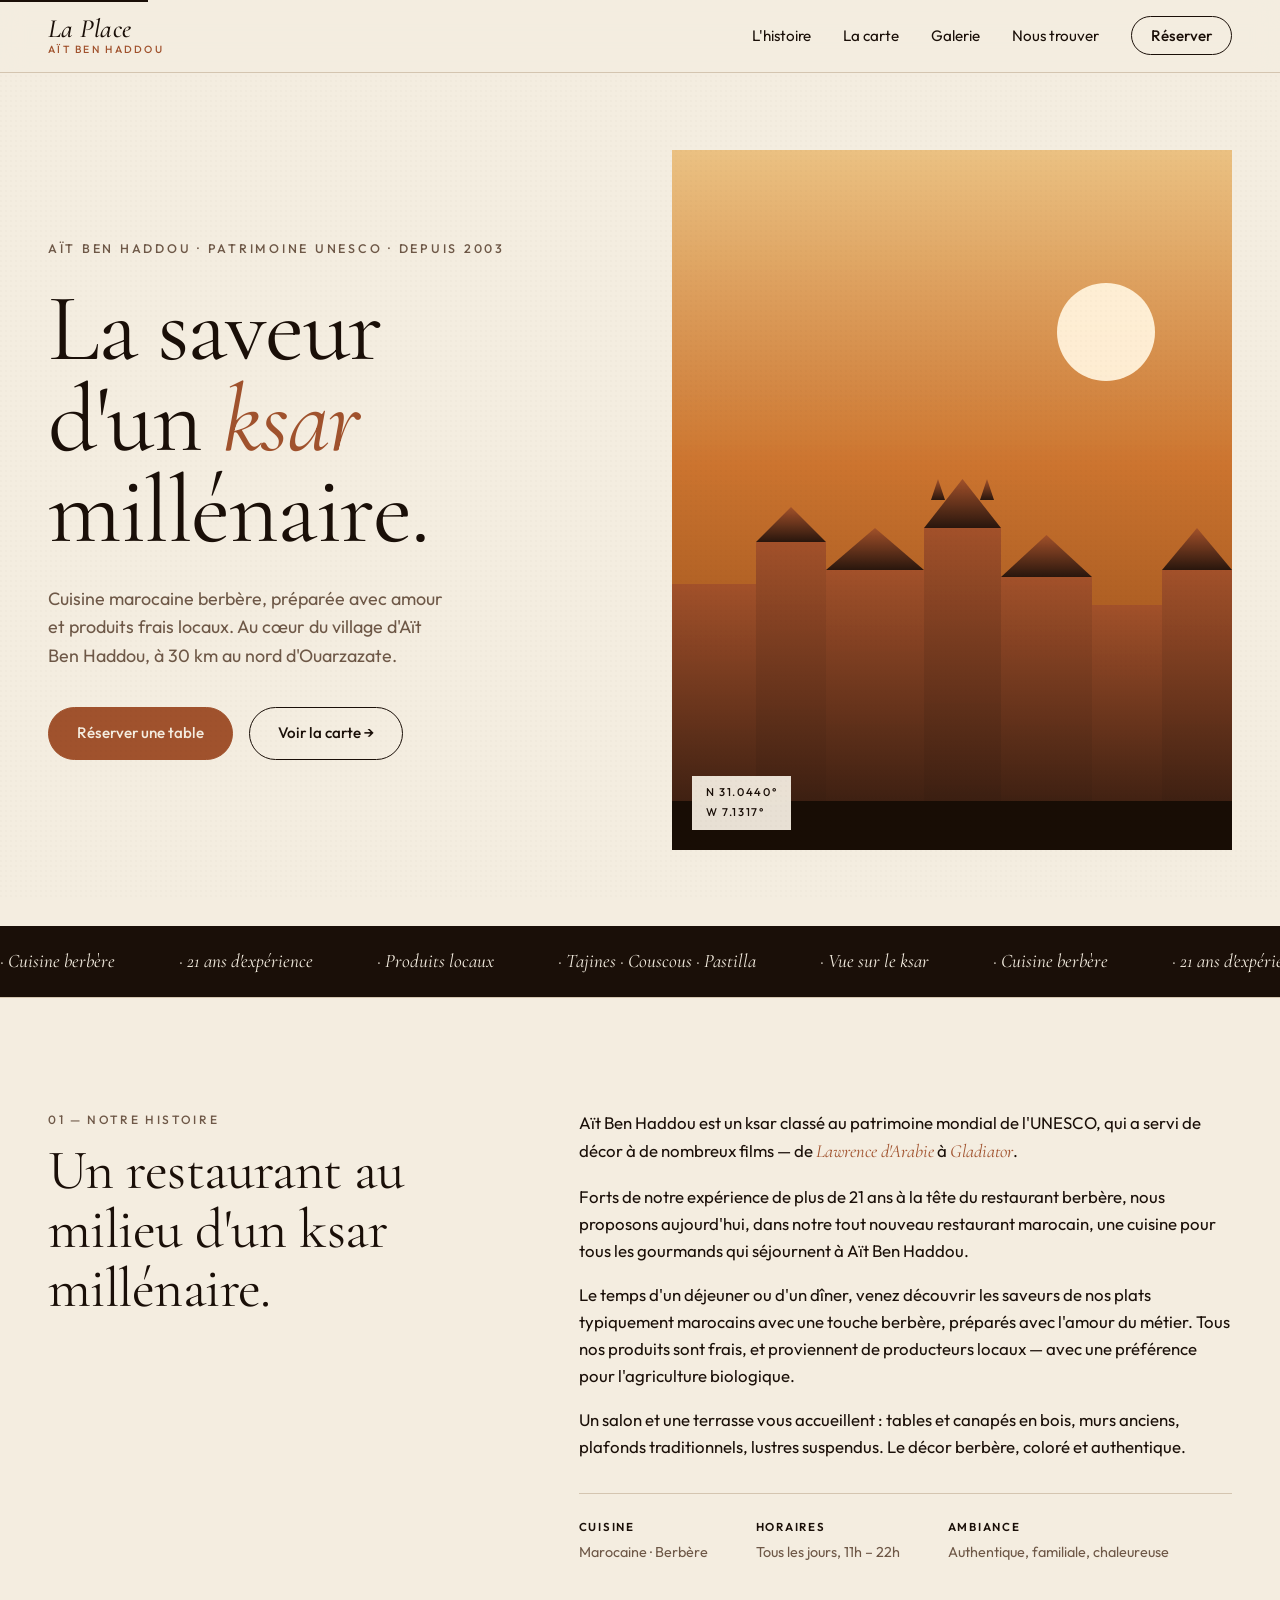
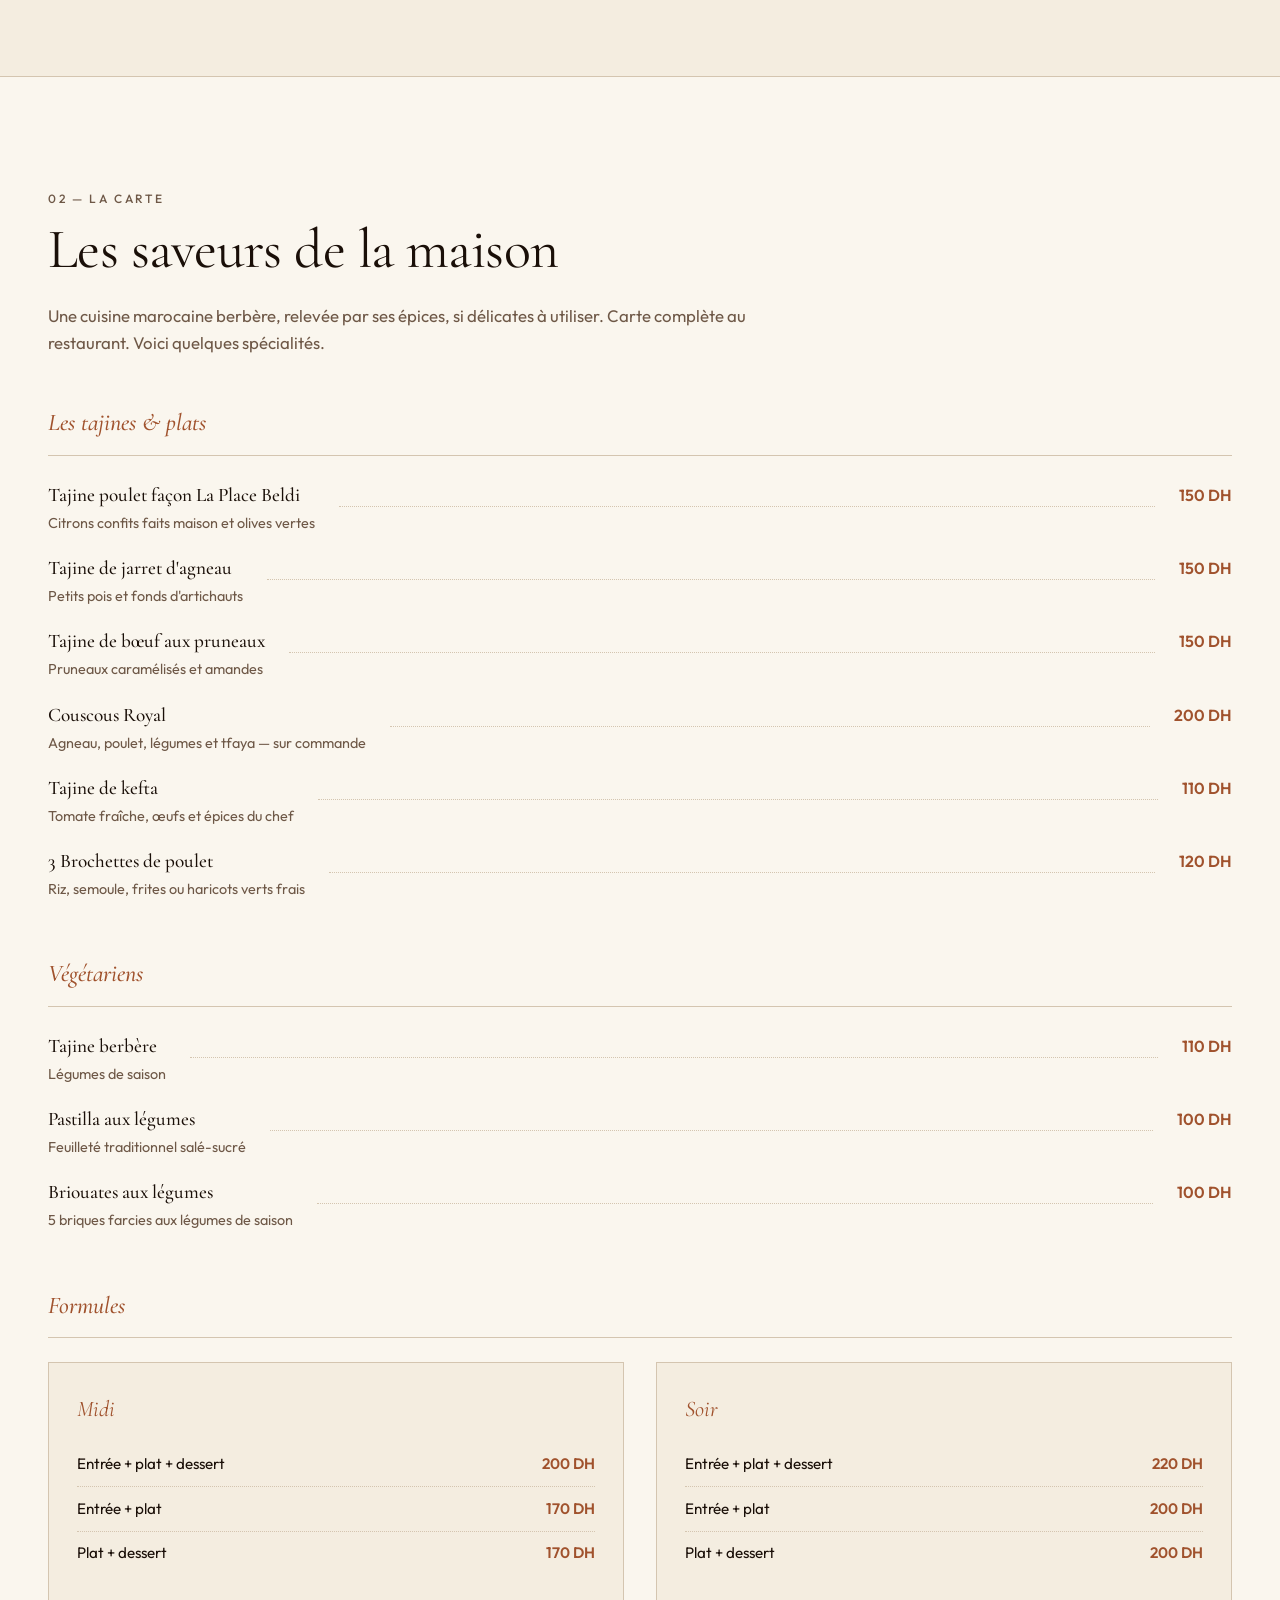
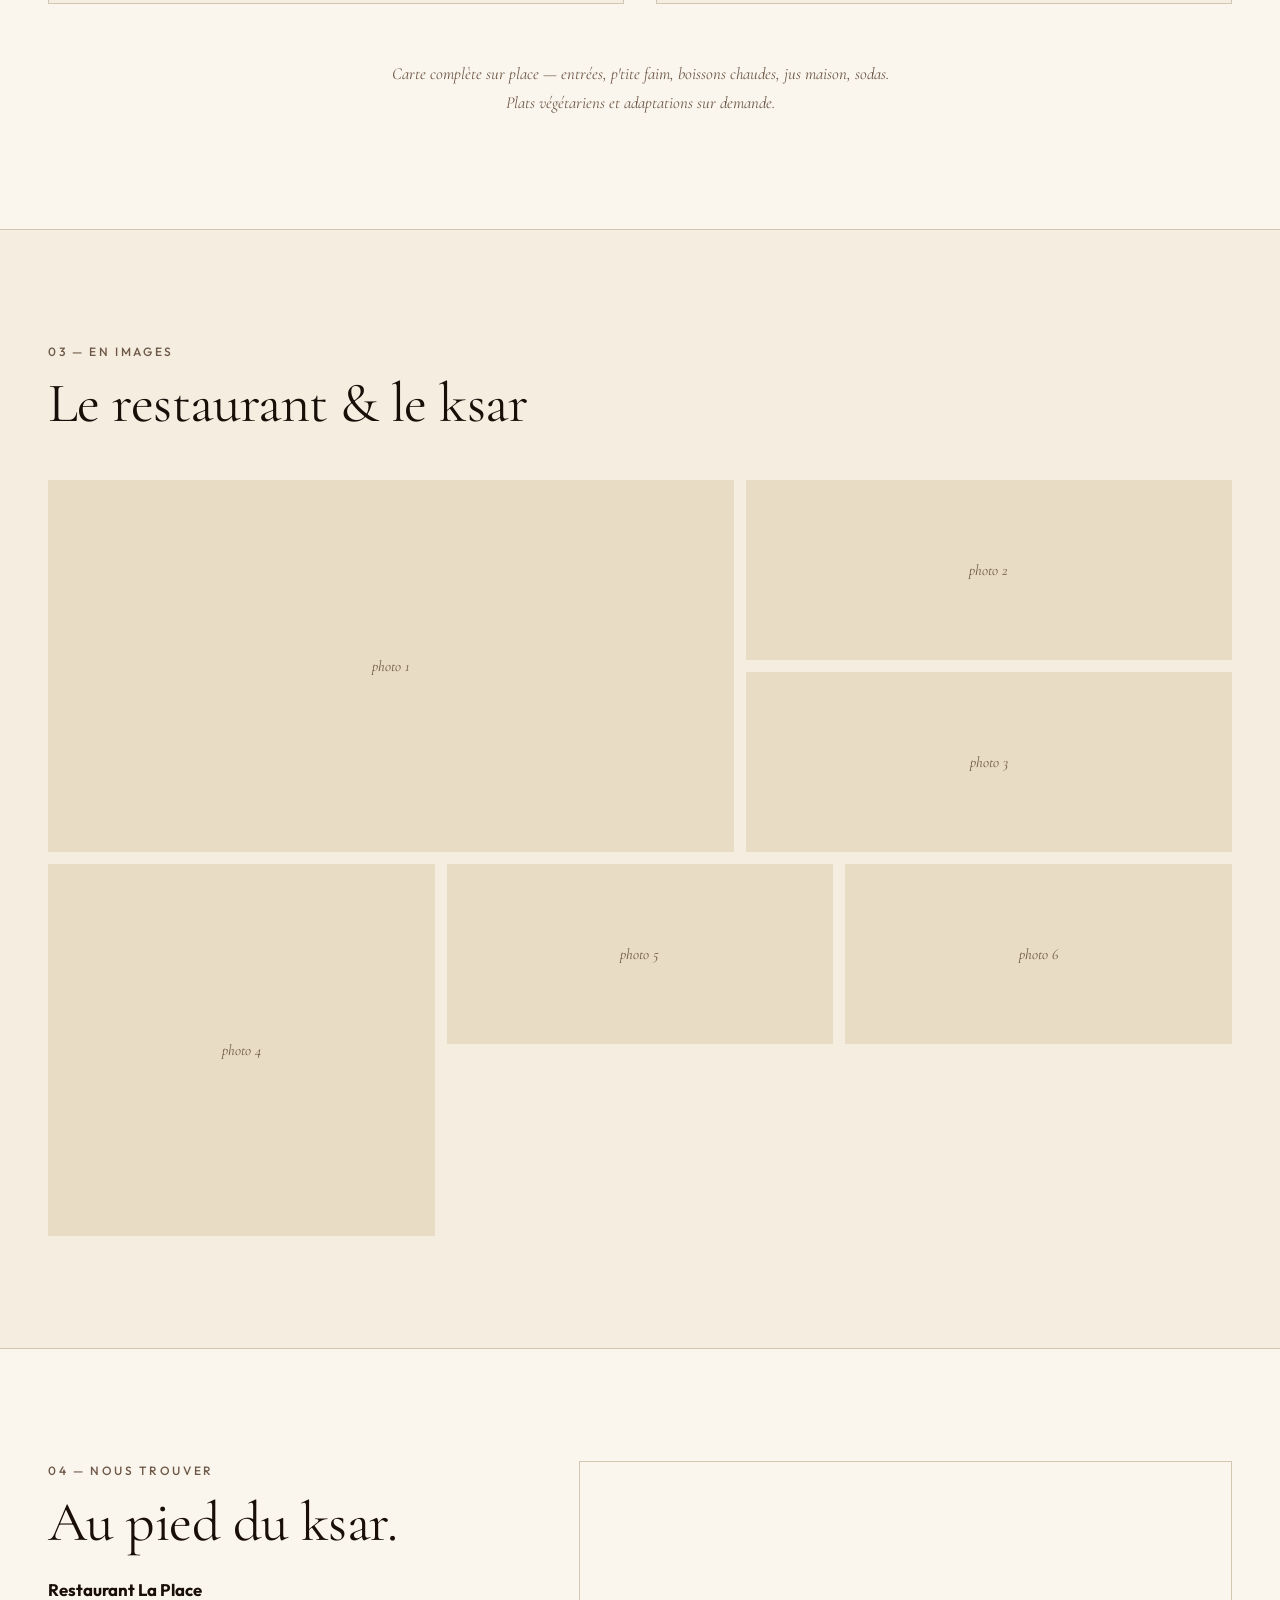
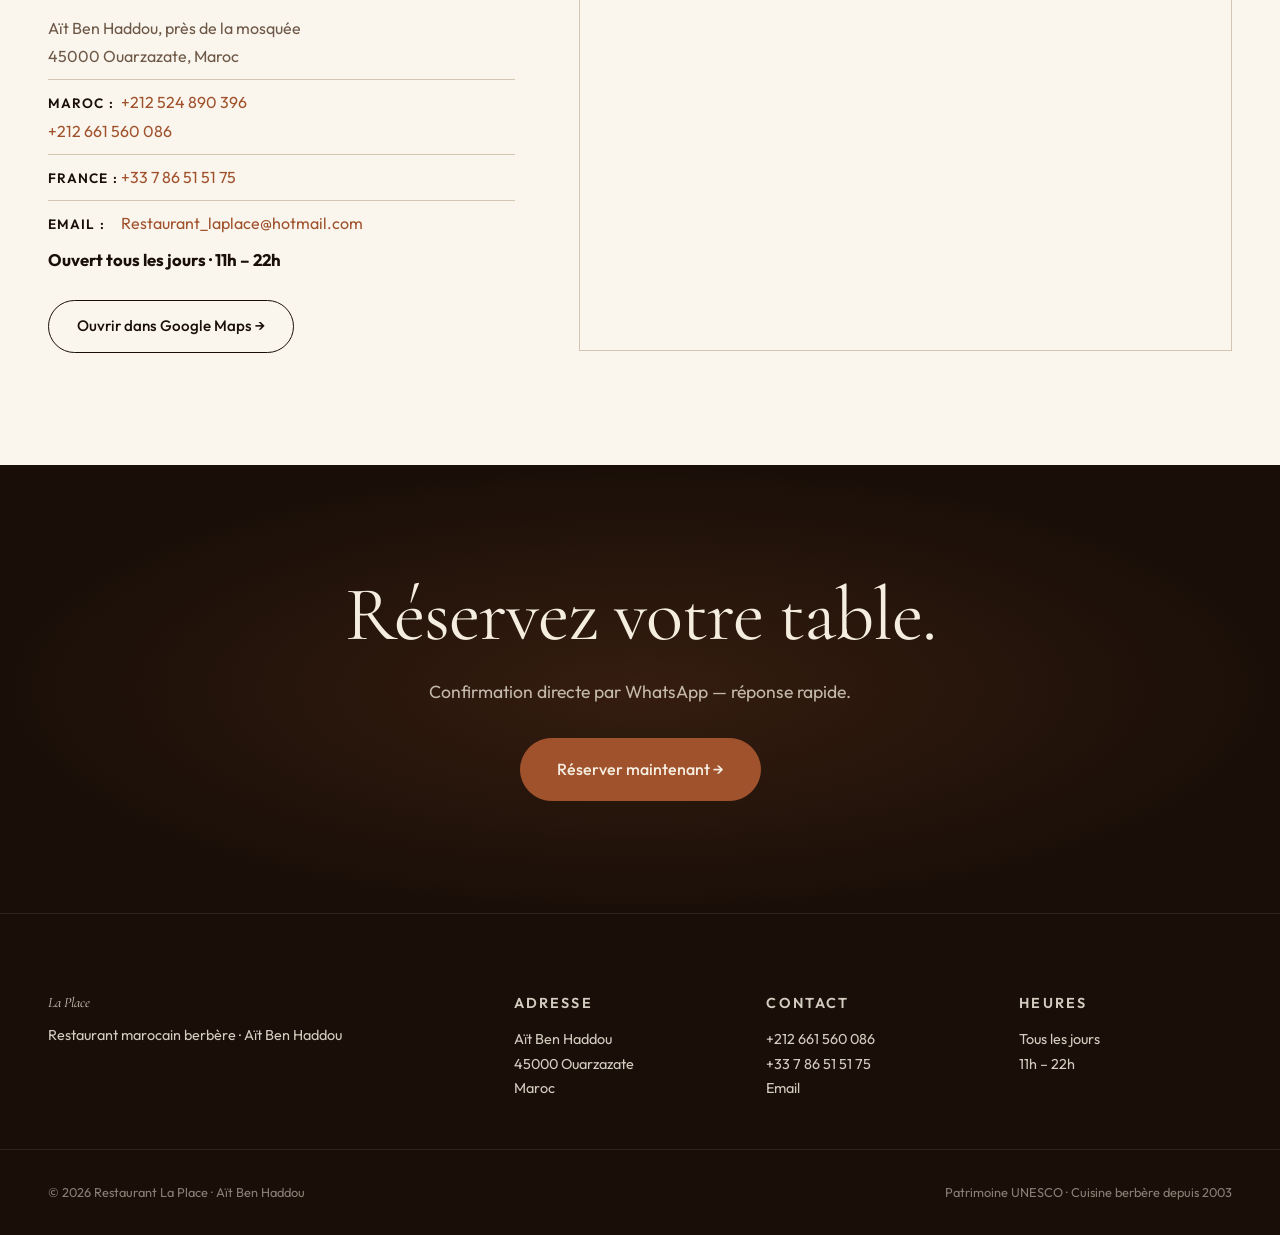
==== index.html @ 48003dcf "Add files via upload" ====
<!DOCTYPE html>
<html lang="fr">
<head>
  <meta charset="UTF-8" />
  <meta name="viewport" content="width=device-width, initial-scale=1.0" />

  <!-- SEO PRIMAIRE -->
  <title>Restaurant La Place — Cuisine Marocaine Berbère à Aït Ben Haddou, Ouarzazate</title>
  <meta name="description" content="Restaurant La Place, au cœur du ksar d'Aït Ben Haddou classé UNESCO. Cuisine marocaine berbère authentique, tajines, couscous royal, terrasse avec vue. 21 ans d'expérience. Réservation directe par WhatsApp." />
  <meta name="keywords" content="restaurant Aït Ben Haddou, restaurant Ouarzazate, cuisine berbère, tajine Maroc, restaurant ksar, où manger Aït Ben Haddou, restaurant UNESCO Maroc, La Place" />
  <meta name="author" content="Restaurant La Place" />
  <meta name="robots" content="index, follow" />
  <link rel="canonical" href="https://restaurantlaplace.github.io/LaPlace/" />

  <!-- OPEN GRAPH -->
  <meta property="og:type" content="restaurant.restaurant" />
  <meta property="og:title" content="Restaurant La Place — Aït Ben Haddou" />
  <meta property="og:description" content="Cuisine marocaine berbère au cœur du ksar d'Aït Ben Haddou, site UNESCO." />
  <meta property="og:image" content="https://restaurantlaplace.github.io/LaPlace/images/PLACE3.jpg" />
  <meta property="og:url" content="https://restaurantlaplace.github.io/LaPlace/" />
  <meta property="og:locale" content="fr_FR" />
  <meta property="og:site_name" content="Restaurant La Place" />

  <meta name="twitter:card" content="summary_large_image" />
  <meta name="twitter:title" content="Restaurant La Place — Aït Ben Haddou" />
  <meta name="twitter:description" content="Cuisine marocaine berbère au ksar UNESCO d'Aït Ben Haddou." />
  <meta name="twitter:image" content="https://restaurantlaplace.github.io/LaPlace/images/PLACE3.jpg" />

  <!-- GÉO -->
  <meta name="geo.region" content="MA-09" />
  <meta name="geo.placename" content="Aït Ben Haddou, Ouarzazate" />
  <meta name="geo.position" content="31.0439639;-7.1316642" />
  <meta name="ICBM" content="31.0439639, -7.1316642" />

  <!-- ICONES -->
  <link rel="icon" type="image/svg+xml" href="images/favicon.svg" />
  <meta name="theme-color" content="#a0522d" />
  <link rel="manifest" href="manifest.json" />

  <!-- POLICES -->
  <link rel="preconnect" href="https://fonts.googleapis.com" />
  <link rel="preconnect" href="https://fonts.gstatic.com" crossorigin />
  <link href="https://fonts.googleapis.com/css2?family=Cormorant+Garamond:ital,wght@0,300;0,400;0,500;0,600;1,400&family=Outfit:wght@300;400;500;600;700&display=swap" rel="stylesheet" />

  <link rel="stylesheet" href="styles.css" />

  <!-- DONNÉES STRUCTURÉES -->
  <script type="application/ld+json">
  {
    "@context": "https://schema.org",
    "@type": "Restaurant",
    "name": "Restaurant La Place",
    "alternateName": "Café restaurant laplace",
    "image": [
      "https://restaurantlaplace.github.io/LaPlace/images/PLACE3.jpg",
      "https://restaurantlaplace.github.io/LaPlace/images/PLACE2.jpg"
    ],
    "@id": "https://restaurantlaplace.github.io/LaPlace/",
    "url": "https://restaurantlaplace.github.io/LaPlace/",
    "telephone": "+212661560086",
    "email": "Restaurant_laplace@hotmail.com",
    "priceRange": "$$",
    "servesCuisine": ["Moroccan", "Berber", "Mediterranean"],
    "description": "Restaurant marocain berbère situé dans le ksar d'Aït Ben Haddou, classé au patrimoine mondial de l'UNESCO. 21 ans d'expérience.",
    "address": {
      "@type": "PostalAddress",
      "streetAddress": "Près de la mosquée, Aït Ben Haddou",
      "addressLocality": "Ouarzazate",
      "postalCode": "45000",
      "addressCountry": "MA"
    },
    "geo": {
      "@type": "GeoCoordinates",
      "latitude": 31.0439639,
      "longitude": -7.1316642
    },
    "openingHoursSpecification": [{
      "@type": "OpeningHoursSpecification",
      "dayOfWeek": ["Monday","Tuesday","Wednesday","Thursday","Friday","Saturday","Sunday"],
      "opens": "11:00",
      "closes": "22:00"
    }],
    "acceptsReservations": "True",
    "menu": "https://restaurantlaplace.github.io/LaPlace/#menu"
  }
  </script>
</head>

<body>
  <a class="skip-link" href="#main">Aller au contenu</a>

  <!-- NAVIGATION -->
  <header class="site-header">
    <nav class="nav" aria-label="Navigation principale">
      <a href="/" class="brand" aria-label="Accueil">
        <span class="brand-name">La Place</span>
        <span class="brand-sub">Aït Ben Haddou</span>
      </a>
      <ul class="nav-links" id="navLinks">
        <li><a href="#about">L'histoire</a></li>
        <li><a href="#menu">La carte</a></li>
        <li><a href="#gallery">Galerie</a></li>
        <li><a href="#visit">Nous trouver</a></li>
        <li><a href="reservation.html" class="nav-cta">Réserver</a></li>
      </ul>
      <button class="nav-toggle" aria-label="Menu" aria-expanded="false" aria-controls="navLinks">
        <span></span><span></span><span></span>
      </button>
    </nav>
  </header>

  <main id="main">

    <!-- HERO -->
    <section class="hero">
      <div class="hero-grid">
        <div class="hero-text">
          <p class="eyebrow">Aït Ben Haddou · Patrimoine UNESCO · Depuis 2003</p>
          <h1 class="display">
            La saveur<br />
            d'un <em>ksar</em><br />
            millénaire.
          </h1>
          <p class="lede">
            Cuisine marocaine berbère, préparée avec amour et produits frais locaux.
            Au cœur du village d'Aït Ben Haddou, à 30 km au nord d'Ouarzazate.
          </p>
          <div class="hero-cta">
            <a href="reservation.html" class="btn btn-primary">Réserver une table</a>
            <a href="#menu" class="btn btn-ghost">Voir la carte →</a>
          </div>
        </div>
        <div class="hero-image">
          <img id="heroImg" src="images/PLACE3.jpg" alt="Le ksar d'Aït Ben Haddou, site classé UNESCO, vu depuis le restaurant La Place" loading="eager" onerror="this.src='images/hero-placeholder.svg'" />
          <div class="hero-image-tag">
            <span>N 31.0440°</span>
            <span>W 7.1317°</span>
          </div>
        </div>
      </div>
      <div class="hero-marquee" aria-hidden="true">
        <div class="marquee-track">
          <span>· Cuisine berbère</span><span>· 21 ans d'expérience</span><span>· Produits locaux</span><span>· Tajines · Couscous · Pastilla</span><span>· Vue sur le ksar</span>
          <span>· Cuisine berbère</span><span>· 21 ans d'expérience</span><span>· Produits locaux</span><span>· Tajines · Couscous · Pastilla</span><span>· Vue sur le ksar</span>
        </div>
      </div>
    </section>

    <!-- À PROPOS -->
    <section id="about" class="about">
      <div class="container two-col">
        <div>
          <p class="section-label">01 — Notre histoire</p>
          <h2 class="h2">Un restaurant au milieu d'un ksar millénaire.</h2>
        </div>
        <div class="about-body">
          <p>
            Aït Ben Haddou est un ksar classé au patrimoine mondial de l'UNESCO,
            qui a servi de décor à de nombreux films — de <em>Lawrence d'Arabie</em> à <em>Gladiator</em>.
          </p>
          <p>
            Forts de notre expérience de plus de 21 ans à la tête du restaurant berbère,
            nous proposons aujourd'hui, dans notre tout nouveau restaurant marocain,
            une cuisine pour tous les gourmands qui séjournent à Aït Ben Haddou.
          </p>
          <p>
            Le temps d'un déjeuner ou d'un dîner, venez découvrir les saveurs de nos plats
            typiquement marocains avec une touche berbère, préparés avec l'amour du métier.
            Tous nos produits sont frais, et proviennent de producteurs locaux —
            avec une préférence pour l'agriculture biologique.
          </p>
          <p>
            Un salon et une terrasse vous accueillent&nbsp;: tables et canapés en bois,
            murs anciens, plafonds traditionnels, lustres suspendus.
            Le décor berbère, coloré et authentique.
          </p>
          <ul class="meta-list">
            <li><strong>Cuisine</strong> Marocaine · Berbère</li>
            <li><strong>Horaires</strong> Tous les jours, 11h – 22h</li>
            <li><strong>Ambiance</strong> Authentique, familiale, chaleureuse</li>
          </ul>
        </div>
      </div>
    </section>

    <!-- MENU -->
    <section id="menu" class="menu">
      <div class="container">
        <div class="section-head">
          <p class="section-label">02 — La carte</p>
          <h2 class="h2">Les saveurs de la maison</h2>
          <p class="section-sub">
            Une cuisine marocaine berbère, relevée par ses épices, si délicates à utiliser.
            Carte complète au restaurant. Voici quelques spécialités.
          </p>
        </div>

        <div class="menu-section">
          <h3 class="menu-section-title">Les tajines & plats</h3>
          <div class="menu-list">
            <div class="menu-row">
              <div class="menu-row-left">
                <span class="dish">Tajine poulet façon La Place Beldi</span>
                <span class="desc">Citrons confits faits maison et olives vertes</span>
              </div>
              <span class="dots" aria-hidden="true"></span>
              <span class="price">150 DH</span>
            </div>
            <div class="menu-row">
              <div class="menu-row-left">
                <span class="dish">Tajine de jarret d'agneau</span>
                <span class="desc">Petits pois et fonds d'artichauts</span>
              </div>
              <span class="dots" aria-hidden="true"></span>
              <span class="price">150 DH</span>
            </div>
            <div class="menu-row">
              <div class="menu-row-left">
                <span class="dish">Tajine de bœuf aux pruneaux</span>
                <span class="desc">Pruneaux caramélisés et amandes</span>
              </div>
              <span class="dots" aria-hidden="true"></span>
              <span class="price">150 DH</span>
            </div>
            <div class="menu-row">
              <div class="menu-row-left">
                <span class="dish">Couscous Royal</span>
                <span class="desc">Agneau, poulet, légumes et tfaya — sur commande</span>
              </div>
              <span class="dots" aria-hidden="true"></span>
              <span class="price">200 DH</span>
            </div>
            <div class="menu-row">
              <div class="menu-row-left">
                <span class="dish">Tajine de kefta</span>
                <span class="desc">Tomate fraîche, œufs et épices du chef</span>
              </div>
              <span class="dots" aria-hidden="true"></span>
              <span class="price">110 DH</span>
            </div>
            <div class="menu-row">
              <div class="menu-row-left">
                <span class="dish">3 Brochettes de poulet</span>
                <span class="desc">Riz, semoule, frites ou haricots verts frais</span>
              </div>
              <span class="dots" aria-hidden="true"></span>
              <span class="price">120 DH</span>
            </div>
          </div>
        </div>

        <div class="menu-section">
          <h3 class="menu-section-title">Végétariens</h3>
          <div class="menu-list">
            <div class="menu-row">
              <div class="menu-row-left">
                <span class="dish">Tajine berbère</span>
                <span class="desc">Légumes de saison</span>
              </div>
              <span class="dots" aria-hidden="true"></span>
              <span class="price">110 DH</span>
            </div>
            <div class="menu-row">
              <div class="menu-row-left">
                <span class="dish">Pastilla aux légumes</span>
                <span class="desc">Feuilleté traditionnel salé-sucré</span>
              </div>
              <span class="dots" aria-hidden="true"></span>
              <span class="price">100 DH</span>
            </div>
            <div class="menu-row">
              <div class="menu-row-left">
                <span class="dish">Briouates aux légumes</span>
                <span class="desc">5 briques farcies aux légumes de saison</span>
              </div>
              <span class="dots" aria-hidden="true"></span>
              <span class="price">100 DH</span>
            </div>
          </div>
        </div>

        <div class="menu-section">
          <h3 class="menu-section-title">Formules</h3>
          <div class="formulas">
            <div class="formula">
              <p class="formula-label">Midi</p>
              <ul>
                <li><span>Entrée + plat + dessert</span> <span>200 DH</span></li>
                <li><span>Entrée + plat</span> <span>170 DH</span></li>
                <li><span>Plat + dessert</span> <span>170 DH</span></li>
              </ul>
            </div>
            <div class="formula">
              <p class="formula-label">Soir</p>
              <ul>
                <li><span>Entrée + plat + dessert</span> <span>220 DH</span></li>
                <li><span>Entrée + plat</span> <span>200 DH</span></li>
                <li><span>Plat + dessert</span> <span>200 DH</span></li>
              </ul>
            </div>
          </div>
        </div>

        <p class="menu-foot">
          Carte complète sur place — entrées, p'tite faim, boissons chaudes, jus maison, sodas.
          <br />Plats végétariens et adaptations sur demande.
        </p>
      </div>
    </section>

    <!-- GALERIE -->
    <section id="gallery" class="gallery">
      <div class="container">
        <div class="section-head">
          <p class="section-label">03 — En images</p>
          <h2 class="h2">Le restaurant & le ksar</h2>
        </div>
        <div class="gallery-grid" id="galleryGrid">
          <!-- Rempli par script.js -->
        </div>
      </div>
    </section>

    <!-- VISITER -->
    <section id="visit" class="visit">
      <div class="container two-col">
        <div>
          <p class="section-label">04 — Nous trouver</p>
          <h2 class="h2">Au pied du ksar.</h2>
          <address class="visit-address">
            <p><strong>Restaurant La Place</strong></p>
            <p>Aït Ben Haddou, près de la mosquée<br />
              45000 Ouarzazate, Maroc</p>
            <p class="contact-block">
              <span>Maroc&nbsp;:</span>
              <a href="tel:+212524890396">+212 524 890 396</a><br />
              <a href="tel:+212661560086">+212 661 560 086</a>
            </p>
            <p class="contact-block">
              <span>France&nbsp;:</span>
              <a href="tel:+33786515175">+33 7 86 51 51 75</a>
            </p>
            <p class="contact-block">
              <span>Email&nbsp;:</span>
              <a href="mailto:Restaurant_laplace@hotmail.com">Restaurant_laplace@hotmail.com</a>
            </p>
            <p><strong>Ouvert tous les jours · 11h – 22h</strong></p>
          </address>
          <a href="https://maps.app.goo.gl/17X4184PW7uEgDff9" target="_blank" rel="noopener" class="btn btn-ghost">Ouvrir dans Google Maps →</a>
        </div>
        <div class="map-wrap">
          <iframe
            title="Carte de localisation du restaurant La Place à Aït Ben Haddou"
            src="https://maps.google.com/maps?q=31.0439639,-7.1316642&hl=fr&z=17&output=embed"
            loading="lazy"
            referrerpolicy="no-referrer-when-downgrade"
          ></iframe>
        </div>
      </div>
    </section>

    <!-- CTA RÉSERVATION -->
    <section class="booking-cta">
      <div class="container">
        <h2 class="h2-large">Réservez votre table.</h2>
        <p>Confirmation directe par WhatsApp — réponse rapide.</p>
        <a href="reservation.html" class="btn btn-primary btn-large">Réserver maintenant →</a>
      </div>
    </section>
  </main>

  <!-- FOOTER -->
  <footer class="site-footer">
    <div class="container footer-grid">
      <div>
        <p class="brand-foot">La Place</p>
        <p class="foot-small">Restaurant marocain berbère · Aït Ben Haddou</p>
      </div>
      <div>
        <p class="foot-label">Adresse</p>
        <p>Aït Ben Haddou<br />45000 Ouarzazate<br />Maroc</p>
      </div>
      <div>
        <p class="foot-label">Contact</p>
        <p><a href="tel:+212661560086">+212 661 560 086</a></p>
        <p><a href="tel:+33786515175">+33 7 86 51 51 75</a></p>
        <p><a href="mailto:Restaurant_laplace@hotmail.com">Email</a></p>
      </div>
      <div>
        <p class="foot-label">Heures</p>
        <p>Tous les jours<br />11h – 22h</p>
      </div>
    </div>
    <div class="container foot-bottom">
      <p>© <span id="year"></span> Restaurant La Place · Aït Ben Haddou</p>
      <p>Patrimoine UNESCO · Cuisine berbère depuis 2003</p>
    </div>
  </footer>

  <script src="script.js"></script>
</body>
</html>
---- styles.css ----
/* =========================================================
   RESTAURANT LA PLACE — Feuille de style
   Palette : argile / ocre kasbah / espresso / safran
   Fontes : Cormorant Garamond (titres) + Outfit (corps)
   ========================================================= */

:root {
  --clay:         #f4ede0;
  --clay-soft:    #faf6ee;
  --bone:         #e8dcc4;
  --ochre:        #a0522d;      /* ocre kasbah */
  --ochre-d:      #84411f;
  --saffron:      #c87533;
  --espresso:     #2a1810;
  --ink:          #1a0f08;
  --muted:        #6e5847;
  --olive:        #6b6839;
  --line:         #d4c5b0;

  --max-w: 1280px;
  --gutter: clamp(1.25rem, 4vw, 3rem);

  --font-display: 'Cormorant Garamond', Georgia, serif;
  --font-body:    'Outfit', system-ui, -apple-system, sans-serif;
}

* { margin: 0; padding: 0; box-sizing: border-box; }
html { scroll-behavior: smooth; -webkit-text-size-adjust: 100%; }
body {
  font-family: var(--font-body);
  font-size: 16px;
  line-height: 1.6;
  color: var(--ink);
  background: var(--clay);
  -webkit-font-smoothing: antialiased;
  text-rendering: optimizeLegibility;
}

/* Texture argileuse subtile */
body::before {
  content: '';
  position: fixed; inset: 0;
  pointer-events: none;
  background-image:
    radial-gradient(circle at 1px 1px, rgba(42,24,16,0.025) 1px, transparent 0);
  background-size: 5px 5px;
  z-index: 1;
  opacity: 0.7;
}

img { max-width: 100%; display: block; height: auto; }
a { color: inherit; text-decoration: none; transition: opacity .2s, color .2s; }
button { font-family: inherit; cursor: pointer; }
input, select, textarea { font-family: inherit; font-size: inherit; }

.container {
  width: 100%;
  max-width: var(--max-w);
  margin: 0 auto;
  padding-left: var(--gutter);
  padding-right: var(--gutter);
}

.skip-link {
  position: absolute; top: -40px; left: 0;
  background: var(--ink); color: var(--clay);
  padding: 0.5rem 1rem; z-index: 100;
}
.skip-link:focus { top: 0; }

/* ============== HEADER ============== */
.site-header {
  position: sticky; top: 0;
  z-index: 50;
  background: rgba(244, 237, 224, 0.92);
  backdrop-filter: blur(12px);
  -webkit-backdrop-filter: blur(12px);
  border-bottom: 1px solid var(--line);
}
.nav {
  max-width: var(--max-w);
  margin: 0 auto;
  padding: 1rem var(--gutter);
  display: flex;
  align-items: center;
  justify-content: space-between;
}
.brand {
  display: flex;
  flex-direction: column;
  line-height: 1;
}
.brand-name {
  font-family: var(--font-display);
  font-weight: 500;
  font-size: 1.65rem;
  letter-spacing: 0.01em;
  color: var(--ink);
  font-style: italic;
}
.brand-sub {
  font-size: 0.65rem;
  text-transform: uppercase;
  letter-spacing: 0.22em;
  color: var(--ochre);
  margin-top: 3px;
  font-weight: 500;
}

.nav-links {
  list-style: none;
  display: flex;
  align-items: center;
  gap: 2rem;
  font-size: 0.95rem;
  font-weight: 400;
}
.nav-links a { color: var(--ink); }
.nav-links a:hover { color: var(--ochre); }
.nav-cta {
  padding: 0.55rem 1.2rem;
  border: 1px solid var(--ink);
  border-radius: 999px;
  transition: all .2s;
  font-weight: 500;
}
.nav-cta:hover {
  background: var(--ink);
  color: var(--clay) !important;
}
.nav-cta-active {
  background: var(--ink);
  color: var(--clay);
}

.nav-toggle {
  display: none;
  background: transparent;
  border: none;
  width: 32px; height: 32px;
  flex-direction: column;
  justify-content: center;
  gap: 5px;
  padding: 0;
}
.nav-toggle span {
  display: block;
  width: 24px; height: 2px;
  background: var(--ink);
  transition: transform .3s;
}

@media (max-width: 850px) {
  .nav-links {
    position: fixed;
    top: 72px; left: 0; right: 0;
    background: var(--clay);
    flex-direction: column;
    gap: 0;
    padding: 1rem var(--gutter);
    border-bottom: 1px solid var(--line);
    transform: translateY(-110%);
    transition: transform .3s ease;
  }
  .nav-links.open { transform: translateY(0); }
  .nav-links li { width: 100%; }
  .nav-links a { display: block; padding: 1rem 0; border-bottom: 1px solid var(--line); }
  .nav-links li:last-child a { border-bottom: none; }
  .nav-cta { display: inline-block; margin-top: 0.5rem; }
  .nav-toggle { display: flex; }
}

/* ============== HERO ============== */
.hero {
  position: relative;
  padding-top: clamp(2rem, 6vw, 5rem);
  padding-bottom: 0;
  overflow: hidden;
}
.hero-grid {
  max-width: var(--max-w);
  margin: 0 auto;
  padding: 0 var(--gutter);
  display: grid;
  grid-template-columns: 1fr 1fr;
  gap: clamp(2rem, 5vw, 4rem);
  align-items: center;
  min-height: clamp(500px, 70vh, 720px);
}
.hero-text { animation: fadeUp 1s ease-out both; }
.eyebrow {
  font-size: 0.78rem;
  text-transform: uppercase;
  letter-spacing: 0.22em;
  color: var(--muted);
  margin-bottom: 1.5rem;
  font-weight: 500;
}
.display {
  font-family: var(--font-display);
  font-weight: 400;
  font-size: clamp(3rem, 7.5vw, 6rem);
  line-height: 0.95;
  letter-spacing: -0.015em;
  color: var(--ink);
  margin-bottom: 1.75rem;
}
.display em {
  font-style: italic;
  color: var(--ochre);
  font-weight: 400;
}
.display-sm {
  font-family: var(--font-display);
  font-weight: 400;
  font-size: clamp(2.5rem, 5.5vw, 4.5rem);
  line-height: 1;
  letter-spacing: -0.015em;
  color: var(--ink);
  margin-bottom: 1.5rem;
}
.display-sm em { font-style: italic; color: var(--ochre); }

.lede {
  font-size: clamp(1.05rem, 1.4vw, 1.2rem);
  color: var(--muted);
  max-width: 34ch;
  margin-bottom: 2.25rem;
  line-height: 1.6;
}
.hero-cta {
  display: flex;
  gap: 1rem;
  flex-wrap: wrap;
  align-items: center;
}

.hero-image {
  position: relative;
  aspect-ratio: 4/5;
  overflow: hidden;
  animation: fadeIn 1.2s ease-out 0.2s both;
  background: var(--bone);
}
.hero-image img {
  width: 100%; height: 100%;
  object-fit: cover;
  filter: saturate(1.03) contrast(1.02);
}
.hero-image-tag {
  position: absolute;
  bottom: 1.25rem; left: 1.25rem;
  background: rgba(244, 237, 224, 0.95);
  backdrop-filter: blur(8px);
  padding: 0.5rem 0.85rem;
  font-size: 0.7rem;
  letter-spacing: 0.15em;
  text-transform: uppercase;
  font-weight: 500;
  display: flex;
  flex-direction: column;
  gap: 2px;
  color: var(--ink);
}

@media (max-width: 850px) {
  .hero-grid { grid-template-columns: 1fr; gap: 2rem; min-height: auto; }
  .hero-image { aspect-ratio: 4/3; max-height: 60vh; }
}

/* Bandeau marquee */
.hero-marquee {
  margin-top: clamp(3rem, 6vw, 5rem);
  background: var(--ink);
  color: var(--clay);
  padding: 1.25rem 0;
  overflow: hidden;
  font-family: var(--font-display);
  font-style: italic;
  font-weight: 400;
}
.marquee-track {
  display: inline-flex;
  gap: 3rem;
  white-space: nowrap;
  animation: marquee 35s linear infinite;
  font-size: clamp(1.1rem, 1.5vw, 1.35rem);
}
.marquee-track span { padding-right: 1rem; }
@keyframes marquee {
  from { transform: translateX(0); }
  to   { transform: translateX(-50%); }
}

/* ============== BUTTONS ============== */
.btn {
  display: inline-flex;
  align-items: center;
  justify-content: center;
  gap: 0.5rem;
  padding: 0.85rem 1.75rem;
  border-radius: 999px;
  font-weight: 500;
  font-size: 0.95rem;
  border: 1px solid transparent;
  transition: all .25s ease;
  white-space: nowrap;
  cursor: pointer;
  font-family: inherit;
}
.btn-primary {
  background: var(--ochre);
  color: var(--clay);
  border-color: var(--ochre);
}
.btn-primary:hover {
  background: var(--ochre-d);
  border-color: var(--ochre-d);
  transform: translateY(-1px);
}
.btn-ghost {
  background: transparent;
  color: var(--ink);
  border-color: var(--ink);
}
.btn-ghost:hover {
  background: var(--ink);
  color: var(--clay);
}
.btn-large { padding: 1.1rem 2.25rem; font-size: 1rem; }
.btn-block { width: 100%; }
.btn-icon { display: inline-flex; }

/* ============== SECTIONS ============== */
section {
  padding: clamp(4rem, 9vw, 7rem) 0;
}
.section-label {
  font-size: 0.75rem;
  text-transform: uppercase;
  letter-spacing: 0.22em;
  color: var(--muted);
  font-weight: 500;
  margin-bottom: 0.75rem;
}
.h2 {
  font-family: var(--font-display);
  font-weight: 400;
  font-size: clamp(2.25rem, 4.5vw, 3.5rem);
  line-height: 1.05;
  letter-spacing: -0.01em;
  color: var(--ink);
  margin-bottom: 1.5rem;
}
.h2-large {
  font-family: var(--font-display);
  font-weight: 400;
  font-size: clamp(2.75rem, 6vw, 5rem);
  line-height: 1;
  letter-spacing: -0.015em;
  margin-bottom: 1.5rem;
}
.section-head { margin-bottom: 3rem; max-width: 720px; }
.section-sub {
  color: var(--muted);
  font-size: 1.05rem;
  margin-top: 0.5rem;
  line-height: 1.6;
}

.two-col {
  display: grid;
  grid-template-columns: 1fr 1.4fr;
  gap: clamp(2rem, 5vw, 5rem);
  align-items: start;
}
@media (max-width: 850px) {
  .two-col { grid-template-columns: 1fr; gap: 1.5rem; }
}

/* ============== ABOUT ============== */
.about { border-top: 1px solid var(--line); }
.about-body p { margin-bottom: 1.1rem; color: var(--ink); font-size: 1.05rem; }
.about-body em {
  font-family: var(--font-display);
  font-style: italic;
  color: var(--ochre);
  font-size: 1.1em;
}
.meta-list {
  list-style: none;
  margin-top: 2rem;
  padding-top: 1.5rem;
  border-top: 1px solid var(--line);
  display: flex;
  flex-wrap: wrap;
  gap: 1.5rem 3rem;
  font-size: 0.9rem;
}
.meta-list li { color: var(--muted); }
.meta-list strong {
  display: block;
  color: var(--ink);
  text-transform: uppercase;
  font-size: 0.72rem;
  letter-spacing: 0.15em;
  font-weight: 600;
  margin-bottom: 0.25rem;
}

/* ============== MENU ============== */
.menu { background: var(--clay-soft); border-top: 1px solid var(--line); }

.menu-section { margin-bottom: 3.5rem; }
.menu-section-title {
  font-family: var(--font-display);
  font-weight: 500;
  font-size: 1.5rem;
  font-style: italic;
  color: var(--ochre);
  margin-bottom: 1.5rem;
  padding-bottom: 0.75rem;
  border-bottom: 1px solid var(--line);
}
.menu-list { display: flex; flex-direction: column; gap: 1.25rem; }
.menu-row {
  display: flex;
  align-items: baseline;
  gap: 1rem;
}
.menu-row-left {
  display: flex;
  flex-direction: column;
  gap: 0.15rem;
}
.dish {
  font-family: var(--font-display);
  font-weight: 500;
  font-size: 1.2rem;
  color: var(--ink);
}
.desc {
  color: var(--muted);
  font-size: 0.9rem;
  line-height: 1.4;
}
.dots {
  flex: 1;
  border-bottom: 1px dotted var(--line);
  height: 1px;
  align-self: center;
  margin: 0 0.5rem;
  min-width: 30px;
}
.price {
  font-weight: 600;
  color: var(--ochre);
  font-size: 1rem;
  white-space: nowrap;
}

.formulas {
  display: grid;
  grid-template-columns: 1fr 1fr;
  gap: 2rem;
}
@media (max-width: 600px) {
  .formulas { grid-template-columns: 1fr; }
}
.formula {
  background: var(--clay);
  border: 1px solid var(--line);
  padding: 1.75rem;
}
.formula-label {
  font-family: var(--font-display);
  font-style: italic;
  font-size: 1.4rem;
  color: var(--ochre);
  margin-bottom: 1rem;
}
.formula ul { list-style: none; }
.formula li {
  display: flex;
  justify-content: space-between;
  align-items: baseline;
  padding: 0.6rem 0;
  border-bottom: 1px dotted var(--line);
  font-size: 0.95rem;
}
.formula li:last-child { border-bottom: none; }
.formula li span:last-child {
  color: var(--ochre);
  font-weight: 600;
}

.menu-foot {
  margin-top: 2.5rem;
  font-size: 0.95rem;
  color: var(--muted);
  text-align: center;
  font-family: var(--font-display);
  font-style: italic;
  font-size: 1.05rem;
  line-height: 1.7;
}

/* ============== GALLERY ============== */
.gallery { border-top: 1px solid var(--line); }
.gallery-grid {
  display: grid;
  grid-template-columns: repeat(12, 1fr);
  gap: 0.75rem;
  grid-auto-rows: 180px;
}
.gallery-item {
  overflow: hidden;
  position: relative;
  background: var(--bone);
}
.gallery-item img {
  width: 100%; height: 100%;
  object-fit: cover;
  transition: transform .6s ease;
}
.gallery-item:hover img { transform: scale(1.04); }

.gallery-item:nth-child(1) { grid-column: span 7; grid-row: span 2; }
.gallery-item:nth-child(2) { grid-column: span 5; }
.gallery-item:nth-child(3) { grid-column: span 5; }
.gallery-item:nth-child(4) { grid-column: span 4; grid-row: span 2; }
.gallery-item:nth-child(5) { grid-column: span 4; }
.gallery-item:nth-child(6) { grid-column: span 4; }

@media (max-width: 800px) {
  .gallery-grid { grid-template-columns: repeat(2, 1fr); grid-auto-rows: 140px; }
  .gallery-item:nth-child(n) { grid-column: span 1; grid-row: span 1; }
  .gallery-item:nth-child(1) { grid-column: span 2; grid-row: span 1; }
}

.gallery-placeholder {
  display: flex;
  align-items: center;
  justify-content: center;
  color: var(--muted);
  font-family: var(--font-display);
  font-style: italic;
  font-size: 0.95rem;
  background: var(--bone);
}

/* ============== VISIT ============== */
.visit { background: var(--clay-soft); border-top: 1px solid var(--line); }
.visit-address {
  font-style: normal;
  margin: 1.5rem 0;
  line-height: 1.8;
  color: var(--muted);
}
.visit-address strong { color: var(--ink); font-size: 1.05rem; display: block; margin-bottom: 0.5rem; }
.visit-address a { color: var(--ochre); }
.visit-address a:hover { text-decoration: underline; }

.contact-block {
  display: block;
  margin: 0.5rem 0;
  padding-top: 0.5rem;
  border-top: 1px solid var(--line);
}
.contact-block > span:first-child {
  display: inline-block;
  font-weight: 600;
  color: var(--ink);
  width: 70px;
  font-size: 0.85rem;
  text-transform: uppercase;
  letter-spacing: 0.08em;
}

.map-wrap {
  aspect-ratio: 4/3;
  overflow: hidden;
  border: 1px solid var(--line);
}
.map-wrap iframe { width: 100%; height: 100%; border: 0; }

/* ============== BOOKING CTA ============== */
.booking-cta {
  background: var(--ink);
  color: var(--clay);
  text-align: center;
  background-image: radial-gradient(ellipse at center, rgba(160,82,45,0.2), transparent 70%);
}
.booking-cta .h2-large { color: var(--clay); }
.booking-cta em { color: var(--ochre); font-style: italic; }
.booking-cta p {
  color: rgba(244, 237, 224, 0.75);
  font-size: 1.1rem;
  margin-bottom: 2rem;
}

/* ============== FOOTER ============== */
.site-footer {
  background: var(--ink);
  color: var(--clay);
  padding: clamp(3rem, 6vw, 5rem) 0 2rem;
  border-top: 1px solid rgba(244,237,224,0.1);
}
.footer-grid {
  display: grid;
  grid-template-columns: 2fr 1fr 1fr 1fr;
  gap: 2.5rem;
  margin-bottom: 3rem;
}
@media (max-width: 750px) {
  .footer-grid { grid-template-columns: 1fr 1fr; }
}
.brand-foot {
  font-family: var(--font-display);
  font-style: italic;
  font-size: 1.85rem;
  margin-bottom: 0.5rem;
  color: var(--clay);
}
.foot-small { color: rgba(244,237,224,0.6); font-size: 0.85rem; }
.foot-label {
  font-size: 0.72rem;
  text-transform: uppercase;
  letter-spacing: 0.15em;
  color: var(--ochre);
  margin-bottom: 0.75rem;
  font-weight: 600;
}
.site-footer p { line-height: 1.7; color: rgba(244,237,224,0.85); font-size: 0.9rem; }
.site-footer a { color: rgba(244,237,224,0.85); }
.site-footer a:hover { color: var(--ochre); }

.foot-bottom {
  padding-top: 2rem;
  border-top: 1px solid rgba(244,237,224,0.1);
  display: flex;
  justify-content: space-between;
  flex-wrap: wrap;
  gap: 1rem;
}
.foot-bottom p { font-size: 0.8rem; color: rgba(244,237,224,0.5); }

/* ============== RESERVATION PAGE ============== */
.booking-page { background: var(--clay); }
.reserve {
  min-height: calc(100vh - 80px);
  padding: clamp(2rem, 5vw, 4rem) 0;
}
.reserve-wrap {
  max-width: 1200px;
  margin: 0 auto;
  padding: 0 var(--gutter);
  display: grid;
  grid-template-columns: 1fr 1.2fr;
  gap: clamp(2rem, 5vw, 5rem);
  align-items: start;
}
@media (max-width: 950px) {
  .reserve-wrap { grid-template-columns: 1fr; }
}
.reserve-side .display-sm em { color: var(--ochre); }
.reserve-side .lede { margin-bottom: 2.5rem; max-width: 100%; }

.reserve-info {
  list-style: none;
  border-top: 1px solid var(--line);
  padding-top: 1.5rem;
}
.reserve-info li {
  display: grid;
  grid-template-columns: 100px 1fr;
  gap: 1rem;
  padding: 1rem 0;
  border-bottom: 1px solid var(--line);
  font-size: 0.95rem;
}
.info-label {
  text-transform: uppercase;
  letter-spacing: 0.12em;
  font-size: 0.72rem;
  color: var(--muted);
  font-weight: 600;
  padding-top: 3px;
}
.info-val { color: var(--ink); }
.info-val a { color: var(--ochre); }

.reserve-form-wrap {
  background: var(--clay-soft);
  padding: clamp(1.75rem, 4vw, 2.75rem);
  border: 1px solid var(--line);
}
.form-title {
  font-family: var(--font-display);
  font-weight: 500;
  font-style: italic;
  font-size: 1.65rem;
  margin-bottom: 1.75rem;
  color: var(--ink);
}

.reserve-form .field { margin-bottom: 1.5rem; }
.reserve-form label {
  display: block;
  font-size: 0.8rem;
  font-weight: 600;
  margin-bottom: 0.5rem;
  text-transform: uppercase;
  letter-spacing: 0.08em;
  color: var(--ink);
}
.reserve-form input[type=text],
.reserve-form input[type=email],
.reserve-form input[type=tel],
.reserve-form input[type=date],
.reserve-form select,
.reserve-form textarea {
  width: 100%;
  padding: 0.9rem 1rem;
  border: 1px solid var(--line);
  background: #fff;
  font-size: 1rem;
  color: var(--ink);
  transition: border-color .2s;
  border-radius: 0;
  font-family: inherit;
  resize: vertical;
}
.reserve-form input:focus,
.reserve-form select:focus,
.reserve-form textarea:focus {
  outline: none;
  border-color: var(--ochre);
}

.field-row {
  display: grid;
  grid-template-columns: 1fr 1fr;
  gap: 1rem;
}
@media (max-width: 500px) {
  .field-row { grid-template-columns: 1fr; }
}

.guest-counter {
  display: flex;
  align-items: center;
  border: 1px solid var(--line);
  background: #fff;
  max-width: 200px;
}
.counter-btn {
  width: 48px; height: 48px;
  background: transparent;
  border: none;
  font-size: 1.4rem;
  color: var(--ink);
  transition: background .15s;
}
.counter-btn:hover { background: var(--bone); }
.guest-counter input {
  flex: 1;
  text-align: center;
  border: none;
  background: transparent;
  font-size: 1.1rem;
  font-weight: 600;
  width: 60px;
}

.field-error {
  display: block;
  color: var(--ochre);
  font-size: 0.8rem;
  margin-top: 0.4rem;
  min-height: 1em;
}

/* DISH PICKER (details/summary) */
.dish-picker {
  margin: 0 0 1.5rem;
  border: 1px solid var(--line);
  background: #fff;
}
.dish-picker > summary {
  list-style: none;
  cursor: pointer;
  padding: 1rem 1.25rem;
  display: flex;
  flex-direction: column;
  gap: 0.2rem;
  position: relative;
  user-select: none;
}
.dish-picker > summary::-webkit-details-marker { display: none; }
.dish-picker > summary::after {
  content: '+';
  position: absolute;
  right: 1.25rem;
  top: 50%;
  transform: translateY(-50%);
  font-size: 1.4rem;
  color: var(--ochre);
  font-weight: 300;
  transition: transform .2s;
}
.dish-picker[open] > summary::after {
  content: '−';
}
.dish-picker > summary > span:first-child {
  font-weight: 600;
  font-size: 0.95rem;
}
.summary-hint {
  font-size: 0.8rem;
  color: var(--muted);
}

.dish-picker-body {
  padding: 0 1.25rem 1.25rem;
  border-top: 1px solid var(--line);
}

.dish-group { margin-top: 1.25rem; }
.dish-group h4 {
  font-family: var(--font-display);
  font-style: italic;
  font-weight: 500;
  font-size: 1.15rem;
  color: var(--ochre);
  margin-bottom: 0.5rem;
}
.dish-list { display: flex; flex-direction: column; }
.dish-item {
  display: grid;
  grid-template-columns: auto 1fr auto;
  align-items: center;
  gap: 0.75rem;
  padding: 0.65rem 0;
  border-bottom: 1px dotted var(--line);
  cursor: pointer;
  transition: background .15s;
}
.dish-item:last-child { border-bottom: none; }
.dish-item:hover { background: var(--clay-soft); padding-left: 0.5rem; }
.dish-item input[type=checkbox] {
  width: 18px; height: 18px;
  accent-color: var(--ochre);
  cursor: pointer;
}
.dish-item input[type=checkbox]:checked ~ .dish-name {
  color: var(--ochre);
}
.dish-name {
  font-size: 0.92rem;
  color: var(--ink);
}
.dish-price {
  font-size: 0.85rem;
  font-weight: 600;
  color: var(--ochre);
  white-space: nowrap;
}

.cart-total {
  margin-top: 1.5rem;
  padding: 1rem 1.25rem;
  background: var(--ink);
  color: var(--clay);
  display: flex;
  justify-content: space-between;
  align-items: center;
  font-weight: 600;
  font-size: 1rem;
}
.cart-total-val {
  font-family: var(--font-display);
  font-style: italic;
  font-size: 1.4rem;
  color: var(--ochre);
}

.form-note {
  font-size: 0.8rem;
  color: var(--muted);
  margin-top: 1rem;
  line-height: 1.5;
}

/* ============== ANIMATIONS ============== */
@keyframes fadeUp {
  from { opacity: 0; transform: translateY(20px); }
  to { opacity: 1; transform: translateY(0); }
}
@keyframes fadeIn {
  from { opacity: 0; }
  to { opacity: 1; }
}

.reveal {
  opacity: 0;
  transform: translateY(30px);
  transition: opacity .8s ease, transform .8s ease;
}
.reveal.in {
  opacity: 1;
  transform: translateY(0);
}

@media (prefers-reduced-motion: reduce) {
  *, *::before, *::after {
    animation-duration: 0.01ms !important;
    transition-duration: 0.01ms !important;
  }
}
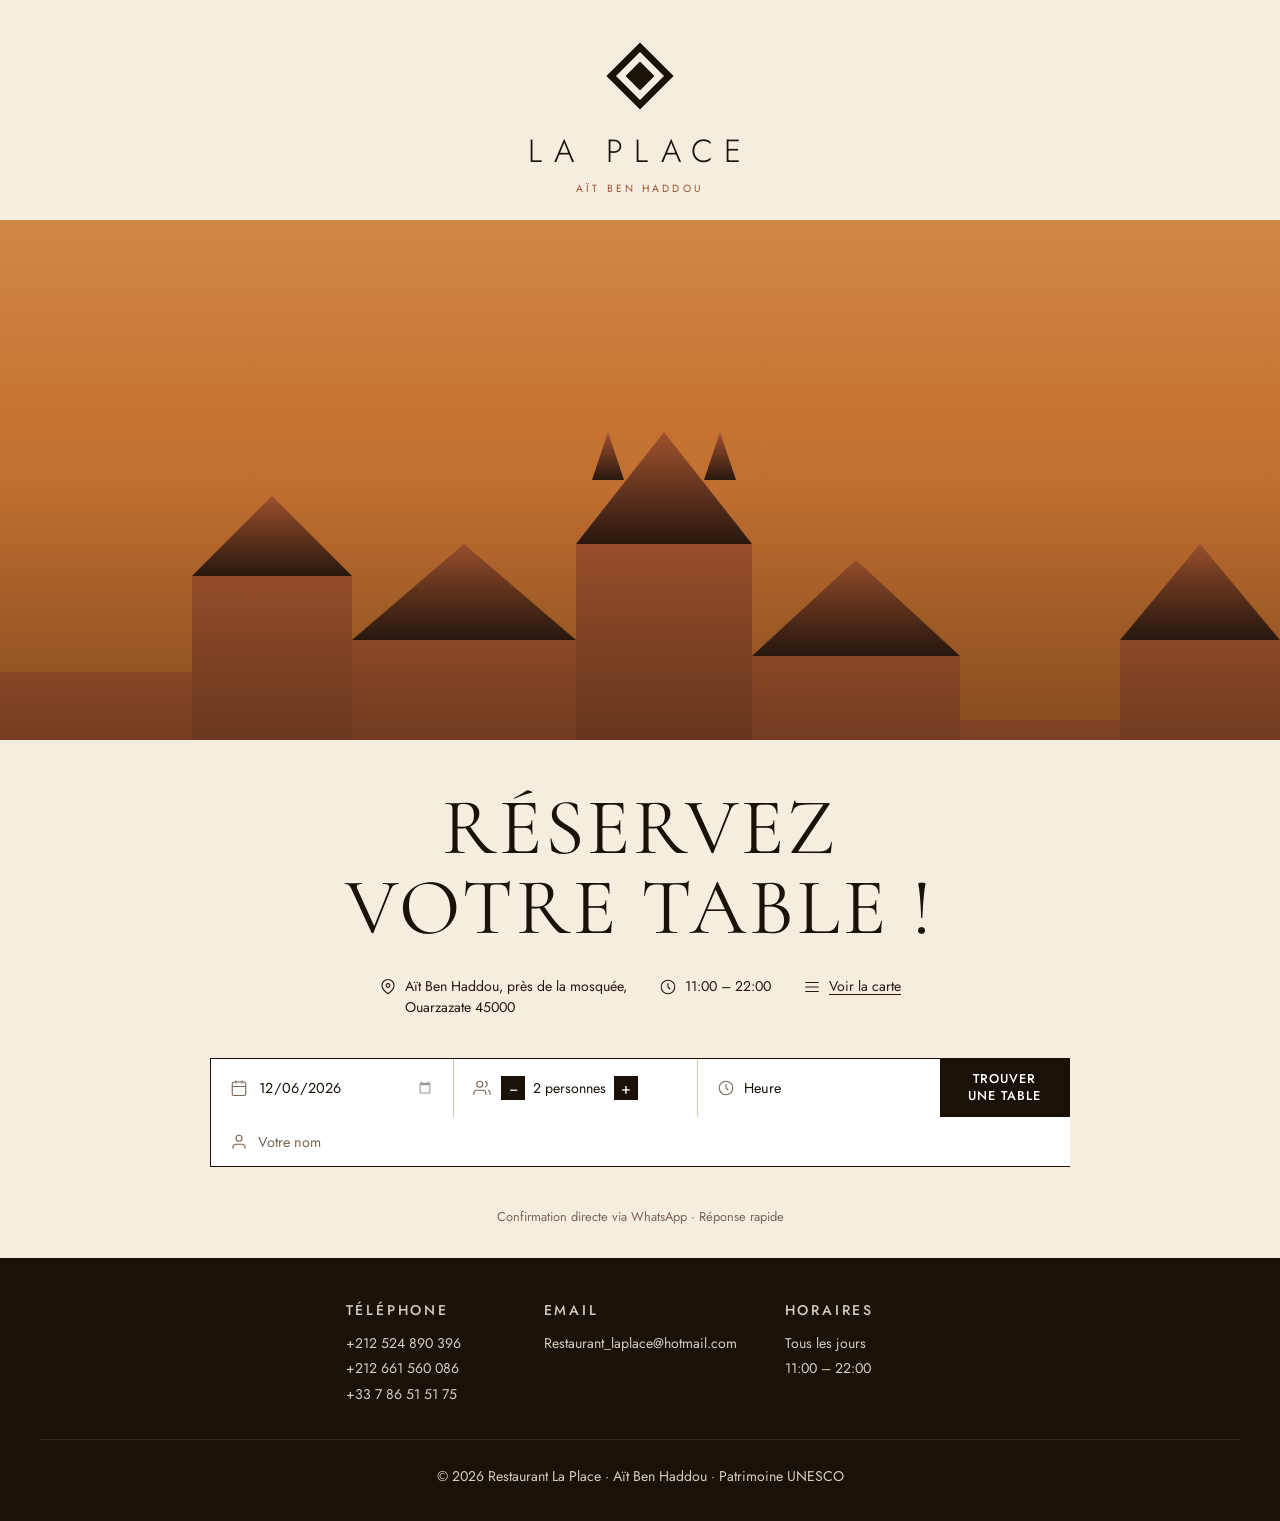
==== commit b44cb6fb: "X4" ====
--- a/index.html
+++ b/index.html
@@ -4,64 +4,51 @@
   <meta charset="UTF-8" />
   <meta name="viewport" content="width=device-width, initial-scale=1.0" />
 
-  <!-- SEO PRIMAIRE -->
   <title>Restaurant La Place — Cuisine Marocaine Berbère à Aït Ben Haddou, Ouarzazate</title>
-  <meta name="description" content="Restaurant La Place, au cœur du ksar d'Aït Ben Haddou classé UNESCO. Cuisine marocaine berbère authentique, tajines, couscous royal, terrasse avec vue. 21 ans d'expérience. Réservation directe par WhatsApp." />
-  <meta name="keywords" content="restaurant Aït Ben Haddou, restaurant Ouarzazate, cuisine berbère, tajine Maroc, restaurant ksar, où manger Aït Ben Haddou, restaurant UNESCO Maroc, La Place" />
-  <meta name="author" content="Restaurant La Place" />
+  <meta name="description" content="Restaurant La Place, au cœur du ksar d'Aït Ben Haddou classé UNESCO. Cuisine marocaine berbère authentique, tajines, couscous royal. 21 ans d'expérience. Réservation directe par WhatsApp." />
+  <meta name="keywords" content="restaurant Aït Ben Haddou, restaurant Ouarzazate, cuisine berbère, tajine Maroc, restaurant ksar, La Place" />
   <meta name="robots" content="index, follow" />
   <link rel="canonical" href="https://restaurantlaplace.github.io/LaPlace/" />
 
-  <!-- OPEN GRAPH -->
   <meta property="og:type" content="restaurant.restaurant" />
   <meta property="og:title" content="Restaurant La Place — Aït Ben Haddou" />
   <meta property="og:description" content="Cuisine marocaine berbère au cœur du ksar d'Aït Ben Haddou, site UNESCO." />
   <meta property="og:image" content="https://restaurantlaplace.github.io/LaPlace/images/PLACE3.jpg" />
   <meta property="og:url" content="https://restaurantlaplace.github.io/LaPlace/" />
   <meta property="og:locale" content="fr_FR" />
-  <meta property="og:site_name" content="Restaurant La Place" />
 
   <meta name="twitter:card" content="summary_large_image" />
   <meta name="twitter:title" content="Restaurant La Place — Aït Ben Haddou" />
-  <meta name="twitter:description" content="Cuisine marocaine berbère au ksar UNESCO d'Aït Ben Haddou." />
   <meta name="twitter:image" content="https://restaurantlaplace.github.io/LaPlace/images/PLACE3.jpg" />
 
-  <!-- GÉO -->
   <meta name="geo.region" content="MA-09" />
   <meta name="geo.placename" content="Aït Ben Haddou, Ouarzazate" />
   <meta name="geo.position" content="31.0439639;-7.1316642" />
   <meta name="ICBM" content="31.0439639, -7.1316642" />
 
-  <!-- ICONES -->
   <link rel="icon" type="image/svg+xml" href="images/favicon.svg" />
-  <meta name="theme-color" content="#a0522d" />
+  <meta name="theme-color" content="#1a1208" />
   <link rel="manifest" href="manifest.json" />
 
-  <!-- POLICES -->
   <link rel="preconnect" href="https://fonts.googleapis.com" />
   <link rel="preconnect" href="https://fonts.gstatic.com" crossorigin />
-  <link href="https://fonts.googleapis.com/css2?family=Cormorant+Garamond:ital,wght@0,300;0,400;0,500;0,600;1,400&family=Outfit:wght@300;400;500;600;700&display=swap" rel="stylesheet" />
+  <link href="https://fonts.googleapis.com/css2?family=Cormorant+Garamond:ital,wght@0,300;0,400;0,500;0,600;1,300;1,400&family=Jost:wght@300;400;500&display=swap" rel="stylesheet" />
 
   <link rel="stylesheet" href="styles.css" />
 
-  <!-- DONNÉES STRUCTURÉES -->
   <script type="application/ld+json">
   {
     "@context": "https://schema.org",
     "@type": "Restaurant",
     "name": "Restaurant La Place",
     "alternateName": "Café restaurant laplace",
-    "image": [
-      "https://restaurantlaplace.github.io/LaPlace/images/PLACE3.jpg",
-      "https://restaurantlaplace.github.io/LaPlace/images/PLACE2.jpg"
-    ],
+    "image": "https://restaurantlaplace.github.io/LaPlace/images/PLACE3.jpg",
     "@id": "https://restaurantlaplace.github.io/LaPlace/",
     "url": "https://restaurantlaplace.github.io/LaPlace/",
     "telephone": "+212661560086",
     "email": "Restaurant_laplace@hotmail.com",
     "priceRange": "$$",
     "servesCuisine": ["Moroccan", "Berber", "Mediterranean"],
-    "description": "Restaurant marocain berbère situé dans le ksar d'Aït Ben Haddou, classé au patrimoine mondial de l'UNESCO. 21 ans d'expérience.",
     "address": {
       "@type": "PostalAddress",
       "streetAddress": "Près de la mosquée, Aït Ben Haddou",
@@ -80,323 +67,211 @@
       "opens": "11:00",
       "closes": "22:00"
     }],
-    "acceptsReservations": "True",
-    "menu": "https://restaurantlaplace.github.io/LaPlace/#menu"
+    "acceptsReservations": "True"
   }
   </script>
 </head>
 
 <body>
-  <a class="skip-link" href="#main">Aller au contenu</a>
-
-  <!-- NAVIGATION -->
-  <header class="site-header">
-    <nav class="nav" aria-label="Navigation principale">
-      <a href="/" class="brand" aria-label="Accueil">
-        <span class="brand-name">La Place</span>
-        <span class="brand-sub">Aït Ben Haddou</span>
-      </a>
-      <ul class="nav-links" id="navLinks">
-        <li><a href="#about">L'histoire</a></li>
-        <li><a href="#menu">La carte</a></li>
-        <li><a href="#gallery">Galerie</a></li>
-        <li><a href="#visit">Nous trouver</a></li>
-        <li><a href="reservation.html" class="nav-cta">Réserver</a></li>
-      </ul>
-      <button class="nav-toggle" aria-label="Menu" aria-expanded="false" aria-controls="navLinks">
-        <span></span><span></span><span></span>
-      </button>
-    </nav>
+  <!-- HEADER -->
+  <header class="header">
+    <div class="logo-wrap">
+      <div class="logo-diamond" aria-hidden="true">
+        <svg viewBox="0 0 60 60" fill="none" xmlns="http://www.w3.org/2000/svg">
+          <path d="M30 2L58 30L30 58L2 30L30 2Z" fill="#1a1208"/>
+          <path d="M30 10L50 30L30 50L10 30L30 10Z" fill="#f4ede0"/>
+          <path d="M30 18L42 30L30 42L18 30L30 18Z" fill="#1a1208"/>
+        </svg>
+      </div>
+      <div class="logo-text">LA PLACE</div>
+      <div class="logo-sub">AÏT BEN HADDOU</div>
+    </div>
   </header>
 
-  <main id="main">
-
-    <!-- HERO -->
-    <section class="hero">
-      <div class="hero-grid">
-        <div class="hero-text">
-          <p class="eyebrow">Aït Ben Haddou · Patrimoine UNESCO · Depuis 2003</p>
-          <h1 class="display">
-            La saveur<br />
-            d'un <em>ksar</em><br />
-            millénaire.
-          </h1>
-          <p class="lede">
-            Cuisine marocaine berbère, préparée avec amour et produits frais locaux.
-            Au cœur du village d'Aït Ben Haddou, à 30 km au nord d'Ouarzazate.
-          </p>
-          <div class="hero-cta">
-            <a href="reservation.html" class="btn btn-primary">Réserver une table</a>
-            <a href="#menu" class="btn btn-ghost">Voir la carte →</a>
+  <!-- HERO IMAGE -->
+  <div class="hero-img-wrap">
+    <img id="heroImg"
+      src="images/PLACE3.jpg"
+      alt="Le ksar d'Aït Ben Haddou, site UNESCO — Restaurant La Place"
+      onerror="this.src='images/hero-placeholder.svg'"
+    />
+    <div class="hero-overlay"></div>
+  </div>
+
+  <!-- BOOKING SECTION -->
+  <main class="booking-section">
+    <h1 class="booking-title">
+      RÉSERVEZ<br />VOTRE TABLE&nbsp;!
+    </h1>
+
+    <div class="info-row">
+      <div class="info-item">
+        <svg class="info-icon" viewBox="0 0 24 24" fill="none" stroke="currentColor" stroke-width="1.5">
+          <path d="M12 21s-8-5.5-8-11a8 8 0 1 1 16 0c0 5.5-8 11-8 11z"/>
+          <circle cx="12" cy="10" r="2.5"/>
+        </svg>
+        <span>Aït Ben Haddou, près de la mosquée,<br />Ouarzazate 45000</span>
+      </div>
+      <div class="info-item">
+        <svg class="info-icon" viewBox="0 0 24 24" fill="none" stroke="currentColor" stroke-width="1.5">
+          <circle cx="12" cy="12" r="9"/>
+          <path d="M12 7v5l3 3"/>
+        </svg>
+        <span>11:00 – 22:00</span>
+      </div>
+      <div class="info-item info-menu" id="menuToggle">
+        <svg class="info-icon" viewBox="0 0 24 24" fill="none" stroke="currentColor" stroke-width="1.5">
+          <path d="M3 6h18M3 12h18M3 18h18"/>
+        </svg>
+        <span class="menu-link">Voir la carte</span>
+      </div>
+    </div>
+
+    <!-- BOOKING FORM -->
+    <form class="booking-form" id="bookingForm" novalidate>
+      <div class="form-fields">
+        <div class="form-field">
+          <svg class="field-icon" viewBox="0 0 24 24" fill="none" stroke="currentColor" stroke-width="1.5">
+            <rect x="3" y="4" width="18" height="18" rx="2"/>
+            <path d="M16 2v4M8 2v4M3 10h18"/>
+          </svg>
+          <input type="date" id="date" name="date" required />
+        </div>
+
+        <div class="form-field">
+          <svg class="field-icon" viewBox="0 0 24 24" fill="none" stroke="currentColor" stroke-width="1.5">
+            <path d="M17 21v-2a4 4 0 0 0-4-4H5a4 4 0 0 0-4 4v2"/>
+            <circle cx="9" cy="7" r="4"/>
+            <path d="M23 21v-2a4 4 0 0 0-3-3.87M16 3.13a4 4 0 0 1 0 7.75"/>
+          </svg>
+          <div class="guest-counter">
+            <button type="button" class="counter-btn" data-act="dec">−</button>
+            <span id="guestDisplay">2 personnes</span>
+            <input type="hidden" id="guests" name="guests" value="2" />
+            <button type="button" class="counter-btn" data-act="inc">+</button>
           </div>
         </div>
-        <div class="hero-image">
-          <img id="heroImg" src="images/PLACE3.jpg" alt="Le ksar d'Aït Ben Haddou, site classé UNESCO, vu depuis le restaurant La Place" loading="eager" onerror="this.src='images/hero-placeholder.svg'" />
-          <div class="hero-image-tag">
-            <span>N 31.0440°</span>
-            <span>W 7.1317°</span>
-          </div>
-        </div>
-      </div>
-      <div class="hero-marquee" aria-hidden="true">
-        <div class="marquee-track">
-          <span>· Cuisine berbère</span><span>· 21 ans d'expérience</span><span>· Produits locaux</span><span>· Tajines · Couscous · Pastilla</span><span>· Vue sur le ksar</span>
-          <span>· Cuisine berbère</span><span>· 21 ans d'expérience</span><span>· Produits locaux</span><span>· Tajines · Couscous · Pastilla</span><span>· Vue sur le ksar</span>
-        </div>
-      </div>
-    </section>
-
-    <!-- À PROPOS -->
-    <section id="about" class="about">
-      <div class="container two-col">
-        <div>
-          <p class="section-label">01 — Notre histoire</p>
-          <h2 class="h2">Un restaurant au milieu d'un ksar millénaire.</h2>
-        </div>
-        <div class="about-body">
-          <p>
-            Aït Ben Haddou est un ksar classé au patrimoine mondial de l'UNESCO,
-            qui a servi de décor à de nombreux films — de <em>Lawrence d'Arabie</em> à <em>Gladiator</em>.
-          </p>
-          <p>
-            Forts de notre expérience de plus de 21 ans à la tête du restaurant berbère,
-            nous proposons aujourd'hui, dans notre tout nouveau restaurant marocain,
-            une cuisine pour tous les gourmands qui séjournent à Aït Ben Haddou.
-          </p>
-          <p>
-            Le temps d'un déjeuner ou d'un dîner, venez découvrir les saveurs de nos plats
-            typiquement marocains avec une touche berbère, préparés avec l'amour du métier.
-            Tous nos produits sont frais, et proviennent de producteurs locaux —
-            avec une préférence pour l'agriculture biologique.
-          </p>
-          <p>
-            Un salon et une terrasse vous accueillent&nbsp;: tables et canapés en bois,
-            murs anciens, plafonds traditionnels, lustres suspendus.
-            Le décor berbère, coloré et authentique.
-          </p>
-          <ul class="meta-list">
-            <li><strong>Cuisine</strong> Marocaine · Berbère</li>
-            <li><strong>Horaires</strong> Tous les jours, 11h – 22h</li>
-            <li><strong>Ambiance</strong> Authentique, familiale, chaleureuse</li>
-          </ul>
-        </div>
-      </div>
-    </section>
-
-    <!-- MENU -->
-    <section id="menu" class="menu">
-      <div class="container">
-        <div class="section-head">
-          <p class="section-label">02 — La carte</p>
-          <h2 class="h2">Les saveurs de la maison</h2>
-          <p class="section-sub">
-            Une cuisine marocaine berbère, relevée par ses épices, si délicates à utiliser.
-            Carte complète au restaurant. Voici quelques spécialités.
-          </p>
-        </div>
-
-        <div class="menu-section">
-          <h3 class="menu-section-title">Les tajines & plats</h3>
-          <div class="menu-list">
-            <div class="menu-row">
-              <div class="menu-row-left">
-                <span class="dish">Tajine poulet façon La Place Beldi</span>
-                <span class="desc">Citrons confits faits maison et olives vertes</span>
-              </div>
-              <span class="dots" aria-hidden="true"></span>
-              <span class="price">150 DH</span>
-            </div>
-            <div class="menu-row">
-              <div class="menu-row-left">
-                <span class="dish">Tajine de jarret d'agneau</span>
-                <span class="desc">Petits pois et fonds d'artichauts</span>
-              </div>
-              <span class="dots" aria-hidden="true"></span>
-              <span class="price">150 DH</span>
-            </div>
-            <div class="menu-row">
-              <div class="menu-row-left">
-                <span class="dish">Tajine de bœuf aux pruneaux</span>
-                <span class="desc">Pruneaux caramélisés et amandes</span>
-              </div>
-              <span class="dots" aria-hidden="true"></span>
-              <span class="price">150 DH</span>
-            </div>
-            <div class="menu-row">
-              <div class="menu-row-left">
-                <span class="dish">Couscous Royal</span>
-                <span class="desc">Agneau, poulet, légumes et tfaya — sur commande</span>
-              </div>
-              <span class="dots" aria-hidden="true"></span>
-              <span class="price">200 DH</span>
-            </div>
-            <div class="menu-row">
-              <div class="menu-row-left">
-                <span class="dish">Tajine de kefta</span>
-                <span class="desc">Tomate fraîche, œufs et épices du chef</span>
-              </div>
-              <span class="dots" aria-hidden="true"></span>
-              <span class="price">110 DH</span>
-            </div>
-            <div class="menu-row">
-              <div class="menu-row-left">
-                <span class="dish">3 Brochettes de poulet</span>
-                <span class="desc">Riz, semoule, frites ou haricots verts frais</span>
-              </div>
-              <span class="dots" aria-hidden="true"></span>
-              <span class="price">120 DH</span>
-            </div>
-          </div>
-        </div>
-
-        <div class="menu-section">
-          <h3 class="menu-section-title">Végétariens</h3>
-          <div class="menu-list">
-            <div class="menu-row">
-              <div class="menu-row-left">
-                <span class="dish">Tajine berbère</span>
-                <span class="desc">Légumes de saison</span>
-              </div>
-              <span class="dots" aria-hidden="true"></span>
-              <span class="price">110 DH</span>
-            </div>
-            <div class="menu-row">
-              <div class="menu-row-left">
-                <span class="dish">Pastilla aux légumes</span>
-                <span class="desc">Feuilleté traditionnel salé-sucré</span>
-              </div>
-              <span class="dots" aria-hidden="true"></span>
-              <span class="price">100 DH</span>
-            </div>
-            <div class="menu-row">
-              <div class="menu-row-left">
-                <span class="dish">Briouates aux légumes</span>
-                <span class="desc">5 briques farcies aux légumes de saison</span>
-              </div>
-              <span class="dots" aria-hidden="true"></span>
-              <span class="price">100 DH</span>
-            </div>
-          </div>
-        </div>
-
-        <div class="menu-section">
-          <h3 class="menu-section-title">Formules</h3>
-          <div class="formulas">
-            <div class="formula">
-              <p class="formula-label">Midi</p>
-              <ul>
-                <li><span>Entrée + plat + dessert</span> <span>200 DH</span></li>
-                <li><span>Entrée + plat</span> <span>170 DH</span></li>
-                <li><span>Plat + dessert</span> <span>170 DH</span></li>
-              </ul>
-            </div>
-            <div class="formula">
-              <p class="formula-label">Soir</p>
-              <ul>
-                <li><span>Entrée + plat + dessert</span> <span>220 DH</span></li>
-                <li><span>Entrée + plat</span> <span>200 DH</span></li>
-                <li><span>Plat + dessert</span> <span>200 DH</span></li>
-              </ul>
-            </div>
-          </div>
-        </div>
-
-        <p class="menu-foot">
-          Carte complète sur place — entrées, p'tite faim, boissons chaudes, jus maison, sodas.
-          <br />Plats végétariens et adaptations sur demande.
-        </p>
-      </div>
-    </section>
-
-    <!-- GALERIE -->
-    <section id="gallery" class="gallery">
-      <div class="container">
-        <div class="section-head">
-          <p class="section-label">03 — En images</p>
-          <h2 class="h2">Le restaurant & le ksar</h2>
-        </div>
-        <div class="gallery-grid" id="galleryGrid">
-          <!-- Rempli par script.js -->
-        </div>
-      </div>
-    </section>
-
-    <!-- VISITER -->
-    <section id="visit" class="visit">
-      <div class="container two-col">
-        <div>
-          <p class="section-label">04 — Nous trouver</p>
-          <h2 class="h2">Au pied du ksar.</h2>
-          <address class="visit-address">
-            <p><strong>Restaurant La Place</strong></p>
-            <p>Aït Ben Haddou, près de la mosquée<br />
-              45000 Ouarzazate, Maroc</p>
-            <p class="contact-block">
-              <span>Maroc&nbsp;:</span>
-              <a href="tel:+212524890396">+212 524 890 396</a><br />
-              <a href="tel:+212661560086">+212 661 560 086</a>
-            </p>
-            <p class="contact-block">
-              <span>France&nbsp;:</span>
-              <a href="tel:+33786515175">+33 7 86 51 51 75</a>
-            </p>
-            <p class="contact-block">
-              <span>Email&nbsp;:</span>
-              <a href="mailto:Restaurant_laplace@hotmail.com">Restaurant_laplace@hotmail.com</a>
-            </p>
-            <p><strong>Ouvert tous les jours · 11h – 22h</strong></p>
-          </address>
-          <a href="https://maps.app.goo.gl/17X4184PW7uEgDff9" target="_blank" rel="noopener" class="btn btn-ghost">Ouvrir dans Google Maps →</a>
-        </div>
-        <div class="map-wrap">
-          <iframe
-            title="Carte de localisation du restaurant La Place à Aït Ben Haddou"
-            src="https://maps.google.com/maps?q=31.0439639,-7.1316642&hl=fr&z=17&output=embed"
-            loading="lazy"
-            referrerpolicy="no-referrer-when-downgrade"
-          ></iframe>
-        </div>
-      </div>
-    </section>
-
-    <!-- CTA RÉSERVATION -->
-    <section class="booking-cta">
-      <div class="container">
-        <h2 class="h2-large">Réservez votre table.</h2>
-        <p>Confirmation directe par WhatsApp — réponse rapide.</p>
-        <a href="reservation.html" class="btn btn-primary btn-large">Réserver maintenant →</a>
-      </div>
-    </section>
+
+        <div class="form-field">
+          <svg class="field-icon" viewBox="0 0 24 24" fill="none" stroke="currentColor" stroke-width="1.5">
+            <circle cx="12" cy="12" r="9"/>
+            <path d="M12 7v5l3 3"/>
+          </svg>
+          <select id="time" name="time" required>
+            <option value="">Heure</option>
+            <option>11:30</option><option>12:00</option><option>12:30</option>
+            <option>13:00</option><option>13:30</option><option>14:00</option>
+            <option>14:30</option><option>15:00</option><option>15:30</option>
+            <option>16:00</option><option>16:30</option><option>17:00</option>
+            <option>18:00</option><option>18:30</option><option>19:00</option>
+            <option>19:30</option><option>20:00</option><option>20:30</option>
+            <option>21:00</option><option>21:30</option>
+          </select>
+        </div>
+
+        <button type="submit" class="find-btn" id="submitBtn">
+          Trouver<br />une table
+        </button>
+      </div>
+
+      <div class="form-name-row">
+        <div class="form-field field-name">
+          <svg class="field-icon" viewBox="0 0 24 24" fill="none" stroke="currentColor" stroke-width="1.5">
+            <path d="M20 21v-2a4 4 0 0 0-4-4H8a4 4 0 0 0-4 4v2"/>
+            <circle cx="12" cy="7" r="4"/>
+          </svg>
+          <input type="text" id="name" name="name" placeholder="Votre nom" required autocomplete="name" />
+        </div>
+      </div>
+
+      <p class="form-error" id="formError"></p>
+      <p class="form-note">Confirmation directe via WhatsApp · Réponse rapide</p>
+    </form>
   </main>
 
+  <!-- MENU MODAL -->
+  <div class="menu-modal" id="menuModal" aria-hidden="true">
+    <div class="menu-modal-inner">
+      <button class="modal-close" id="modalClose" aria-label="Fermer">×</button>
+      <h2 class="modal-title">La Carte</h2>
+
+      <div class="modal-section">
+        <h3>Tajines & plats</h3>
+        <div class="modal-items">
+          <div class="modal-item"><span>Tajine poulet La Place Beldi</span><span>150 DH</span></div>
+          <div class="modal-item"><span>Tajine jarret d'agneau</span><span>150 DH</span></div>
+          <div class="modal-item"><span>Tajine bœuf aux pruneaux</span><span>150 DH</span></div>
+          <div class="modal-item"><span>Tajine viande figues & dattes</span><span>140 DH</span></div>
+          <div class="modal-item"><span>Tajine kefta à la tomate</span><span>110 DH</span></div>
+          <div class="modal-item"><span>Couscous Royal (sur commande)</span><span>200 DH</span></div>
+          <div class="modal-item"><span>3 Brochettes de poulet</span><span>120 DH</span></div>
+        </div>
+      </div>
+
+      <div class="modal-section">
+        <h3>Végétariens</h3>
+        <div class="modal-items">
+          <div class="modal-item"><span>Tajine berbère</span><span>110 DH</span></div>
+          <div class="modal-item"><span>Pastilla aux légumes</span><span>100 DH</span></div>
+          <div class="modal-item"><span>Briouates aux légumes</span><span>100 DH</span></div>
+        </div>
+      </div>
+
+      <div class="modal-section">
+        <h3>Formules</h3>
+        <div class="modal-items">
+          <div class="modal-item"><span>Midi — Entrée + plat + dessert</span><span>200 DH</span></div>
+          <div class="modal-item"><span>Midi — Entrée + plat</span><span>170 DH</span></div>
+          <div class="modal-item"><span>Soir — Entrée + plat + dessert</span><span>220 DH</span></div>
+          <div class="modal-item"><span>Soir — Entrée + plat</span><span>200 DH</span></div>
+        </div>
+      </div>
+
+      <div class="modal-section">
+        <h3>Entrées & p'tite faim</h3>
+        <div class="modal-items">
+          <div class="modal-item"><span>Salade berbère</span><span>35 DH</span></div>
+          <div class="modal-item"><span>Harira berbère</span><span>35 DH</span></div>
+          <div class="modal-item"><span>Trio (sur commande)</span><span>100 DH</span></div>
+          <div class="modal-item"><span>Salade Chamali</span><span>70 DH</span></div>
+        </div>
+      </div>
+
+      <div class="modal-section">
+        <h3>Desserts & boissons</h3>
+        <div class="modal-items">
+          <div class="modal-item"><span>Moëlleux au chocolat royal</span><span>70 DH</span></div>
+          <div class="modal-item"><span>Thé/Café + pâtisseries</span><span>40 DH</span></div>
+          <div class="modal-item"><span>Thé à la menthe</span><span>15 DH</span></div>
+          <div class="modal-item"><span>Jus d'orange nature</span><span>20 DH</span></div>
+          <div class="modal-item"><span>Jus d'avocat</span><span>30 DH</span></div>
+        </div>
+      </div>
+    </div>
+  </div>
+  <div class="modal-backdrop" id="modalBackdrop"></div>
+
   <!-- FOOTER -->
-  <footer class="site-footer">
-    <div class="container footer-grid">
+  <footer class="footer">
+    <div class="footer-cols">
       <div>
-        <p class="brand-foot">La Place</p>
-        <p class="foot-small">Restaurant marocain berbère · Aït Ben Haddou</p>
-      </div>
-      <div>
-        <p class="foot-label">Adresse</p>
-        <p>Aït Ben Haddou<br />45000 Ouarzazate<br />Maroc</p>
-      </div>
-      <div>
-        <p class="foot-label">Contact</p>
+        <p class="footer-label">Téléphone</p>
+        <p><a href="tel:+212524890396">+212 524 890 396</a></p>
         <p><a href="tel:+212661560086">+212 661 560 086</a></p>
         <p><a href="tel:+33786515175">+33 7 86 51 51 75</a></p>
-        <p><a href="mailto:Restaurant_laplace@hotmail.com">Email</a></p>
       </div>
       <div>
-        <p class="foot-label">Heures</p>
-        <p>Tous les jours<br />11h – 22h</p>
-      </div>
-    </div>
-    <div class="container foot-bottom">
-      <p>© <span id="year"></span> Restaurant La Place · Aït Ben Haddou</p>
-      <p>Patrimoine UNESCO · Cuisine berbère depuis 2003</p>
-    </div>
+        <p class="footer-label">Email</p>
+        <p><a href="mailto:Restaurant_laplace@hotmail.com">Restaurant_laplace@hotmail.com</a></p>
+      </div>
+      <div>
+        <p class="footer-label">Horaires</p>
+        <p>Tous les jours<br />11:00 – 22:00</p>
+      </div>
+    </div>
+    <p class="footer-copy">© <span id="year"></span> Restaurant La Place · Aït Ben Haddou · Patrimoine UNESCO</p>
   </footer>
 
   <script src="script.js"></script>
 </body>
-</html>
+</html>
--- a/styles.css
+++ b/styles.css
@@ -1,920 +1,449 @@
 /* =========================================================
-   RESTAURANT LA PLACE — Feuille de style
-   Palette : argile / ocre kasbah / espresso / safran
-   Fontes : Cormorant Garamond (titres) + Outfit (corps)
+   RESTAURANT LA PLACE — Styles (Shtatto-inspired layout)
+   Clean, centered, black & warm earth tones
+   Cormorant Garamond display + Jost body
    ========================================================= */
 
 :root {
-  --clay:         #f4ede0;
-  --clay-soft:    #faf6ee;
-  --bone:         #e8dcc4;
-  --ochre:        #a0522d;      /* ocre kasbah */
-  --ochre-d:      #84411f;
-  --saffron:      #c87533;
-  --espresso:     #2a1810;
-  --ink:          #1a0f08;
-  --muted:        #6e5847;
-  --olive:        #6b6839;
-  --line:         #d4c5b0;
-
-  --max-w: 1280px;
-  --gutter: clamp(1.25rem, 4vw, 3rem);
+  --black:    #1a1208;
+  --off-black:#2a1810;
+  --clay:     #f4ede0;
+  --bone:     #e8dcc8;
+  --ochre:    #a0522d;
+  --muted:    #7a6555;
+  --line:     #d4c5b0;
+  --white:    #ffffff;
 
   --font-display: 'Cormorant Garamond', Georgia, serif;
-  --font-body:    'Outfit', system-ui, -apple-system, sans-serif;
+  --font-body:    'Jost', system-ui, sans-serif;
+  --gutter: clamp(1.25rem, 4vw, 2.5rem);
 }
 
 * { margin: 0; padding: 0; box-sizing: border-box; }
-html { scroll-behavior: smooth; -webkit-text-size-adjust: 100%; }
+html { scroll-behavior: smooth; }
 body {
   font-family: var(--font-body);
-  font-size: 16px;
-  line-height: 1.6;
-  color: var(--ink);
   background: var(--clay);
+  color: var(--black);
   -webkit-font-smoothing: antialiased;
-  text-rendering: optimizeLegibility;
-}
-
-/* Texture argileuse subtile */
-body::before {
-  content: '';
-  position: fixed; inset: 0;
-  pointer-events: none;
-  background-image:
-    radial-gradient(circle at 1px 1px, rgba(42,24,16,0.025) 1px, transparent 0);
-  background-size: 5px 5px;
-  z-index: 1;
-  opacity: 0.7;
-}
-
-img { max-width: 100%; display: block; height: auto; }
-a { color: inherit; text-decoration: none; transition: opacity .2s, color .2s; }
-button { font-family: inherit; cursor: pointer; }
-input, select, textarea { font-family: inherit; font-size: inherit; }
-
-.container {
+}
+img { max-width: 100%; display: block; }
+a { color: inherit; text-decoration: none; }
+button { cursor: pointer; font-family: inherit; }
+input, select { font-family: inherit; }
+
+/* ── HEADER ─────────────────────────────────────── */
+.header {
+  background: var(--clay);
+  text-align: center;
+  padding: 2.5rem var(--gutter) 1.5rem;
+}
+
+.logo-wrap {
+  display: inline-flex;
+  flex-direction: column;
+  align-items: center;
+  gap: 0.4rem;
+}
+
+.logo-diamond svg {
+  width: 72px;
+  height: 72px;
+}
+
+.logo-text {
+  font-family: var(--font-body);
+  font-weight: 300;
+  font-size: 2rem;
+  letter-spacing: 0.35em;
+  color: var(--black);
+  margin-top: 0.25rem;
+}
+
+.logo-sub {
+  font-size: 0.65rem;
+  letter-spacing: 0.3em;
+  color: var(--ochre);
+  font-weight: 400;
+  text-transform: uppercase;
+}
+
+/* ── HERO IMAGE ───────────────────────────────────── */
+.hero-img-wrap {
+  position: relative;
   width: 100%;
-  max-width: var(--max-w);
+  height: clamp(240px, 42vw, 520px);
+  overflow: hidden;
+}
+
+.hero-img-wrap img {
+  width: 100%;
+  height: 100%;
+  object-fit: cover;
+  object-position: center;
+  display: block;
+}
+
+.hero-overlay {
+  position: absolute;
+  inset: 0;
+  background: linear-gradient(
+    to bottom,
+    transparent 50%,
+    rgba(26,18,8,0.25) 100%
+  );
+}
+
+/* ── BOOKING SECTION ──────────────────────────────── */
+.booking-section {
+  max-width: 960px;
   margin: 0 auto;
-  padding-left: var(--gutter);
-  padding-right: var(--gutter);
-}
-
-.skip-link {
-  position: absolute; top: -40px; left: 0;
-  background: var(--ink); color: var(--clay);
-  padding: 0.5rem 1rem; z-index: 100;
-}
-.skip-link:focus { top: 0; }
-
-/* ============== HEADER ============== */
-.site-header {
-  position: sticky; top: 0;
-  z-index: 50;
-  background: rgba(244, 237, 224, 0.92);
-  backdrop-filter: blur(12px);
-  -webkit-backdrop-filter: blur(12px);
-  border-bottom: 1px solid var(--line);
-}
-.nav {
-  max-width: var(--max-w);
+  padding: 3rem var(--gutter) 2rem;
+  text-align: center;
+}
+
+.booking-title {
+  font-family: var(--font-display);
+  font-weight: 400;
+  font-size: clamp(2.6rem, 7vw, 5rem);
+  letter-spacing: 0.04em;
+  line-height: 1;
+  color: var(--black);
+  margin-bottom: 1.75rem;
+}
+
+/* ── INFO ROW ─────────────────────────────────────── */
+.info-row {
+  display: flex;
+  justify-content: center;
+  gap: 2rem;
+  flex-wrap: wrap;
+  margin-bottom: 2.5rem;
+}
+
+.info-item {
+  display: flex;
+  align-items: flex-start;
+  gap: 0.5rem;
+  font-size: 0.88rem;
+  color: var(--off-black);
+  text-align: left;
+  line-height: 1.5;
+}
+
+.info-icon {
+  width: 18px;
+  height: 18px;
+  flex-shrink: 0;
+  margin-top: 2px;
+  color: var(--off-black);
+}
+
+.info-menu {
+  cursor: pointer;
+  transition: color .2s;
+}
+.info-menu:hover { color: var(--ochre); }
+.info-menu:hover .info-icon { color: var(--ochre); }
+
+.menu-link {
+  text-decoration: underline;
+  text-underline-offset: 3px;
+}
+
+/* ── BOOKING FORM ─────────────────────────────────── */
+.booking-form {
+  max-width: 860px;
   margin: 0 auto;
-  padding: 1rem var(--gutter);
+}
+
+.form-fields {
+  display: flex;
+  align-items: stretch;
+  border: 1.5px solid var(--black);
+  background: var(--white);
+}
+
+.form-field {
+  flex: 1;
   display: flex;
   align-items: center;
-  justify-content: space-between;
-}
-.brand {
-  display: flex;
-  flex-direction: column;
-  line-height: 1;
-}
-.brand-name {
-  font-family: var(--font-display);
+  gap: 0.6rem;
+  padding: 0 1.2rem;
+  border-right: 1px solid var(--line);
+  min-width: 0;
+  height: 58px;
+}
+
+.form-field:last-of-type {
+  border-right: none;
+}
+
+.field-icon {
+  width: 18px;
+  height: 18px;
+  flex-shrink: 0;
+  color: var(--muted);
+}
+
+.form-field input[type="date"],
+.form-field select {
+  flex: 1;
+  border: none;
+  outline: none;
+  background: transparent;
+  font-size: 0.9rem;
+  color: var(--black);
+  font-weight: 400;
+  min-width: 0;
+  width: 100%;
+  height: 100%;
+  appearance: none;
+  -webkit-appearance: none;
+}
+
+.form-field input[type="date"]::-webkit-calendar-picker-indicator {
+  opacity: 0.4;
+  cursor: pointer;
+}
+
+.form-field select option[value=""] {
+  color: var(--muted);
+}
+
+/* Guest counter */
+.guest-counter {
+  display: flex;
+  align-items: center;
+  gap: 0.5rem;
+  flex: 1;
+}
+
+.counter-btn {
+  width: 24px;
+  height: 24px;
+  background: var(--black);
+  color: var(--white);
+  border: none;
+  font-size: 1rem;
+  display: flex;
+  align-items: center;
+  justify-content: center;
+  flex-shrink: 0;
+  transition: background .15s;
+}
+.counter-btn:hover { background: var(--ochre); }
+
+#guestDisplay {
+  font-size: 0.88rem;
+  white-space: nowrap;
+  color: var(--black);
+}
+
+/* Submit button */
+.find-btn {
+  background: var(--black);
+  color: var(--white);
+  border: none;
+  padding: 0 1.75rem;
+  font-size: 0.8rem;
   font-weight: 500;
-  font-size: 1.65rem;
-  letter-spacing: 0.01em;
-  color: var(--ink);
-  font-style: italic;
-}
-.brand-sub {
-  font-size: 0.65rem;
+  letter-spacing: 0.08em;
   text-transform: uppercase;
-  letter-spacing: 0.22em;
+  line-height: 1.3;
+  transition: background .2s;
+  flex-shrink: 0;
+  height: 58px;
+  cursor: pointer;
+}
+.find-btn:hover { background: var(--ochre); }
+
+/* Name row */
+.form-name-row {
+  margin-top: -1px;
+}
+
+.field-name {
+  flex: 1;
+  border: 1.5px solid var(--black);
+  border-top: none;
+  background: var(--white);
+  height: 50px;
+}
+
+.field-name input {
+  flex: 1;
+  border: none;
+  outline: none;
+  background: transparent;
+  font-size: 0.9rem;
+  color: var(--black);
+  width: 100%;
+}
+
+.field-name input::placeholder { color: var(--muted); }
+
+.form-error {
   color: var(--ochre);
-  margin-top: 3px;
-  font-weight: 500;
-}
-
-.nav-links {
-  list-style: none;
-  display: flex;
-  align-items: center;
-  gap: 2rem;
-  font-size: 0.95rem;
-  font-weight: 400;
-}
-.nav-links a { color: var(--ink); }
-.nav-links a:hover { color: var(--ochre); }
-.nav-cta {
-  padding: 0.55rem 1.2rem;
-  border: 1px solid var(--ink);
-  border-radius: 999px;
-  transition: all .2s;
-  font-weight: 500;
-}
-.nav-cta:hover {
-  background: var(--ink);
-  color: var(--clay) !important;
-}
-.nav-cta-active {
-  background: var(--ink);
-  color: var(--clay);
-}
-
-.nav-toggle {
+  font-size: 0.82rem;
+  margin-top: 0.75rem;
+  min-height: 1.2em;
+}
+
+.form-note {
+  font-size: 0.8rem;
+  color: var(--muted);
+  margin-top: 0.75rem;
+}
+
+/* ── MENU MODAL ───────────────────────────────────── */
+.modal-backdrop {
   display: none;
+  position: fixed;
+  inset: 0;
+  background: rgba(26,18,8,0.6);
+  z-index: 100;
+}
+.modal-backdrop.open { display: block; }
+
+.menu-modal {
+  display: none;
+  position: fixed;
+  top: 50%;
+  left: 50%;
+  transform: translate(-50%, -50%);
+  z-index: 200;
+  background: var(--clay);
+  width: min(700px, 92vw);
+  max-height: 85vh;
+  overflow-y: auto;
+  padding: 2.5rem;
+}
+.menu-modal.open { display: block; }
+
+.modal-close {
+  position: absolute;
+  top: 1rem;
+  right: 1.25rem;
   background: transparent;
   border: none;
-  width: 32px; height: 32px;
-  flex-direction: column;
-  justify-content: center;
-  gap: 5px;
-  padding: 0;
-}
-.nav-toggle span {
-  display: block;
-  width: 24px; height: 2px;
-  background: var(--ink);
-  transition: transform .3s;
-}
-
-@media (max-width: 850px) {
-  .nav-links {
-    position: fixed;
-    top: 72px; left: 0; right: 0;
-    background: var(--clay);
-    flex-direction: column;
-    gap: 0;
-    padding: 1rem var(--gutter);
-    border-bottom: 1px solid var(--line);
-    transform: translateY(-110%);
-    transition: transform .3s ease;
-  }
-  .nav-links.open { transform: translateY(0); }
-  .nav-links li { width: 100%; }
-  .nav-links a { display: block; padding: 1rem 0; border-bottom: 1px solid var(--line); }
-  .nav-links li:last-child a { border-bottom: none; }
-  .nav-cta { display: inline-block; margin-top: 0.5rem; }
-  .nav-toggle { display: flex; }
-}
-
-/* ============== HERO ============== */
-.hero {
-  position: relative;
-  padding-top: clamp(2rem, 6vw, 5rem);
-  padding-bottom: 0;
-  overflow: hidden;
-}
-.hero-grid {
-  max-width: var(--max-w);
-  margin: 0 auto;
-  padding: 0 var(--gutter);
-  display: grid;
-  grid-template-columns: 1fr 1fr;
-  gap: clamp(2rem, 5vw, 4rem);
-  align-items: center;
-  min-height: clamp(500px, 70vh, 720px);
-}
-.hero-text { animation: fadeUp 1s ease-out both; }
-.eyebrow {
-  font-size: 0.78rem;
-  text-transform: uppercase;
-  letter-spacing: 0.22em;
+  font-size: 1.75rem;
   color: var(--muted);
-  margin-bottom: 1.5rem;
-  font-weight: 500;
-}
-.display {
-  font-family: var(--font-display);
-  font-weight: 400;
-  font-size: clamp(3rem, 7.5vw, 6rem);
-  line-height: 0.95;
-  letter-spacing: -0.015em;
-  color: var(--ink);
-  margin-bottom: 1.75rem;
-}
-.display em {
-  font-style: italic;
-  color: var(--ochre);
-  font-weight: 400;
-}
-.display-sm {
-  font-family: var(--font-display);
-  font-weight: 400;
-  font-size: clamp(2.5rem, 5.5vw, 4.5rem);
   line-height: 1;
-  letter-spacing: -0.015em;
-  color: var(--ink);
-  margin-bottom: 1.5rem;
-}
-.display-sm em { font-style: italic; color: var(--ochre); }
-
-.lede {
-  font-size: clamp(1.05rem, 1.4vw, 1.2rem);
-  color: var(--muted);
-  max-width: 34ch;
-  margin-bottom: 2.25rem;
-  line-height: 1.6;
-}
-.hero-cta {
-  display: flex;
-  gap: 1rem;
-  flex-wrap: wrap;
-  align-items: center;
-}
-
-.hero-image {
-  position: relative;
-  aspect-ratio: 4/5;
-  overflow: hidden;
-  animation: fadeIn 1.2s ease-out 0.2s both;
-  background: var(--bone);
-}
-.hero-image img {
-  width: 100%; height: 100%;
-  object-fit: cover;
-  filter: saturate(1.03) contrast(1.02);
-}
-.hero-image-tag {
-  position: absolute;
-  bottom: 1.25rem; left: 1.25rem;
-  background: rgba(244, 237, 224, 0.95);
-  backdrop-filter: blur(8px);
-  padding: 0.5rem 0.85rem;
-  font-size: 0.7rem;
-  letter-spacing: 0.15em;
-  text-transform: uppercase;
-  font-weight: 500;
-  display: flex;
-  flex-direction: column;
-  gap: 2px;
-  color: var(--ink);
-}
-
-@media (max-width: 850px) {
-  .hero-grid { grid-template-columns: 1fr; gap: 2rem; min-height: auto; }
-  .hero-image { aspect-ratio: 4/3; max-height: 60vh; }
-}
-
-/* Bandeau marquee */
-.hero-marquee {
-  margin-top: clamp(3rem, 6vw, 5rem);
-  background: var(--ink);
-  color: var(--clay);
-  padding: 1.25rem 0;
-  overflow: hidden;
+  cursor: pointer;
+  transition: color .2s;
+}
+.modal-close:hover { color: var(--black); }
+
+.modal-title {
   font-family: var(--font-display);
   font-style: italic;
   font-weight: 400;
-}
-.marquee-track {
-  display: inline-flex;
-  gap: 3rem;
-  white-space: nowrap;
-  animation: marquee 35s linear infinite;
-  font-size: clamp(1.1rem, 1.5vw, 1.35rem);
-}
-.marquee-track span { padding-right: 1rem; }
-@keyframes marquee {
-  from { transform: translateX(0); }
-  to   { transform: translateX(-50%); }
-}
-
-/* ============== BUTTONS ============== */
-.btn {
-  display: inline-flex;
-  align-items: center;
-  justify-content: center;
-  gap: 0.5rem;
-  padding: 0.85rem 1.75rem;
-  border-radius: 999px;
+  font-size: 2.25rem;
+  margin-bottom: 2rem;
+  color: var(--black);
+}
+
+.modal-section { margin-bottom: 1.75rem; }
+
+.modal-section h3 {
+  font-size: 0.7rem;
+  text-transform: uppercase;
+  letter-spacing: 0.2em;
+  color: var(--ochre);
   font-weight: 500;
-  font-size: 0.95rem;
-  border: 1px solid transparent;
-  transition: all .25s ease;
-  white-space: nowrap;
-  cursor: pointer;
-  font-family: inherit;
-}
-.btn-primary {
-  background: var(--ochre);
-  color: var(--clay);
-  border-color: var(--ochre);
-}
-.btn-primary:hover {
-  background: var(--ochre-d);
-  border-color: var(--ochre-d);
-  transform: translateY(-1px);
-}
-.btn-ghost {
-  background: transparent;
-  color: var(--ink);
-  border-color: var(--ink);
-}
-.btn-ghost:hover {
-  background: var(--ink);
-  color: var(--clay);
-}
-.btn-large { padding: 1.1rem 2.25rem; font-size: 1rem; }
-.btn-block { width: 100%; }
-.btn-icon { display: inline-flex; }
-
-/* ============== SECTIONS ============== */
-section {
-  padding: clamp(4rem, 9vw, 7rem) 0;
-}
-.section-label {
-  font-size: 0.75rem;
-  text-transform: uppercase;
-  letter-spacing: 0.22em;
-  color: var(--muted);
-  font-weight: 500;
+  padding-bottom: 0.5rem;
+  border-bottom: 1px solid var(--line);
   margin-bottom: 0.75rem;
 }
-.h2 {
-  font-family: var(--font-display);
-  font-weight: 400;
-  font-size: clamp(2.25rem, 4.5vw, 3.5rem);
-  line-height: 1.05;
-  letter-spacing: -0.01em;
-  color: var(--ink);
-  margin-bottom: 1.5rem;
-}
-.h2-large {
-  font-family: var(--font-display);
-  font-weight: 400;
-  font-size: clamp(2.75rem, 6vw, 5rem);
-  line-height: 1;
-  letter-spacing: -0.015em;
-  margin-bottom: 1.5rem;
-}
-.section-head { margin-bottom: 3rem; max-width: 720px; }
-.section-sub {
-  color: var(--muted);
-  font-size: 1.05rem;
-  margin-top: 0.5rem;
-  line-height: 1.6;
-}
-
-.two-col {
-  display: grid;
-  grid-template-columns: 1fr 1.4fr;
-  gap: clamp(2rem, 5vw, 5rem);
-  align-items: start;
-}
-@media (max-width: 850px) {
-  .two-col { grid-template-columns: 1fr; gap: 1.5rem; }
-}
-
-/* ============== ABOUT ============== */
-.about { border-top: 1px solid var(--line); }
-.about-body p { margin-bottom: 1.1rem; color: var(--ink); font-size: 1.05rem; }
-.about-body em {
-  font-family: var(--font-display);
-  font-style: italic;
-  color: var(--ochre);
-  font-size: 1.1em;
-}
-.meta-list {
-  list-style: none;
-  margin-top: 2rem;
-  padding-top: 1.5rem;
-  border-top: 1px solid var(--line);
-  display: flex;
-  flex-wrap: wrap;
-  gap: 1.5rem 3rem;
-  font-size: 0.9rem;
-}
-.meta-list li { color: var(--muted); }
-.meta-list strong {
-  display: block;
-  color: var(--ink);
-  text-transform: uppercase;
-  font-size: 0.72rem;
-  letter-spacing: 0.15em;
-  font-weight: 600;
-  margin-bottom: 0.25rem;
-}
-
-/* ============== MENU ============== */
-.menu { background: var(--clay-soft); border-top: 1px solid var(--line); }
-
-.menu-section { margin-bottom: 3.5rem; }
-.menu-section-title {
-  font-family: var(--font-display);
-  font-weight: 500;
-  font-size: 1.5rem;
-  font-style: italic;
-  color: var(--ochre);
-  margin-bottom: 1.5rem;
-  padding-bottom: 0.75rem;
-  border-bottom: 1px solid var(--line);
-}
-.menu-list { display: flex; flex-direction: column; gap: 1.25rem; }
-.menu-row {
-  display: flex;
+
+.modal-item {
+  display: flex;
+  justify-content: space-between;
   align-items: baseline;
   gap: 1rem;
-}
-.menu-row-left {
-  display: flex;
-  flex-direction: column;
-  gap: 0.15rem;
-}
-.dish {
-  font-family: var(--font-display);
+  padding: 0.5rem 0;
+  font-size: 0.95rem;
+  border-bottom: 1px dotted var(--line);
+}
+.modal-item:last-child { border-bottom: none; }
+.modal-item span:last-child {
+  color: var(--ochre);
   font-weight: 500;
-  font-size: 1.2rem;
-  color: var(--ink);
-}
-.desc {
-  color: var(--muted);
-  font-size: 0.9rem;
-  line-height: 1.4;
-}
-.dots {
-  flex: 1;
-  border-bottom: 1px dotted var(--line);
-  height: 1px;
-  align-self: center;
-  margin: 0 0.5rem;
-  min-width: 30px;
-}
-.price {
-  font-weight: 600;
-  color: var(--ochre);
-  font-size: 1rem;
   white-space: nowrap;
-}
-
-.formulas {
-  display: grid;
-  grid-template-columns: 1fr 1fr;
-  gap: 2rem;
-}
-@media (max-width: 600px) {
-  .formulas { grid-template-columns: 1fr; }
-}
-.formula {
-  background: var(--clay);
-  border: 1px solid var(--line);
-  padding: 1.75rem;
-}
-.formula-label {
-  font-family: var(--font-display);
-  font-style: italic;
-  font-size: 1.4rem;
-  color: var(--ochre);
-  margin-bottom: 1rem;
-}
-.formula ul { list-style: none; }
-.formula li {
-  display: flex;
-  justify-content: space-between;
-  align-items: baseline;
-  padding: 0.6rem 0;
-  border-bottom: 1px dotted var(--line);
-  font-size: 0.95rem;
-}
-.formula li:last-child { border-bottom: none; }
-.formula li span:last-child {
-  color: var(--ochre);
-  font-weight: 600;
-}
-
-.menu-foot {
-  margin-top: 2.5rem;
-  font-size: 0.95rem;
-  color: var(--muted);
+  font-size: 0.88rem;
+}
+
+/* ── FOOTER ───────────────────────────────────────── */
+.footer {
+  background: var(--black);
+  color: var(--clay);
+  padding: 2.5rem var(--gutter) 2rem;
   text-align: center;
-  font-family: var(--font-display);
-  font-style: italic;
-  font-size: 1.05rem;
-  line-height: 1.7;
-}
-
-/* ============== GALLERY ============== */
-.gallery { border-top: 1px solid var(--line); }
-.gallery-grid {
-  display: grid;
-  grid-template-columns: repeat(12, 1fr);
-  gap: 0.75rem;
-  grid-auto-rows: 180px;
-}
-.gallery-item {
-  overflow: hidden;
-  position: relative;
-  background: var(--bone);
-}
-.gallery-item img {
-  width: 100%; height: 100%;
-  object-fit: cover;
-  transition: transform .6s ease;
-}
-.gallery-item:hover img { transform: scale(1.04); }
-
-.gallery-item:nth-child(1) { grid-column: span 7; grid-row: span 2; }
-.gallery-item:nth-child(2) { grid-column: span 5; }
-.gallery-item:nth-child(3) { grid-column: span 5; }
-.gallery-item:nth-child(4) { grid-column: span 4; grid-row: span 2; }
-.gallery-item:nth-child(5) { grid-column: span 4; }
-.gallery-item:nth-child(6) { grid-column: span 4; }
-
-@media (max-width: 800px) {
-  .gallery-grid { grid-template-columns: repeat(2, 1fr); grid-auto-rows: 140px; }
-  .gallery-item:nth-child(n) { grid-column: span 1; grid-row: span 1; }
-  .gallery-item:nth-child(1) { grid-column: span 2; grid-row: span 1; }
-}
-
-.gallery-placeholder {
-  display: flex;
-  align-items: center;
+}
+
+.footer-cols {
+  display: flex;
   justify-content: center;
-  color: var(--muted);
-  font-family: var(--font-display);
-  font-style: italic;
-  font-size: 0.95rem;
-  background: var(--bone);
-}
-
-/* ============== VISIT ============== */
-.visit { background: var(--clay-soft); border-top: 1px solid var(--line); }
-.visit-address {
-  font-style: normal;
-  margin: 1.5rem 0;
-  line-height: 1.8;
-  color: var(--muted);
-}
-.visit-address strong { color: var(--ink); font-size: 1.05rem; display: block; margin-bottom: 0.5rem; }
-.visit-address a { color: var(--ochre); }
-.visit-address a:hover { text-decoration: underline; }
-
-.contact-block {
-  display: block;
-  margin: 0.5rem 0;
-  padding-top: 0.5rem;
-  border-top: 1px solid var(--line);
-}
-.contact-block > span:first-child {
-  display: inline-block;
-  font-weight: 600;
-  color: var(--ink);
-  width: 70px;
-  font-size: 0.85rem;
+  gap: 3rem;
+  flex-wrap: wrap;
+  margin-bottom: 2rem;
+  text-align: left;
+}
+
+.footer-cols > div {
+  min-width: 150px;
+}
+
+.footer-label {
+  font-size: 0.68rem;
   text-transform: uppercase;
-  letter-spacing: 0.08em;
-}
-
-.map-wrap {
-  aspect-ratio: 4/3;
-  overflow: hidden;
-  border: 1px solid var(--line);
-}
-.map-wrap iframe { width: 100%; height: 100%; border: 0; }
-
-/* ============== BOOKING CTA ============== */
-.booking-cta {
-  background: var(--ink);
-  color: var(--clay);
-  text-align: center;
-  background-image: radial-gradient(ellipse at center, rgba(160,82,45,0.2), transparent 70%);
-}
-.booking-cta .h2-large { color: var(--clay); }
-.booking-cta em { color: var(--ochre); font-style: italic; }
-.booking-cta p {
-  color: rgba(244, 237, 224, 0.75);
-  font-size: 1.1rem;
-  margin-bottom: 2rem;
-}
-
-/* ============== FOOTER ============== */
-.site-footer {
-  background: var(--ink);
-  color: var(--clay);
-  padding: clamp(3rem, 6vw, 5rem) 0 2rem;
-  border-top: 1px solid rgba(244,237,224,0.1);
-}
-.footer-grid {
-  display: grid;
-  grid-template-columns: 2fr 1fr 1fr 1fr;
-  gap: 2.5rem;
-  margin-bottom: 3rem;
-}
-@media (max-width: 750px) {
-  .footer-grid { grid-template-columns: 1fr 1fr; }
-}
-.brand-foot {
-  font-family: var(--font-display);
-  font-style: italic;
-  font-size: 1.85rem;
-  margin-bottom: 0.5rem;
-  color: var(--clay);
-}
-.foot-small { color: rgba(244,237,224,0.6); font-size: 0.85rem; }
-.foot-label {
-  font-size: 0.72rem;
-  text-transform: uppercase;
-  letter-spacing: 0.15em;
-  color: var(--ochre);
-  margin-bottom: 0.75rem;
-  font-weight: 600;
-}
-.site-footer p { line-height: 1.7; color: rgba(244,237,224,0.85); font-size: 0.9rem; }
-.site-footer a { color: rgba(244,237,224,0.85); }
-.site-footer a:hover { color: var(--ochre); }
-
-.foot-bottom {
-  padding-top: 2rem;
-  border-top: 1px solid rgba(244,237,224,0.1);
-  display: flex;
-  justify-content: space-between;
-  flex-wrap: wrap;
-  gap: 1rem;
-}
-.foot-bottom p { font-size: 0.8rem; color: rgba(244,237,224,0.5); }
-
-/* ============== RESERVATION PAGE ============== */
-.booking-page { background: var(--clay); }
-.reserve {
-  min-height: calc(100vh - 80px);
-  padding: clamp(2rem, 5vw, 4rem) 0;
-}
-.reserve-wrap {
-  max-width: 1200px;
-  margin: 0 auto;
-  padding: 0 var(--gutter);
-  display: grid;
-  grid-template-columns: 1fr 1.2fr;
-  gap: clamp(2rem, 5vw, 5rem);
-  align-items: start;
-}
-@media (max-width: 950px) {
-  .reserve-wrap { grid-template-columns: 1fr; }
-}
-.reserve-side .display-sm em { color: var(--ochre); }
-.reserve-side .lede { margin-bottom: 2.5rem; max-width: 100%; }
-
-.reserve-info {
-  list-style: none;
-  border-top: 1px solid var(--line);
-  padding-top: 1.5rem;
-}
-.reserve-info li {
-  display: grid;
-  grid-template-columns: 100px 1fr;
-  gap: 1rem;
-  padding: 1rem 0;
-  border-bottom: 1px solid var(--line);
-  font-size: 0.95rem;
-}
-.info-label {
-  text-transform: uppercase;
-  letter-spacing: 0.12em;
-  font-size: 0.72rem;
-  color: var(--muted);
-  font-weight: 600;
-  padding-top: 3px;
-}
-.info-val { color: var(--ink); }
-.info-val a { color: var(--ochre); }
-
-.reserve-form-wrap {
-  background: var(--clay-soft);
-  padding: clamp(1.75rem, 4vw, 2.75rem);
-  border: 1px solid var(--line);
-}
-.form-title {
-  font-family: var(--font-display);
-  font-weight: 500;
-  font-style: italic;
-  font-size: 1.65rem;
-  margin-bottom: 1.75rem;
-  color: var(--ink);
-}
-
-.reserve-form .field { margin-bottom: 1.5rem; }
-.reserve-form label {
-  display: block;
-  font-size: 0.8rem;
-  font-weight: 600;
-  margin-bottom: 0.5rem;
-  text-transform: uppercase;
-  letter-spacing: 0.08em;
-  color: var(--ink);
-}
-.reserve-form input[type=text],
-.reserve-form input[type=email],
-.reserve-form input[type=tel],
-.reserve-form input[type=date],
-.reserve-form select,
-.reserve-form textarea {
-  width: 100%;
-  padding: 0.9rem 1rem;
-  border: 1px solid var(--line);
-  background: #fff;
-  font-size: 1rem;
-  color: var(--ink);
-  transition: border-color .2s;
-  border-radius: 0;
-  font-family: inherit;
-  resize: vertical;
-}
-.reserve-form input:focus,
-.reserve-form select:focus,
-.reserve-form textarea:focus {
-  outline: none;
-  border-color: var(--ochre);
-}
-
-.field-row {
-  display: grid;
-  grid-template-columns: 1fr 1fr;
-  gap: 1rem;
-}
-@media (max-width: 500px) {
-  .field-row { grid-template-columns: 1fr; }
-}
-
-.guest-counter {
-  display: flex;
-  align-items: center;
-  border: 1px solid var(--line);
-  background: #fff;
-  max-width: 200px;
-}
-.counter-btn {
-  width: 48px; height: 48px;
-  background: transparent;
-  border: none;
-  font-size: 1.4rem;
-  color: var(--ink);
-  transition: background .15s;
-}
-.counter-btn:hover { background: var(--bone); }
-.guest-counter input {
-  flex: 1;
-  text-align: center;
-  border: none;
-  background: transparent;
-  font-size: 1.1rem;
-  font-weight: 600;
-  width: 60px;
-}
-
-.field-error {
-  display: block;
-  color: var(--ochre);
-  font-size: 0.8rem;
-  margin-top: 0.4rem;
-  min-height: 1em;
-}
-
-/* DISH PICKER (details/summary) */
-.dish-picker {
-  margin: 0 0 1.5rem;
-  border: 1px solid var(--line);
-  background: #fff;
-}
-.dish-picker > summary {
-  list-style: none;
-  cursor: pointer;
-  padding: 1rem 1.25rem;
-  display: flex;
-  flex-direction: column;
-  gap: 0.2rem;
-  position: relative;
-  user-select: none;
-}
-.dish-picker > summary::-webkit-details-marker { display: none; }
-.dish-picker > summary::after {
-  content: '+';
-  position: absolute;
-  right: 1.25rem;
-  top: 50%;
-  transform: translateY(-50%);
-  font-size: 1.4rem;
-  color: var(--ochre);
-  font-weight: 300;
-  transition: transform .2s;
-}
-.dish-picker[open] > summary::after {
-  content: '−';
-}
-.dish-picker > summary > span:first-child {
-  font-weight: 600;
-  font-size: 0.95rem;
-}
-.summary-hint {
-  font-size: 0.8rem;
-  color: var(--muted);
-}
-
-.dish-picker-body {
-  padding: 0 1.25rem 1.25rem;
-  border-top: 1px solid var(--line);
-}
-
-.dish-group { margin-top: 1.25rem; }
-.dish-group h4 {
-  font-family: var(--font-display);
-  font-style: italic;
-  font-weight: 500;
-  font-size: 1.15rem;
+  letter-spacing: 0.2em;
   color: var(--ochre);
   margin-bottom: 0.5rem;
-}
-.dish-list { display: flex; flex-direction: column; }
-.dish-item {
-  display: grid;
-  grid-template-columns: auto 1fr auto;
-  align-items: center;
-  gap: 0.75rem;
-  padding: 0.65rem 0;
-  border-bottom: 1px dotted var(--line);
-  cursor: pointer;
-  transition: background .15s;
-}
-.dish-item:last-child { border-bottom: none; }
-.dish-item:hover { background: var(--clay-soft); padding-left: 0.5rem; }
-.dish-item input[type=checkbox] {
-  width: 18px; height: 18px;
-  accent-color: var(--ochre);
-  cursor: pointer;
-}
-.dish-item input[type=checkbox]:checked ~ .dish-name {
-  color: var(--ochre);
-}
-.dish-name {
-  font-size: 0.92rem;
-  color: var(--ink);
-}
-.dish-price {
-  font-size: 0.85rem;
-  font-weight: 600;
-  color: var(--ochre);
-  white-space: nowrap;
-}
-
-.cart-total {
-  margin-top: 1.5rem;
-  padding: 1rem 1.25rem;
-  background: var(--ink);
-  color: var(--clay);
-  display: flex;
-  justify-content: space-between;
-  align-items: center;
-  font-weight: 600;
-  font-size: 1rem;
-}
-.cart-total-val {
-  font-family: var(--font-display);
-  font-style: italic;
-  font-size: 1.4rem;
-  color: var(--ochre);
-}
-
-.form-note {
-  font-size: 0.8rem;
-  color: var(--muted);
-  margin-top: 1rem;
-  line-height: 1.5;
-}
-
-/* ============== ANIMATIONS ============== */
-@keyframes fadeUp {
-  from { opacity: 0; transform: translateY(20px); }
-  to { opacity: 1; transform: translateY(0); }
-}
-@keyframes fadeIn {
-  from { opacity: 0; }
-  to { opacity: 1; }
-}
-
-.reveal {
-  opacity: 0;
-  transform: translateY(30px);
-  transition: opacity .8s ease, transform .8s ease;
-}
-.reveal.in {
-  opacity: 1;
-  transform: translateY(0);
+  font-weight: 500;
+}
+
+.footer p { font-size: 0.88rem; line-height: 1.8; color: rgba(244,237,224,0.85); }
+.footer a { color: rgba(244,237,224,0.85); }
+.footer a:hover { color: var(--ochre); }
+
+.footer-copy {
+  font-size: 0.72rem;
+  color: rgba(244,237,224,0.4);
+  border-top: 1px solid rgba(244,237,224,0.1);
+  padding-top: 1.5rem;
+}
+
+/* ── RESPONSIVE ───────────────────────────────────── */
+@media (max-width: 700px) {
+  .form-fields {
+    flex-direction: column;
+    height: auto;
+  }
+  .form-field {
+    border-right: none;
+    border-bottom: 1px solid var(--line);
+    height: 52px;
+  }
+  .find-btn {
+    width: 100%;
+    height: 52px;
+    border-top: 1px solid var(--line);
+  }
+  .form-name-row .field-name {
+    border-top: 1.5px solid var(--black);
+    margin-top: 1rem;
+  }
+  .info-row {
+    flex-direction: column;
+    align-items: flex-start;
+    gap: 1rem;
+  }
+  .booking-title { font-size: 2.4rem; }
+  .footer-cols { gap: 2rem; }
 }
 
 @media (prefers-reduced-motion: reduce) {
-  *, *::before, *::after {
-    animation-duration: 0.01ms !important;
-    transition-duration: 0.01ms !important;
-  }
-}
+  *, *::before, *::after { transition-duration: 0.01ms !important; }
+}
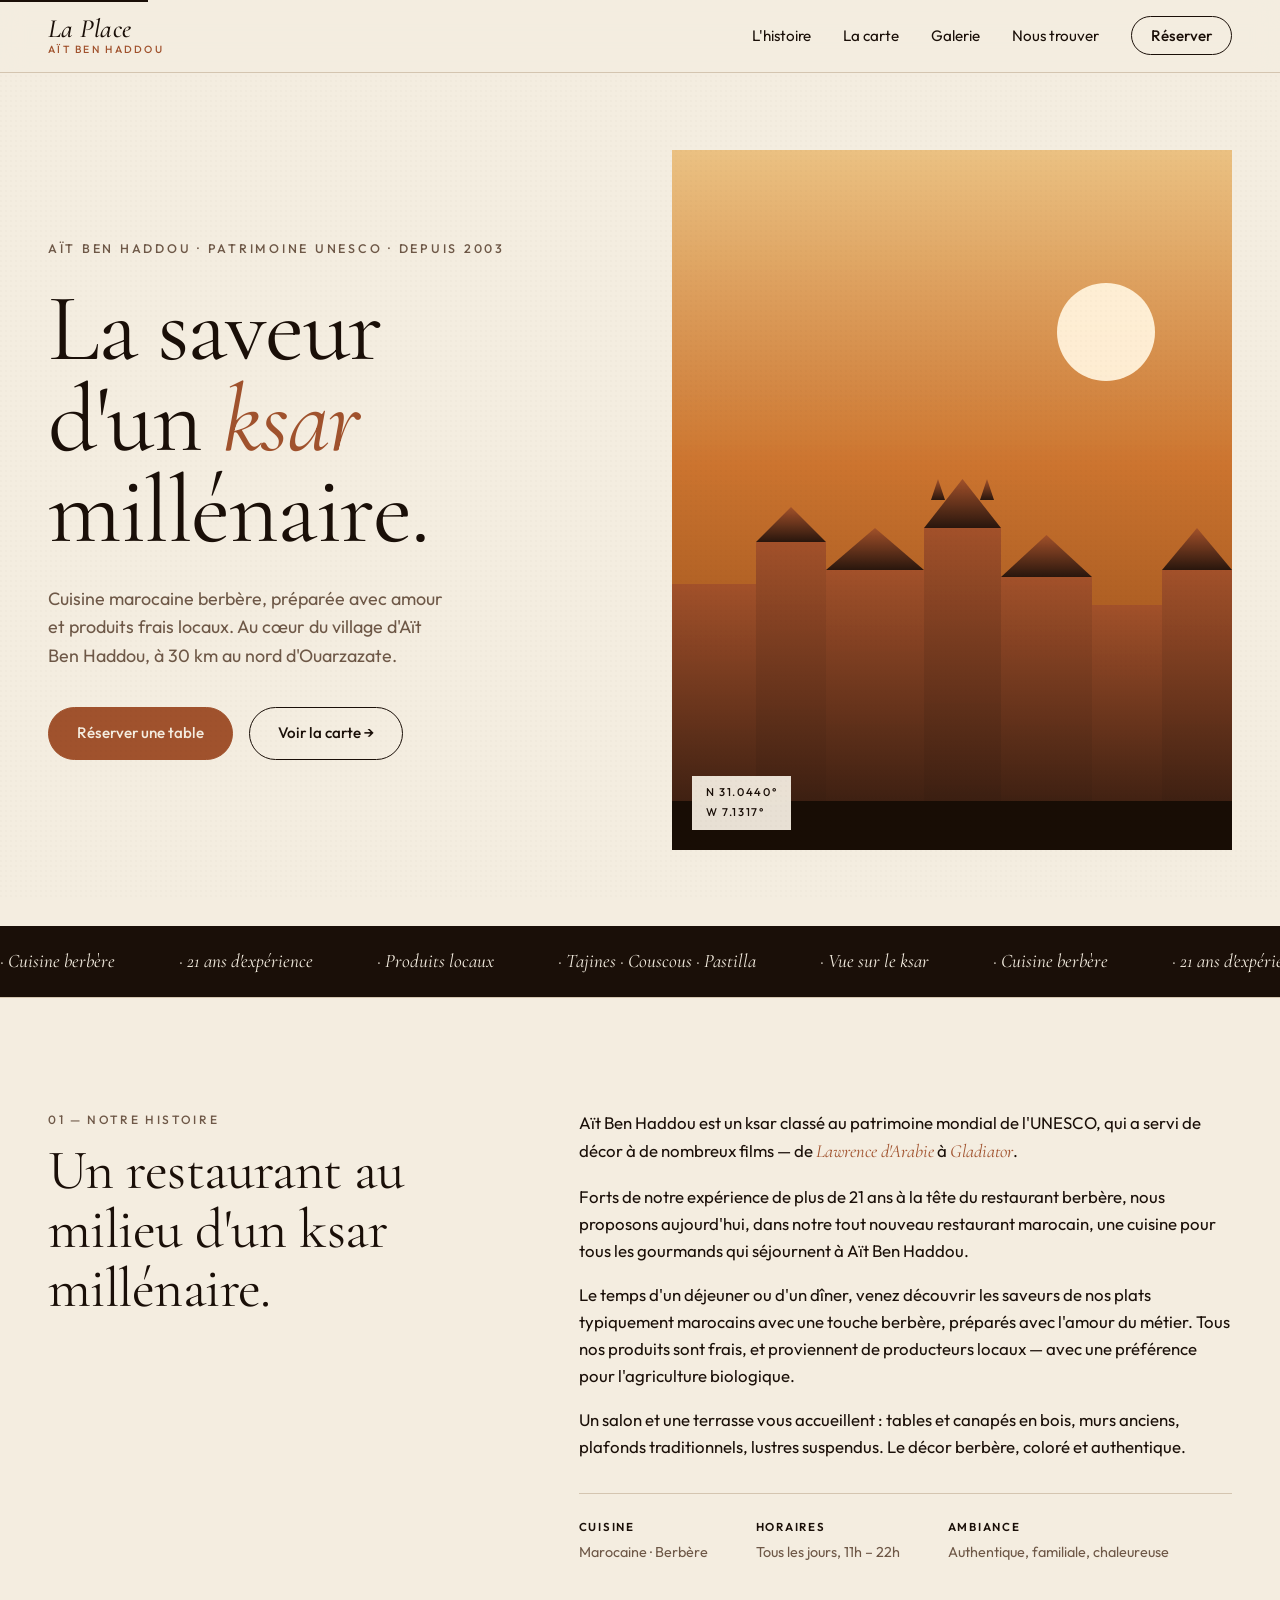
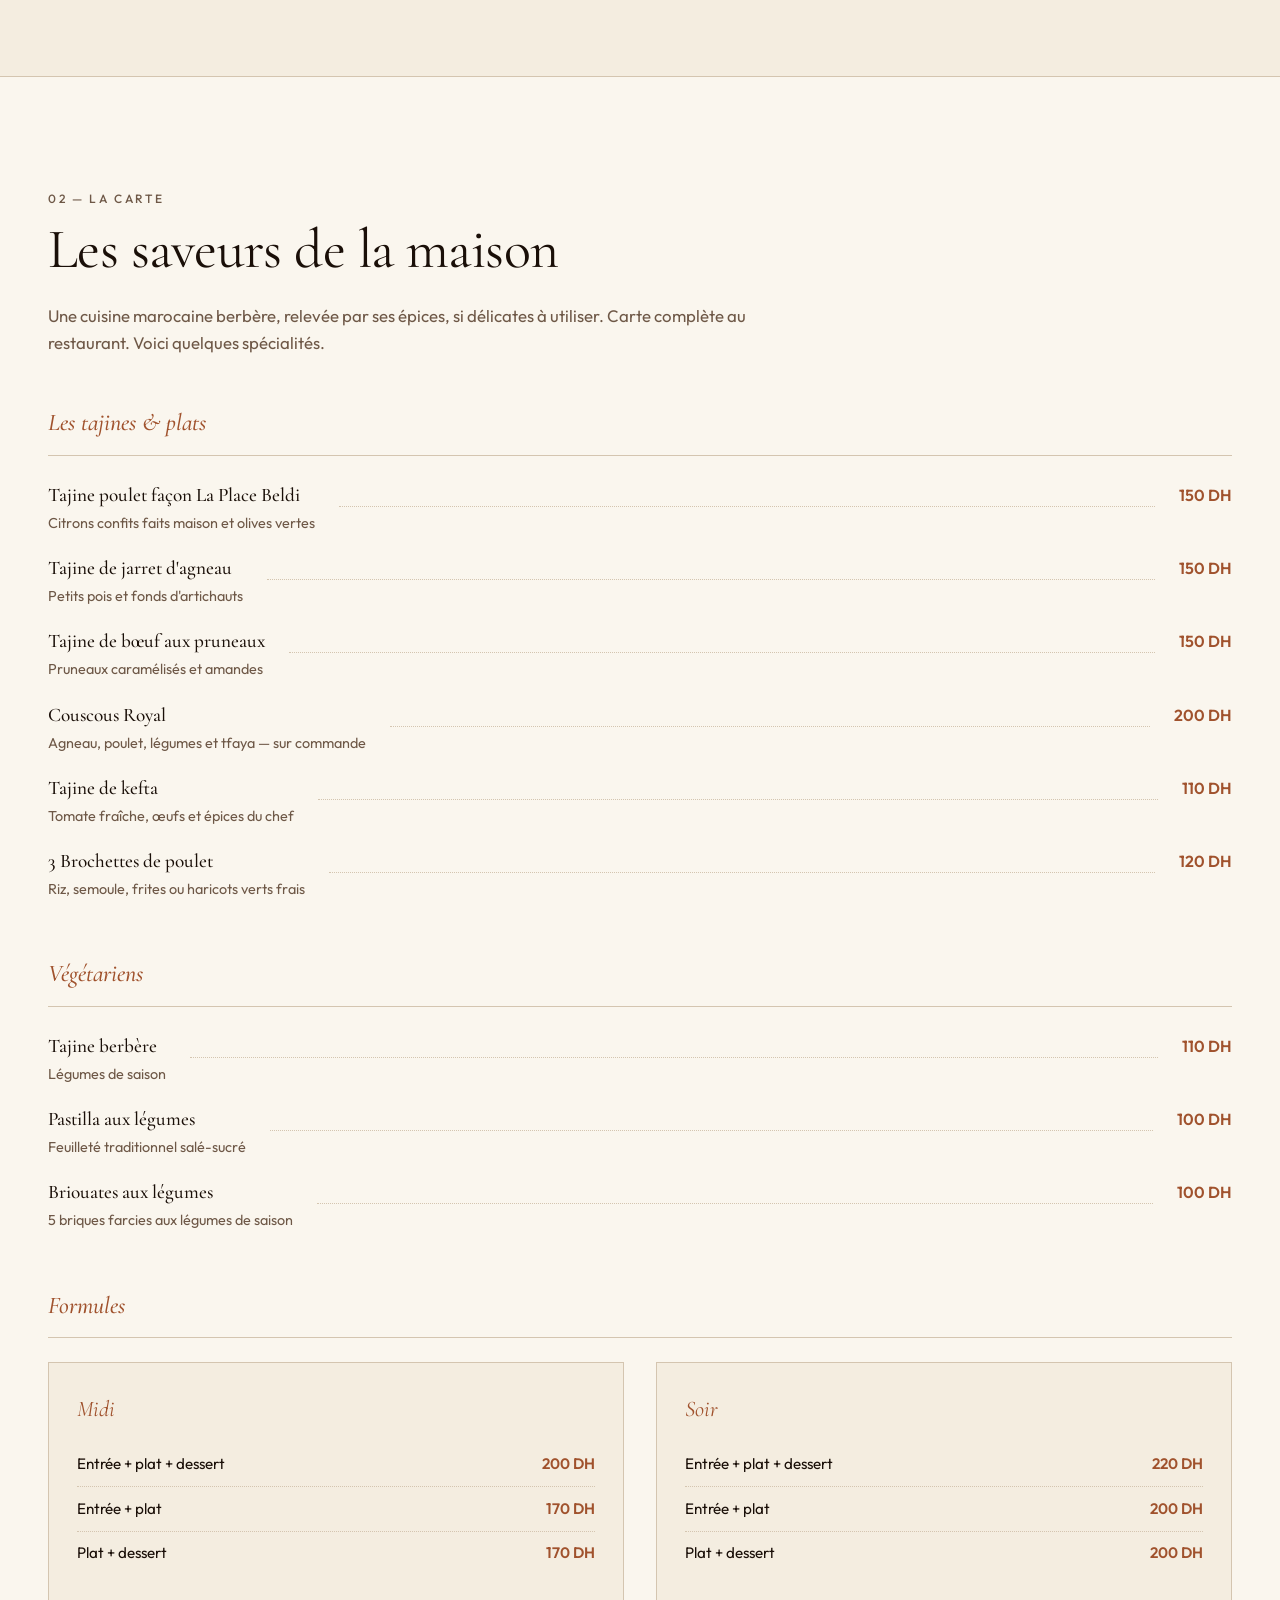
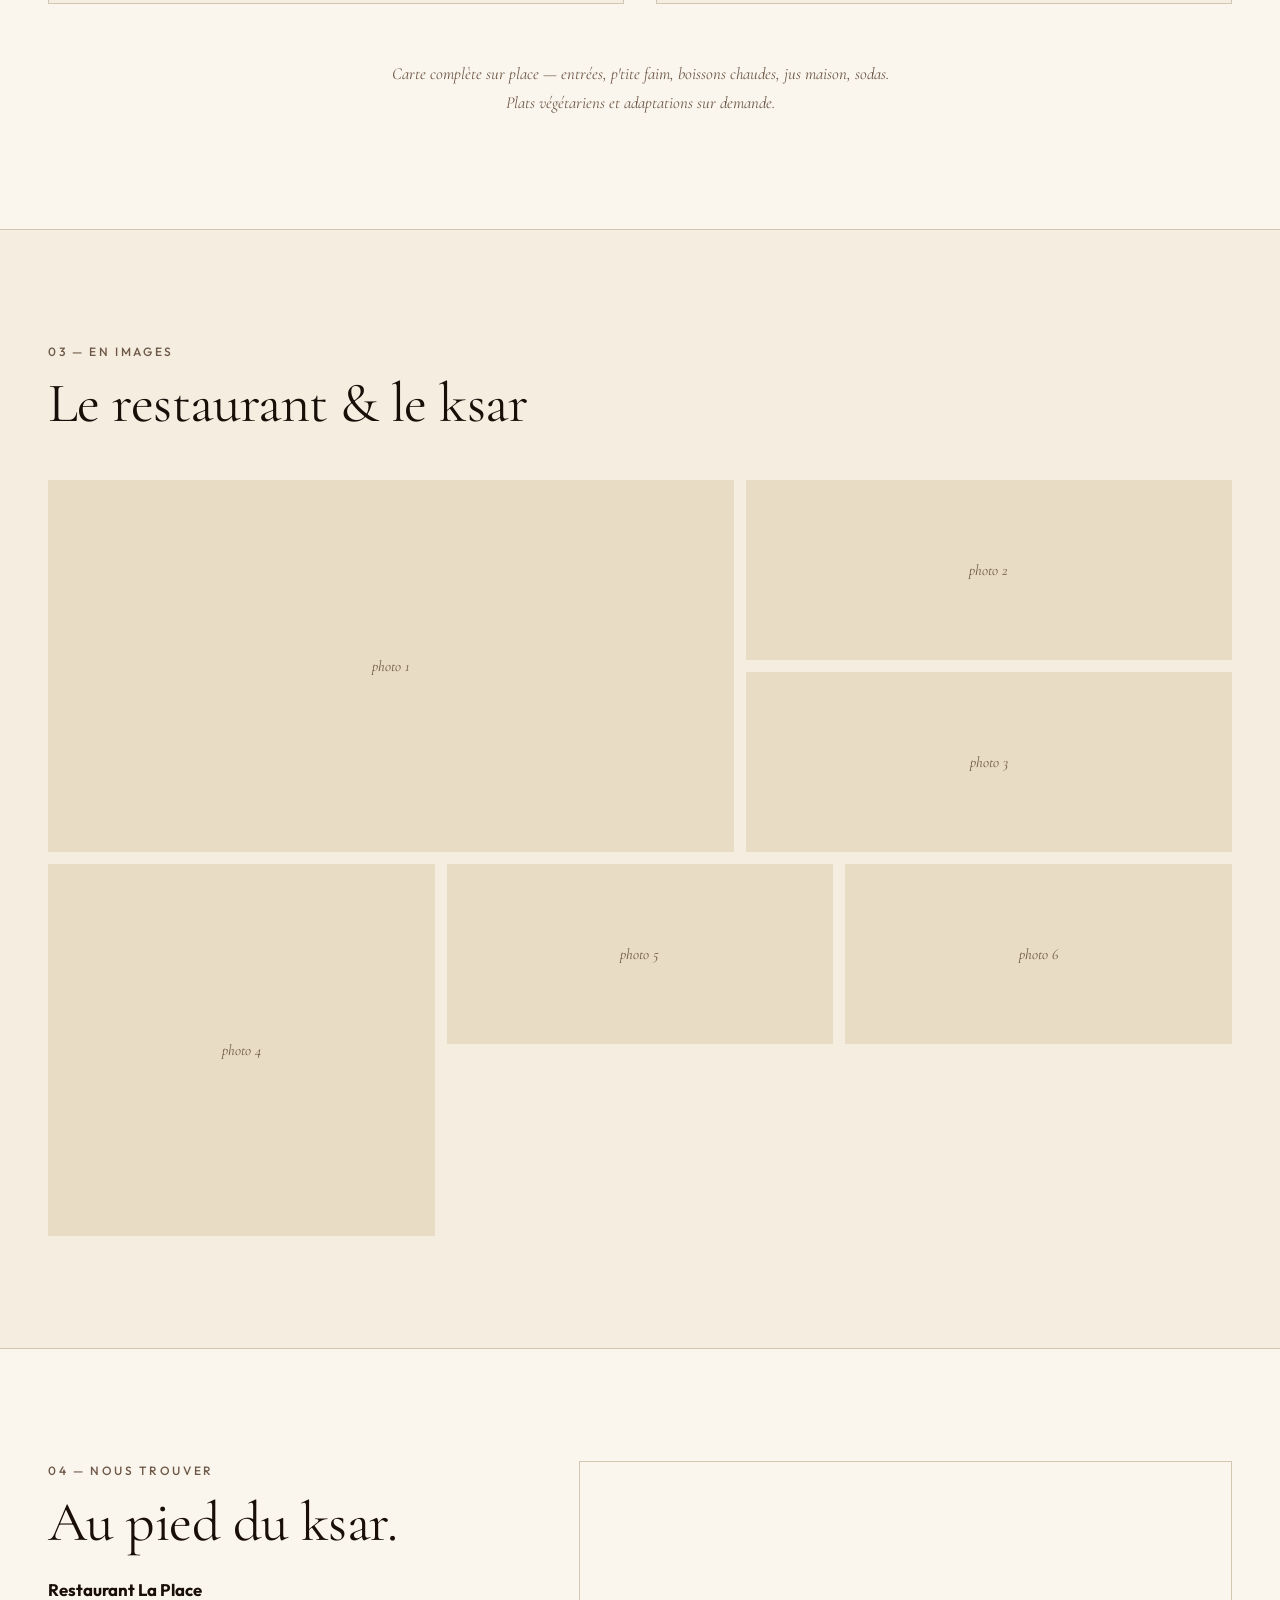
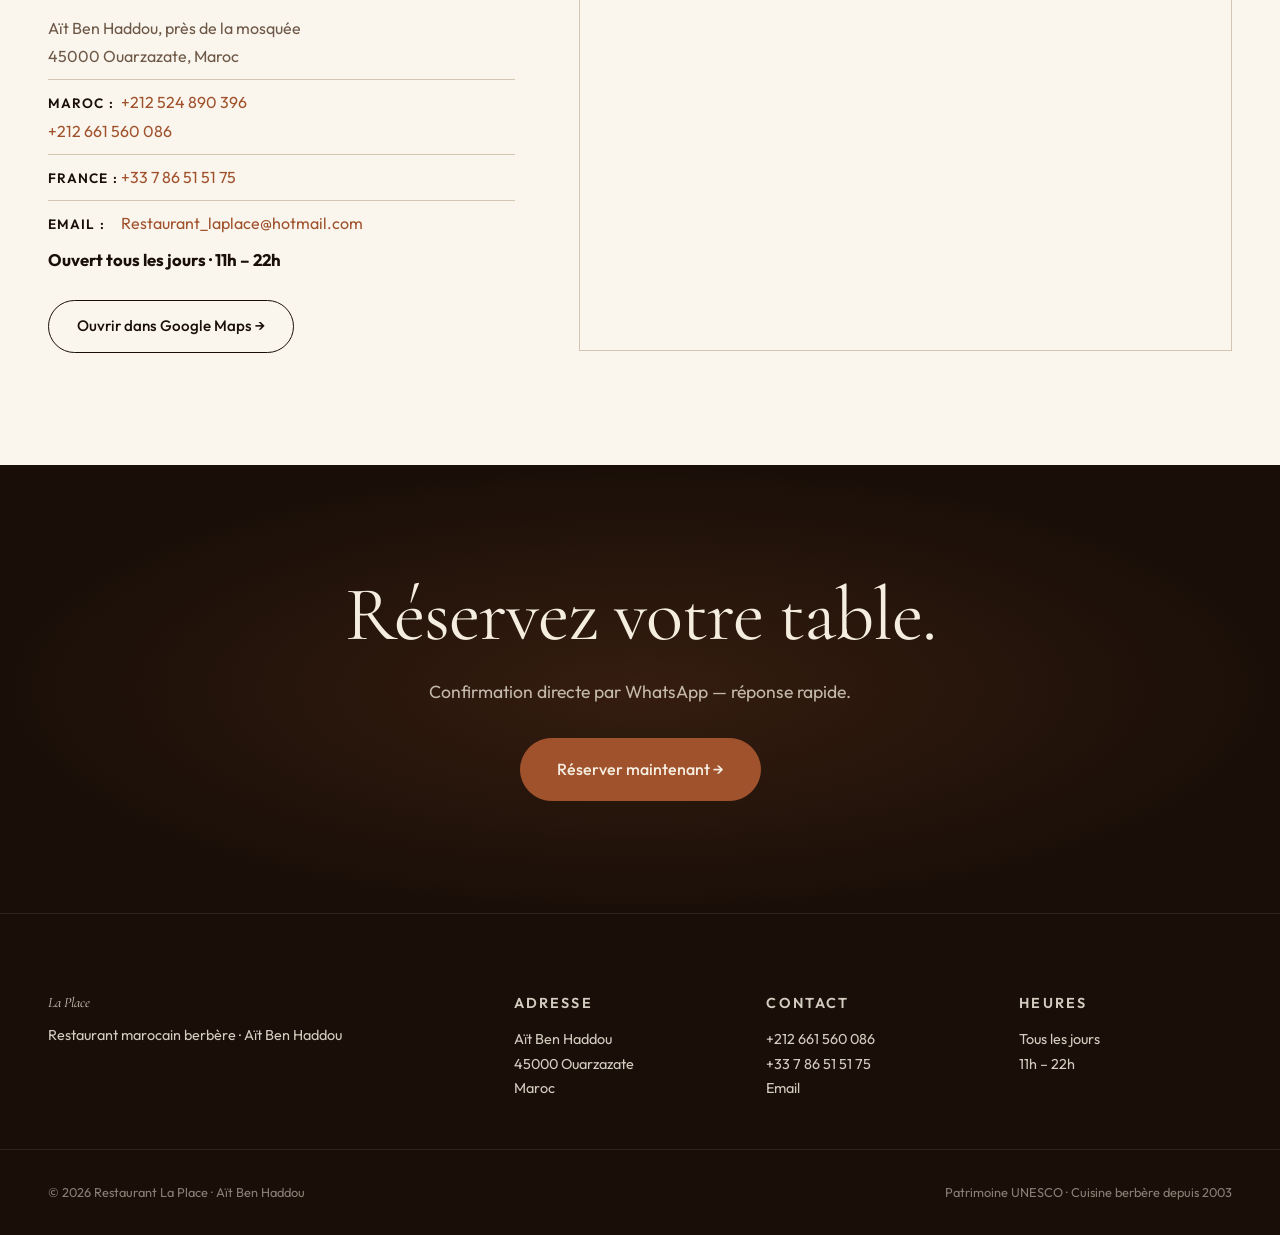
==== commit b459fd48: "X5" ====
--- a/index.html
+++ b/index.html
@@ -4,51 +4,64 @@
   <meta charset="UTF-8" />
   <meta name="viewport" content="width=device-width, initial-scale=1.0" />
 
+  <!-- SEO PRIMAIRE -->
   <title>Restaurant La Place — Cuisine Marocaine Berbère à Aït Ben Haddou, Ouarzazate</title>
-  <meta name="description" content="Restaurant La Place, au cœur du ksar d'Aït Ben Haddou classé UNESCO. Cuisine marocaine berbère authentique, tajines, couscous royal. 21 ans d'expérience. Réservation directe par WhatsApp." />
-  <meta name="keywords" content="restaurant Aït Ben Haddou, restaurant Ouarzazate, cuisine berbère, tajine Maroc, restaurant ksar, La Place" />
+  <meta name="description" content="Restaurant La Place, au cœur du ksar d'Aït Ben Haddou classé UNESCO. Cuisine marocaine berbère authentique, tajines, couscous royal, terrasse avec vue. 21 ans d'expérience. Réservation directe par WhatsApp." />
+  <meta name="keywords" content="restaurant Aït Ben Haddou, restaurant Ouarzazate, cuisine berbère, tajine Maroc, restaurant ksar, où manger Aït Ben Haddou, restaurant UNESCO Maroc, La Place" />
+  <meta name="author" content="Restaurant La Place" />
   <meta name="robots" content="index, follow" />
   <link rel="canonical" href="https://restaurantlaplace.github.io/LaPlace/" />
 
+  <!-- OPEN GRAPH -->
   <meta property="og:type" content="restaurant.restaurant" />
   <meta property="og:title" content="Restaurant La Place — Aït Ben Haddou" />
   <meta property="og:description" content="Cuisine marocaine berbère au cœur du ksar d'Aït Ben Haddou, site UNESCO." />
   <meta property="og:image" content="https://restaurantlaplace.github.io/LaPlace/images/PLACE3.jpg" />
   <meta property="og:url" content="https://restaurantlaplace.github.io/LaPlace/" />
   <meta property="og:locale" content="fr_FR" />
+  <meta property="og:site_name" content="Restaurant La Place" />
 
   <meta name="twitter:card" content="summary_large_image" />
   <meta name="twitter:title" content="Restaurant La Place — Aït Ben Haddou" />
+  <meta name="twitter:description" content="Cuisine marocaine berbère au ksar UNESCO d'Aït Ben Haddou." />
   <meta name="twitter:image" content="https://restaurantlaplace.github.io/LaPlace/images/PLACE3.jpg" />
 
+  <!-- GÉO -->
   <meta name="geo.region" content="MA-09" />
   <meta name="geo.placename" content="Aït Ben Haddou, Ouarzazate" />
   <meta name="geo.position" content="31.0439639;-7.1316642" />
   <meta name="ICBM" content="31.0439639, -7.1316642" />
 
+  <!-- ICONES -->
   <link rel="icon" type="image/svg+xml" href="images/favicon.svg" />
-  <meta name="theme-color" content="#1a1208" />
+  <meta name="theme-color" content="#a0522d" />
   <link rel="manifest" href="manifest.json" />
 
+  <!-- POLICES -->
   <link rel="preconnect" href="https://fonts.googleapis.com" />
   <link rel="preconnect" href="https://fonts.gstatic.com" crossorigin />
-  <link href="https://fonts.googleapis.com/css2?family=Cormorant+Garamond:ital,wght@0,300;0,400;0,500;0,600;1,300;1,400&family=Jost:wght@300;400;500&display=swap" rel="stylesheet" />
+  <link href="https://fonts.googleapis.com/css2?family=Cormorant+Garamond:ital,wght@0,300;0,400;0,500;0,600;1,400&family=Outfit:wght@300;400;500;600;700&display=swap" rel="stylesheet" />
 
   <link rel="stylesheet" href="styles.css" />
 
+  <!-- DONNÉES STRUCTURÉES -->
   <script type="application/ld+json">
   {
     "@context": "https://schema.org",
     "@type": "Restaurant",
     "name": "Restaurant La Place",
     "alternateName": "Café restaurant laplace",
-    "image": "https://restaurantlaplace.github.io/LaPlace/images/PLACE3.jpg",
+    "image": [
+      "https://restaurantlaplace.github.io/LaPlace/images/PLACE3.jpg",
+      "https://restaurantlaplace.github.io/LaPlace/images/PLACE2.jpg"
+    ],
     "@id": "https://restaurantlaplace.github.io/LaPlace/",
     "url": "https://restaurantlaplace.github.io/LaPlace/",
     "telephone": "+212661560086",
     "email": "Restaurant_laplace@hotmail.com",
     "priceRange": "$$",
     "servesCuisine": ["Moroccan", "Berber", "Mediterranean"],
+    "description": "Restaurant marocain berbère situé dans le ksar d'Aït Ben Haddou, classé au patrimoine mondial de l'UNESCO. 21 ans d'expérience.",
     "address": {
       "@type": "PostalAddress",
       "streetAddress": "Près de la mosquée, Aït Ben Haddou",
@@ -67,211 +80,323 @@
       "opens": "11:00",
       "closes": "22:00"
     }],
-    "acceptsReservations": "True"
+    "acceptsReservations": "True",
+    "menu": "https://restaurantlaplace.github.io/LaPlace/#menu"
   }
   </script>
 </head>
 
 <body>
-  <!-- HEADER -->
-  <header class="header">
-    <div class="logo-wrap">
-      <div class="logo-diamond" aria-hidden="true">
-        <svg viewBox="0 0 60 60" fill="none" xmlns="http://www.w3.org/2000/svg">
-          <path d="M30 2L58 30L30 58L2 30L30 2Z" fill="#1a1208"/>
-          <path d="M30 10L50 30L30 50L10 30L30 10Z" fill="#f4ede0"/>
-          <path d="M30 18L42 30L30 42L18 30L30 18Z" fill="#1a1208"/>
-        </svg>
-      </div>
-      <div class="logo-text">LA PLACE</div>
-      <div class="logo-sub">AÏT BEN HADDOU</div>
-    </div>
+  <a class="skip-link" href="#main">Aller au contenu</a>
+
+  <!-- NAVIGATION -->
+  <header class="site-header">
+    <nav class="nav" aria-label="Navigation principale">
+      <a href="/" class="brand" aria-label="Accueil">
+        <span class="brand-name">La Place</span>
+        <span class="brand-sub">Aït Ben Haddou</span>
+      </a>
+      <ul class="nav-links" id="navLinks">
+        <li><a href="#about">L'histoire</a></li>
+        <li><a href="#menu">La carte</a></li>
+        <li><a href="#gallery">Galerie</a></li>
+        <li><a href="#visit">Nous trouver</a></li>
+        <li><a href="reservation.html" class="nav-cta">Réserver</a></li>
+      </ul>
+      <button class="nav-toggle" aria-label="Menu" aria-expanded="false" aria-controls="navLinks">
+        <span></span><span></span><span></span>
+      </button>
+    </nav>
   </header>
 
-  <!-- HERO IMAGE -->
-  <div class="hero-img-wrap">
-    <img id="heroImg"
-      src="images/PLACE3.jpg"
-      alt="Le ksar d'Aït Ben Haddou, site UNESCO — Restaurant La Place"
-      onerror="this.src='images/hero-placeholder.svg'"
-    />
-    <div class="hero-overlay"></div>
-  </div>
-
-  <!-- BOOKING SECTION -->
-  <main class="booking-section">
-    <h1 class="booking-title">
-      RÉSERVEZ<br />VOTRE TABLE&nbsp;!
-    </h1>
-
-    <div class="info-row">
-      <div class="info-item">
-        <svg class="info-icon" viewBox="0 0 24 24" fill="none" stroke="currentColor" stroke-width="1.5">
-          <path d="M12 21s-8-5.5-8-11a8 8 0 1 1 16 0c0 5.5-8 11-8 11z"/>
-          <circle cx="12" cy="10" r="2.5"/>
-        </svg>
-        <span>Aït Ben Haddou, près de la mosquée,<br />Ouarzazate 45000</span>
-      </div>
-      <div class="info-item">
-        <svg class="info-icon" viewBox="0 0 24 24" fill="none" stroke="currentColor" stroke-width="1.5">
-          <circle cx="12" cy="12" r="9"/>
-          <path d="M12 7v5l3 3"/>
-        </svg>
-        <span>11:00 – 22:00</span>
-      </div>
-      <div class="info-item info-menu" id="menuToggle">
-        <svg class="info-icon" viewBox="0 0 24 24" fill="none" stroke="currentColor" stroke-width="1.5">
-          <path d="M3 6h18M3 12h18M3 18h18"/>
-        </svg>
-        <span class="menu-link">Voir la carte</span>
-      </div>
-    </div>
-
-    <!-- BOOKING FORM -->
-    <form class="booking-form" id="bookingForm" novalidate>
-      <div class="form-fields">
-        <div class="form-field">
-          <svg class="field-icon" viewBox="0 0 24 24" fill="none" stroke="currentColor" stroke-width="1.5">
-            <rect x="3" y="4" width="18" height="18" rx="2"/>
-            <path d="M16 2v4M8 2v4M3 10h18"/>
-          </svg>
-          <input type="date" id="date" name="date" required />
-        </div>
-
-        <div class="form-field">
-          <svg class="field-icon" viewBox="0 0 24 24" fill="none" stroke="currentColor" stroke-width="1.5">
-            <path d="M17 21v-2a4 4 0 0 0-4-4H5a4 4 0 0 0-4 4v2"/>
-            <circle cx="9" cy="7" r="4"/>
-            <path d="M23 21v-2a4 4 0 0 0-3-3.87M16 3.13a4 4 0 0 1 0 7.75"/>
-          </svg>
-          <div class="guest-counter">
-            <button type="button" class="counter-btn" data-act="dec">−</button>
-            <span id="guestDisplay">2 personnes</span>
-            <input type="hidden" id="guests" name="guests" value="2" />
-            <button type="button" class="counter-btn" data-act="inc">+</button>
+  <main id="main">
+
+    <!-- HERO -->
+    <section class="hero">
+      <div class="hero-grid">
+        <div class="hero-text">
+          <p class="eyebrow">Aït Ben Haddou · Patrimoine UNESCO · Depuis 2003</p>
+          <h1 class="display">
+            La saveur<br />
+            d'un <em>ksar</em><br />
+            millénaire.
+          </h1>
+          <p class="lede">
+            Cuisine marocaine berbère, préparée avec amour et produits frais locaux.
+            Au cœur du village d'Aït Ben Haddou, à 30 km au nord d'Ouarzazate.
+          </p>
+          <div class="hero-cta">
+            <a href="reservation.html" class="btn btn-primary">Réserver une table</a>
+            <a href="#menu" class="btn btn-ghost">Voir la carte →</a>
           </div>
         </div>
-
-        <div class="form-field">
-          <svg class="field-icon" viewBox="0 0 24 24" fill="none" stroke="currentColor" stroke-width="1.5">
-            <circle cx="12" cy="12" r="9"/>
-            <path d="M12 7v5l3 3"/>
-          </svg>
-          <select id="time" name="time" required>
-            <option value="">Heure</option>
-            <option>11:30</option><option>12:00</option><option>12:30</option>
-            <option>13:00</option><option>13:30</option><option>14:00</option>
-            <option>14:30</option><option>15:00</option><option>15:30</option>
-            <option>16:00</option><option>16:30</option><option>17:00</option>
-            <option>18:00</option><option>18:30</option><option>19:00</option>
-            <option>19:30</option><option>20:00</option><option>20:30</option>
-            <option>21:00</option><option>21:30</option>
-          </select>
-        </div>
-
-        <button type="submit" class="find-btn" id="submitBtn">
-          Trouver<br />une table
-        </button>
-      </div>
-
-      <div class="form-name-row">
-        <div class="form-field field-name">
-          <svg class="field-icon" viewBox="0 0 24 24" fill="none" stroke="currentColor" stroke-width="1.5">
-            <path d="M20 21v-2a4 4 0 0 0-4-4H8a4 4 0 0 0-4 4v2"/>
-            <circle cx="12" cy="7" r="4"/>
-          </svg>
-          <input type="text" id="name" name="name" placeholder="Votre nom" required autocomplete="name" />
-        </div>
-      </div>
-
-      <p class="form-error" id="formError"></p>
-      <p class="form-note">Confirmation directe via WhatsApp · Réponse rapide</p>
-    </form>
+        <div class="hero-image">
+          <img id="heroImg" src="images/PLACE3.jpg" alt="Le ksar d'Aït Ben Haddou, site classé UNESCO, vu depuis le restaurant La Place" loading="eager" onerror="this.src='images/hero-placeholder.svg'" />
+          <div class="hero-image-tag">
+            <span>N 31.0440°</span>
+            <span>W 7.1317°</span>
+          </div>
+        </div>
+      </div>
+      <div class="hero-marquee" aria-hidden="true">
+        <div class="marquee-track">
+          <span>· Cuisine berbère</span><span>· 21 ans d'expérience</span><span>· Produits locaux</span><span>· Tajines · Couscous · Pastilla</span><span>· Vue sur le ksar</span>
+          <span>· Cuisine berbère</span><span>· 21 ans d'expérience</span><span>· Produits locaux</span><span>· Tajines · Couscous · Pastilla</span><span>· Vue sur le ksar</span>
+        </div>
+      </div>
+    </section>
+
+    <!-- À PROPOS -->
+    <section id="about" class="about">
+      <div class="container two-col">
+        <div>
+          <p class="section-label">01 — Notre histoire</p>
+          <h2 class="h2">Un restaurant au milieu d'un ksar millénaire.</h2>
+        </div>
+        <div class="about-body">
+          <p>
+            Aït Ben Haddou est un ksar classé au patrimoine mondial de l'UNESCO,
+            qui a servi de décor à de nombreux films — de <em>Lawrence d'Arabie</em> à <em>Gladiator</em>.
+          </p>
+          <p>
+            Forts de notre expérience de plus de 21 ans à la tête du restaurant berbère,
+            nous proposons aujourd'hui, dans notre tout nouveau restaurant marocain,
+            une cuisine pour tous les gourmands qui séjournent à Aït Ben Haddou.
+          </p>
+          <p>
+            Le temps d'un déjeuner ou d'un dîner, venez découvrir les saveurs de nos plats
+            typiquement marocains avec une touche berbère, préparés avec l'amour du métier.
+            Tous nos produits sont frais, et proviennent de producteurs locaux —
+            avec une préférence pour l'agriculture biologique.
+          </p>
+          <p>
+            Un salon et une terrasse vous accueillent&nbsp;: tables et canapés en bois,
+            murs anciens, plafonds traditionnels, lustres suspendus.
+            Le décor berbère, coloré et authentique.
+          </p>
+          <ul class="meta-list">
+            <li><strong>Cuisine</strong> Marocaine · Berbère</li>
+            <li><strong>Horaires</strong> Tous les jours, 11h – 22h</li>
+            <li><strong>Ambiance</strong> Authentique, familiale, chaleureuse</li>
+          </ul>
+        </div>
+      </div>
+    </section>
+
+    <!-- MENU -->
+    <section id="menu" class="menu">
+      <div class="container">
+        <div class="section-head">
+          <p class="section-label">02 — La carte</p>
+          <h2 class="h2">Les saveurs de la maison</h2>
+          <p class="section-sub">
+            Une cuisine marocaine berbère, relevée par ses épices, si délicates à utiliser.
+            Carte complète au restaurant. Voici quelques spécialités.
+          </p>
+        </div>
+
+        <div class="menu-section">
+          <h3 class="menu-section-title">Les tajines & plats</h3>
+          <div class="menu-list">
+            <div class="menu-row">
+              <div class="menu-row-left">
+                <span class="dish">Tajine poulet façon La Place Beldi</span>
+                <span class="desc">Citrons confits faits maison et olives vertes</span>
+              </div>
+              <span class="dots" aria-hidden="true"></span>
+              <span class="price">150 DH</span>
+            </div>
+            <div class="menu-row">
+              <div class="menu-row-left">
+                <span class="dish">Tajine de jarret d'agneau</span>
+                <span class="desc">Petits pois et fonds d'artichauts</span>
+              </div>
+              <span class="dots" aria-hidden="true"></span>
+              <span class="price">150 DH</span>
+            </div>
+            <div class="menu-row">
+              <div class="menu-row-left">
+                <span class="dish">Tajine de bœuf aux pruneaux</span>
+                <span class="desc">Pruneaux caramélisés et amandes</span>
+              </div>
+              <span class="dots" aria-hidden="true"></span>
+              <span class="price">150 DH</span>
+            </div>
+            <div class="menu-row">
+              <div class="menu-row-left">
+                <span class="dish">Couscous Royal</span>
+                <span class="desc">Agneau, poulet, légumes et tfaya — sur commande</span>
+              </div>
+              <span class="dots" aria-hidden="true"></span>
+              <span class="price">200 DH</span>
+            </div>
+            <div class="menu-row">
+              <div class="menu-row-left">
+                <span class="dish">Tajine de kefta</span>
+                <span class="desc">Tomate fraîche, œufs et épices du chef</span>
+              </div>
+              <span class="dots" aria-hidden="true"></span>
+              <span class="price">110 DH</span>
+            </div>
+            <div class="menu-row">
+              <div class="menu-row-left">
+                <span class="dish">3 Brochettes de poulet</span>
+                <span class="desc">Riz, semoule, frites ou haricots verts frais</span>
+              </div>
+              <span class="dots" aria-hidden="true"></span>
+              <span class="price">120 DH</span>
+            </div>
+          </div>
+        </div>
+
+        <div class="menu-section">
+          <h3 class="menu-section-title">Végétariens</h3>
+          <div class="menu-list">
+            <div class="menu-row">
+              <div class="menu-row-left">
+                <span class="dish">Tajine berbère</span>
+                <span class="desc">Légumes de saison</span>
+              </div>
+              <span class="dots" aria-hidden="true"></span>
+              <span class="price">110 DH</span>
+            </div>
+            <div class="menu-row">
+              <div class="menu-row-left">
+                <span class="dish">Pastilla aux légumes</span>
+                <span class="desc">Feuilleté traditionnel salé-sucré</span>
+              </div>
+              <span class="dots" aria-hidden="true"></span>
+              <span class="price">100 DH</span>
+            </div>
+            <div class="menu-row">
+              <div class="menu-row-left">
+                <span class="dish">Briouates aux légumes</span>
+                <span class="desc">5 briques farcies aux légumes de saison</span>
+              </div>
+              <span class="dots" aria-hidden="true"></span>
+              <span class="price">100 DH</span>
+            </div>
+          </div>
+        </div>
+
+        <div class="menu-section">
+          <h3 class="menu-section-title">Formules</h3>
+          <div class="formulas">
+            <div class="formula">
+              <p class="formula-label">Midi</p>
+              <ul>
+                <li><span>Entrée + plat + dessert</span> <span>200 DH</span></li>
+                <li><span>Entrée + plat</span> <span>170 DH</span></li>
+                <li><span>Plat + dessert</span> <span>170 DH</span></li>
+              </ul>
+            </div>
+            <div class="formula">
+              <p class="formula-label">Soir</p>
+              <ul>
+                <li><span>Entrée + plat + dessert</span> <span>220 DH</span></li>
+                <li><span>Entrée + plat</span> <span>200 DH</span></li>
+                <li><span>Plat + dessert</span> <span>200 DH</span></li>
+              </ul>
+            </div>
+          </div>
+        </div>
+
+        <p class="menu-foot">
+          Carte complète sur place — entrées, p'tite faim, boissons chaudes, jus maison, sodas.
+          <br />Plats végétariens et adaptations sur demande.
+        </p>
+      </div>
+    </section>
+
+    <!-- GALERIE -->
+    <section id="gallery" class="gallery">
+      <div class="container">
+        <div class="section-head">
+          <p class="section-label">03 — En images</p>
+          <h2 class="h2">Le restaurant & le ksar</h2>
+        </div>
+        <div class="gallery-grid" id="galleryGrid">
+          <!-- Rempli par script.js -->
+        </div>
+      </div>
+    </section>
+
+    <!-- VISITER -->
+    <section id="visit" class="visit">
+      <div class="container two-col">
+        <div>
+          <p class="section-label">04 — Nous trouver</p>
+          <h2 class="h2">Au pied du ksar.</h2>
+          <address class="visit-address">
+            <p><strong>Restaurant La Place</strong></p>
+            <p>Aït Ben Haddou, près de la mosquée<br />
+              45000 Ouarzazate, Maroc</p>
+            <p class="contact-block">
+              <span>Maroc&nbsp;:</span>
+              <a href="tel:+212524890396">+212 524 890 396</a><br />
+              <a href="tel:+212661560086">+212 661 560 086</a>
+            </p>
+            <p class="contact-block">
+              <span>France&nbsp;:</span>
+              <a href="tel:+33786515175">+33 7 86 51 51 75</a>
+            </p>
+            <p class="contact-block">
+              <span>Email&nbsp;:</span>
+              <a href="mailto:Restaurant_laplace@hotmail.com">Restaurant_laplace@hotmail.com</a>
+            </p>
+            <p><strong>Ouvert tous les jours · 11h – 22h</strong></p>
+          </address>
+          <a href="https://maps.app.goo.gl/17X4184PW7uEgDff9" target="_blank" rel="noopener" class="btn btn-ghost">Ouvrir dans Google Maps →</a>
+        </div>
+        <div class="map-wrap">
+          <iframe
+            title="Carte de localisation du restaurant La Place à Aït Ben Haddou"
+            src="https://maps.google.com/maps?q=31.0439639,-7.1316642&hl=fr&z=17&output=embed"
+            loading="lazy"
+            referrerpolicy="no-referrer-when-downgrade"
+          ></iframe>
+        </div>
+      </div>
+    </section>
+
+    <!-- CTA RÉSERVATION -->
+    <section class="booking-cta">
+      <div class="container">
+        <h2 class="h2-large">Réservez votre table.</h2>
+        <p>Confirmation directe par WhatsApp — réponse rapide.</p>
+        <a href="reservation.html" class="btn btn-primary btn-large">Réserver maintenant →</a>
+      </div>
+    </section>
   </main>
 
-  <!-- MENU MODAL -->
-  <div class="menu-modal" id="menuModal" aria-hidden="true">
-    <div class="menu-modal-inner">
-      <button class="modal-close" id="modalClose" aria-label="Fermer">×</button>
-      <h2 class="modal-title">La Carte</h2>
-
-      <div class="modal-section">
-        <h3>Tajines & plats</h3>
-        <div class="modal-items">
-          <div class="modal-item"><span>Tajine poulet La Place Beldi</span><span>150 DH</span></div>
-          <div class="modal-item"><span>Tajine jarret d'agneau</span><span>150 DH</span></div>
-          <div class="modal-item"><span>Tajine bœuf aux pruneaux</span><span>150 DH</span></div>
-          <div class="modal-item"><span>Tajine viande figues & dattes</span><span>140 DH</span></div>
-          <div class="modal-item"><span>Tajine kefta à la tomate</span><span>110 DH</span></div>
-          <div class="modal-item"><span>Couscous Royal (sur commande)</span><span>200 DH</span></div>
-          <div class="modal-item"><span>3 Brochettes de poulet</span><span>120 DH</span></div>
-        </div>
-      </div>
-
-      <div class="modal-section">
-        <h3>Végétariens</h3>
-        <div class="modal-items">
-          <div class="modal-item"><span>Tajine berbère</span><span>110 DH</span></div>
-          <div class="modal-item"><span>Pastilla aux légumes</span><span>100 DH</span></div>
-          <div class="modal-item"><span>Briouates aux légumes</span><span>100 DH</span></div>
-        </div>
-      </div>
-
-      <div class="modal-section">
-        <h3>Formules</h3>
-        <div class="modal-items">
-          <div class="modal-item"><span>Midi — Entrée + plat + dessert</span><span>200 DH</span></div>
-          <div class="modal-item"><span>Midi — Entrée + plat</span><span>170 DH</span></div>
-          <div class="modal-item"><span>Soir — Entrée + plat + dessert</span><span>220 DH</span></div>
-          <div class="modal-item"><span>Soir — Entrée + plat</span><span>200 DH</span></div>
-        </div>
-      </div>
-
-      <div class="modal-section">
-        <h3>Entrées & p'tite faim</h3>
-        <div class="modal-items">
-          <div class="modal-item"><span>Salade berbère</span><span>35 DH</span></div>
-          <div class="modal-item"><span>Harira berbère</span><span>35 DH</span></div>
-          <div class="modal-item"><span>Trio (sur commande)</span><span>100 DH</span></div>
-          <div class="modal-item"><span>Salade Chamali</span><span>70 DH</span></div>
-        </div>
-      </div>
-
-      <div class="modal-section">
-        <h3>Desserts & boissons</h3>
-        <div class="modal-items">
-          <div class="modal-item"><span>Moëlleux au chocolat royal</span><span>70 DH</span></div>
-          <div class="modal-item"><span>Thé/Café + pâtisseries</span><span>40 DH</span></div>
-          <div class="modal-item"><span>Thé à la menthe</span><span>15 DH</span></div>
-          <div class="modal-item"><span>Jus d'orange nature</span><span>20 DH</span></div>
-          <div class="modal-item"><span>Jus d'avocat</span><span>30 DH</span></div>
-        </div>
-      </div>
-    </div>
-  </div>
-  <div class="modal-backdrop" id="modalBackdrop"></div>
-
   <!-- FOOTER -->
-  <footer class="footer">
-    <div class="footer-cols">
+  <footer class="site-footer">
+    <div class="container footer-grid">
       <div>
-        <p class="footer-label">Téléphone</p>
-        <p><a href="tel:+212524890396">+212 524 890 396</a></p>
+        <p class="brand-foot">La Place</p>
+        <p class="foot-small">Restaurant marocain berbère · Aït Ben Haddou</p>
+      </div>
+      <div>
+        <p class="foot-label">Adresse</p>
+        <p>Aït Ben Haddou<br />45000 Ouarzazate<br />Maroc</p>
+      </div>
+      <div>
+        <p class="foot-label">Contact</p>
         <p><a href="tel:+212661560086">+212 661 560 086</a></p>
         <p><a href="tel:+33786515175">+33 7 86 51 51 75</a></p>
+        <p><a href="mailto:Restaurant_laplace@hotmail.com">Email</a></p>
       </div>
       <div>
-        <p class="footer-label">Email</p>
-        <p><a href="mailto:Restaurant_laplace@hotmail.com">Restaurant_laplace@hotmail.com</a></p>
-      </div>
-      <div>
-        <p class="footer-label">Horaires</p>
-        <p>Tous les jours<br />11:00 – 22:00</p>
+        <p class="foot-label">Heures</p>
+        <p>Tous les jours<br />11h – 22h</p>
       </div>
     </div>
-    <p class="footer-copy">© <span id="year"></span> Restaurant La Place · Aït Ben Haddou · Patrimoine UNESCO</p>
+    <div class="container foot-bottom">
+      <p>© <span id="year"></span> Restaurant La Place · Aït Ben Haddou</p>
+      <p>Patrimoine UNESCO · Cuisine berbère depuis 2003</p>
+    </div>
   </footer>
 
   <script src="script.js"></script>
 </body>
-</html>+</html>
--- a/styles.css
+++ b/styles.css
@@ -1,449 +1,913 @@
 /* =========================================================
-   RESTAURANT LA PLACE — Styles (Shtatto-inspired layout)
-   Clean, centered, black & warm earth tones
-   Cormorant Garamond display + Jost body
+   RESTAURANT LA PLACE — Feuille de style
+   Palette : argile / ocre kasbah / espresso / safran
+   Fontes : Cormorant Garamond (titres) + Outfit (corps)
    ========================================================= */
 
 :root {
-  --black:    #1a1208;
-  --off-black:#2a1810;
-  --clay:     #f4ede0;
-  --bone:     #e8dcc8;
-  --ochre:    #a0522d;
-  --muted:    #7a6555;
-  --line:     #d4c5b0;
-  --white:    #ffffff;
+  --clay:         #f4ede0;
+  --clay-soft:    #faf6ee;
+  --bone:         #e8dcc4;
+  --ochre:        #a0522d;      /* ocre kasbah */
+  --ochre-d:      #84411f;
+  --saffron:      #c87533;
+  --espresso:     #2a1810;
+  --ink:          #1a0f08;
+  --muted:        #6e5847;
+  --olive:        #6b6839;
+  --line:         #d4c5b0;
+
+  --max-w: 1280px;
+  --gutter: clamp(1.25rem, 4vw, 3rem);
 
   --font-display: 'Cormorant Garamond', Georgia, serif;
-  --font-body:    'Jost', system-ui, sans-serif;
-  --gutter: clamp(1.25rem, 4vw, 2.5rem);
+  --font-body:    'Outfit', system-ui, -apple-system, sans-serif;
 }
 
 * { margin: 0; padding: 0; box-sizing: border-box; }
-html { scroll-behavior: smooth; }
+html { scroll-behavior: smooth; -webkit-text-size-adjust: 100%; }
 body {
   font-family: var(--font-body);
+  font-size: 16px;
+  line-height: 1.6;
+  color: var(--ink);
   background: var(--clay);
-  color: var(--black);
   -webkit-font-smoothing: antialiased;
-}
-img { max-width: 100%; display: block; }
-a { color: inherit; text-decoration: none; }
-button { cursor: pointer; font-family: inherit; }
-input, select { font-family: inherit; }
-
-/* ── HEADER ─────────────────────────────────────── */
-.header {
-  background: var(--clay);
-  text-align: center;
-  padding: 2.5rem var(--gutter) 1.5rem;
-}
-
-.logo-wrap {
+  text-rendering: optimizeLegibility;
+}
+
+/* Texture argileuse subtile */
+body::before {
+  content: '';
+  position: fixed; inset: 0;
+  pointer-events: none;
+  background-image:
+    radial-gradient(circle at 1px 1px, rgba(42,24,16,0.025) 1px, transparent 0);
+  background-size: 5px 5px;
+  z-index: 1;
+  opacity: 0.7;
+}
+
+img { max-width: 100%; display: block; height: auto; }
+a { color: inherit; text-decoration: none; transition: opacity .2s, color .2s; }
+button { font-family: inherit; cursor: pointer; }
+input, select, textarea { font-family: inherit; font-size: inherit; }
+
+.container {
+  width: 100%;
+  max-width: var(--max-w);
+  margin: 0 auto;
+  padding-left: var(--gutter);
+  padding-right: var(--gutter);
+}
+
+.skip-link {
+  position: absolute; top: -40px; left: 0;
+  background: var(--ink); color: var(--clay);
+  padding: 0.5rem 1rem; z-index: 100;
+}
+.skip-link:focus { top: 0; }
+
+/* ============== HEADER ============== */
+.site-header {
+  position: sticky; top: 0;
+  z-index: 50;
+  background: rgba(244, 237, 224, 0.92);
+  backdrop-filter: blur(12px);
+  -webkit-backdrop-filter: blur(12px);
+  border-bottom: 1px solid var(--line);
+}
+.nav {
+  max-width: var(--max-w);
+  margin: 0 auto;
+  padding: 1rem var(--gutter);
+  display: flex;
+  align-items: center;
+  justify-content: space-between;
+}
+.brand {
+  display: flex;
+  flex-direction: column;
+  line-height: 1;
+}
+.brand-name {
+  font-family: var(--font-display);
+  font-weight: 500;
+  font-size: 1.65rem;
+  letter-spacing: 0.01em;
+  color: var(--ink);
+  font-style: italic;
+}
+.brand-sub {
+  font-size: 0.65rem;
+  text-transform: uppercase;
+  letter-spacing: 0.22em;
+  color: var(--ochre);
+  margin-top: 3px;
+  font-weight: 500;
+}
+
+.nav-links {
+  list-style: none;
+  display: flex;
+  align-items: center;
+  gap: 2rem;
+  font-size: 0.95rem;
+  font-weight: 400;
+}
+.nav-links a { color: var(--ink); }
+.nav-links a:hover { color: var(--ochre); }
+.nav-cta {
+  padding: 0.55rem 1.2rem;
+  border: 1px solid var(--ink);
+  border-radius: 999px;
+  transition: all .2s;
+  font-weight: 500;
+}
+.nav-cta:hover {
+  background: var(--ink);
+  color: var(--clay) !important;
+}
+.nav-cta-active {
+  background: var(--ink);
+  color: var(--clay);
+}
+
+.nav-toggle {
+  display: none;
+  background: transparent;
+  border: none;
+  width: 32px; height: 32px;
+  flex-direction: column;
+  justify-content: center;
+  gap: 5px;
+  padding: 0;
+}
+.nav-toggle span {
+  display: block;
+  width: 24px; height: 2px;
+  background: var(--ink);
+  transition: transform .3s;
+}
+
+@media (max-width: 850px) {
+  .nav-links {
+    position: fixed;
+    top: 72px; left: 0; right: 0;
+    background: var(--clay);
+    flex-direction: column;
+    gap: 0;
+    padding: 1rem var(--gutter);
+    border-bottom: 1px solid var(--line);
+    transform: translateY(-110%);
+    transition: transform .3s ease;
+  }
+  .nav-links.open { transform: translateY(0); }
+  .nav-links li { width: 100%; }
+  .nav-links a { display: block; padding: 1rem 0; border-bottom: 1px solid var(--line); }
+  .nav-links li:last-child a { border-bottom: none; }
+  .nav-cta { display: inline-block; margin-top: 0.5rem; }
+  .nav-toggle { display: flex; }
+}
+
+/* ============== HERO ============== */
+.hero {
+  position: relative;
+  padding-top: clamp(2rem, 6vw, 5rem);
+  padding-bottom: 0;
+  overflow: hidden;
+}
+.hero-grid {
+  max-width: var(--max-w);
+  margin: 0 auto;
+  padding: 0 var(--gutter);
+  display: grid;
+  grid-template-columns: 1fr 1fr;
+  gap: clamp(2rem, 5vw, 4rem);
+  align-items: center;
+  min-height: clamp(500px, 70vh, 720px);
+}
+.hero-text { animation: fadeUp 1s ease-out both; }
+.eyebrow {
+  font-size: 0.78rem;
+  text-transform: uppercase;
+  letter-spacing: 0.22em;
+  color: var(--muted);
+  margin-bottom: 1.5rem;
+  font-weight: 500;
+}
+.display {
+  font-family: var(--font-display);
+  font-weight: 400;
+  font-size: clamp(3rem, 7.5vw, 6rem);
+  line-height: 0.95;
+  letter-spacing: -0.015em;
+  color: var(--ink);
+  margin-bottom: 1.75rem;
+}
+.display em {
+  font-style: italic;
+  color: var(--ochre);
+  font-weight: 400;
+}
+.display-sm {
+  font-family: var(--font-display);
+  font-weight: 400;
+  font-size: clamp(2.5rem, 5.5vw, 4.5rem);
+  line-height: 1;
+  letter-spacing: -0.015em;
+  color: var(--ink);
+  margin-bottom: 1.5rem;
+}
+.display-sm em { font-style: italic; color: var(--ochre); }
+
+.lede {
+  font-size: clamp(1.05rem, 1.4vw, 1.2rem);
+  color: var(--muted);
+  max-width: 34ch;
+  margin-bottom: 2.25rem;
+  line-height: 1.6;
+}
+.hero-cta {
+  display: flex;
+  gap: 1rem;
+  flex-wrap: wrap;
+  align-items: center;
+}
+
+.hero-image {
+  position: relative;
+  aspect-ratio: 4/5;
+  overflow: hidden;
+  animation: fadeIn 1.2s ease-out 0.2s both;
+  background: var(--bone);
+}
+.hero-image img {
+  width: 100%; height: 100%;
+  object-fit: cover;
+  filter: saturate(1.03) contrast(1.02);
+}
+.hero-image-tag {
+  position: absolute;
+  bottom: 1.25rem; left: 1.25rem;
+  background: rgba(244, 237, 224, 0.95);
+  backdrop-filter: blur(8px);
+  padding: 0.5rem 0.85rem;
+  font-size: 0.7rem;
+  letter-spacing: 0.15em;
+  text-transform: uppercase;
+  font-weight: 500;
+  display: flex;
+  flex-direction: column;
+  gap: 2px;
+  color: var(--ink);
+}
+
+@media (max-width: 850px) {
+  .hero-grid { grid-template-columns: 1fr; gap: 2rem; min-height: auto; }
+  .hero-image { aspect-ratio: 4/3; max-height: 60vh; }
+}
+
+/* Bandeau marquee */
+.hero-marquee {
+  margin-top: clamp(3rem, 6vw, 5rem);
+  background: var(--ink);
+  color: var(--clay);
+  padding: 1.25rem 0;
+  overflow: hidden;
+  font-family: var(--font-display);
+  font-style: italic;
+  font-weight: 400;
+}
+.marquee-track {
   display: inline-flex;
-  flex-direction: column;
-  align-items: center;
-  gap: 0.4rem;
-}
-
-.logo-diamond svg {
-  width: 72px;
-  height: 72px;
-}
-
-.logo-text {
-  font-family: var(--font-body);
-  font-weight: 300;
-  font-size: 2rem;
-  letter-spacing: 0.35em;
-  color: var(--black);
-  margin-top: 0.25rem;
-}
-
-.logo-sub {
-  font-size: 0.65rem;
-  letter-spacing: 0.3em;
-  color: var(--ochre);
-  font-weight: 400;
-  text-transform: uppercase;
-}
-
-/* ── HERO IMAGE ───────────────────────────────────── */
-.hero-img-wrap {
-  position: relative;
-  width: 100%;
-  height: clamp(240px, 42vw, 520px);
-  overflow: hidden;
-}
-
-.hero-img-wrap img {
-  width: 100%;
-  height: 100%;
-  object-fit: cover;
-  object-position: center;
-  display: block;
-}
-
-.hero-overlay {
-  position: absolute;
-  inset: 0;
-  background: linear-gradient(
-    to bottom,
-    transparent 50%,
-    rgba(26,18,8,0.25) 100%
-  );
-}
-
-/* ── BOOKING SECTION ──────────────────────────────── */
-.booking-section {
-  max-width: 960px;
-  margin: 0 auto;
-  padding: 3rem var(--gutter) 2rem;
-  text-align: center;
-}
-
-.booking-title {
-  font-family: var(--font-display);
-  font-weight: 400;
-  font-size: clamp(2.6rem, 7vw, 5rem);
-  letter-spacing: 0.04em;
-  line-height: 1;
-  color: var(--black);
-  margin-bottom: 1.75rem;
-}
-
-/* ── INFO ROW ─────────────────────────────────────── */
-.info-row {
-  display: flex;
-  justify-content: center;
-  gap: 2rem;
-  flex-wrap: wrap;
-  margin-bottom: 2.5rem;
-}
-
-.info-item {
-  display: flex;
-  align-items: flex-start;
-  gap: 0.5rem;
-  font-size: 0.88rem;
-  color: var(--off-black);
-  text-align: left;
-  line-height: 1.5;
-}
-
-.info-icon {
-  width: 18px;
-  height: 18px;
-  flex-shrink: 0;
-  margin-top: 2px;
-  color: var(--off-black);
-}
-
-.info-menu {
-  cursor: pointer;
-  transition: color .2s;
-}
-.info-menu:hover { color: var(--ochre); }
-.info-menu:hover .info-icon { color: var(--ochre); }
-
-.menu-link {
-  text-decoration: underline;
-  text-underline-offset: 3px;
-}
-
-/* ── BOOKING FORM ─────────────────────────────────── */
-.booking-form {
-  max-width: 860px;
-  margin: 0 auto;
-}
-
-.form-fields {
-  display: flex;
-  align-items: stretch;
-  border: 1.5px solid var(--black);
-  background: var(--white);
-}
-
-.form-field {
-  flex: 1;
-  display: flex;
-  align-items: center;
-  gap: 0.6rem;
-  padding: 0 1.2rem;
-  border-right: 1px solid var(--line);
-  min-width: 0;
-  height: 58px;
-}
-
-.form-field:last-of-type {
-  border-right: none;
-}
-
-.field-icon {
-  width: 18px;
-  height: 18px;
-  flex-shrink: 0;
-  color: var(--muted);
-}
-
-.form-field input[type="date"],
-.form-field select {
-  flex: 1;
-  border: none;
-  outline: none;
-  background: transparent;
-  font-size: 0.9rem;
-  color: var(--black);
-  font-weight: 400;
-  min-width: 0;
-  width: 100%;
-  height: 100%;
-  appearance: none;
-  -webkit-appearance: none;
-}
-
-.form-field input[type="date"]::-webkit-calendar-picker-indicator {
-  opacity: 0.4;
-  cursor: pointer;
-}
-
-.form-field select option[value=""] {
-  color: var(--muted);
-}
-
-/* Guest counter */
-.guest-counter {
-  display: flex;
-  align-items: center;
-  gap: 0.5rem;
-  flex: 1;
-}
-
-.counter-btn {
-  width: 24px;
-  height: 24px;
-  background: var(--black);
-  color: var(--white);
-  border: none;
-  font-size: 1rem;
-  display: flex;
+  gap: 3rem;
+  white-space: nowrap;
+  animation: marquee 35s linear infinite;
+  font-size: clamp(1.1rem, 1.5vw, 1.35rem);
+}
+.marquee-track span { padding-right: 1rem; }
+@keyframes marquee {
+  from { transform: translateX(0); }
+  to   { transform: translateX(-50%); }
+}
+
+/* ============== BUTTONS ============== */
+.btn {
+  display: inline-flex;
   align-items: center;
   justify-content: center;
-  flex-shrink: 0;
+  gap: 0.5rem;
+  padding: 0.85rem 1.75rem;
+  border-radius: 999px;
+  font-weight: 500;
+  font-size: 0.95rem;
+  border: 1px solid transparent;
+  transition: all .25s ease;
+  white-space: nowrap;
+  cursor: pointer;
+  font-family: inherit;
+}
+.btn-primary {
+  background: var(--ochre);
+  color: var(--clay);
+  border-color: var(--ochre);
+}
+.btn-primary:hover {
+  background: var(--ochre-d);
+  border-color: var(--ochre-d);
+  transform: translateY(-1px);
+}
+.btn-ghost {
+  background: transparent;
+  color: var(--ink);
+  border-color: var(--ink);
+}
+.btn-ghost:hover {
+  background: var(--ink);
+  color: var(--clay);
+}
+.btn-large { padding: 1.1rem 2.25rem; font-size: 1rem; }
+.btn-block { width: 100%; }
+.btn-icon { display: inline-flex; }
+
+/* ============== SECTIONS ============== */
+section {
+  padding: clamp(4rem, 9vw, 7rem) 0;
+}
+.section-label {
+  font-size: 0.75rem;
+  text-transform: uppercase;
+  letter-spacing: 0.22em;
+  color: var(--muted);
+  font-weight: 500;
+  margin-bottom: 0.75rem;
+}
+.h2 {
+  font-family: var(--font-display);
+  font-weight: 400;
+  font-size: clamp(2.25rem, 4.5vw, 3.5rem);
+  line-height: 1.05;
+  letter-spacing: -0.01em;
+  color: var(--ink);
+  margin-bottom: 1.5rem;
+}
+.h2-large {
+  font-family: var(--font-display);
+  font-weight: 400;
+  font-size: clamp(2.75rem, 6vw, 5rem);
+  line-height: 1;
+  letter-spacing: -0.015em;
+  margin-bottom: 1.5rem;
+}
+.section-head { margin-bottom: 3rem; max-width: 720px; }
+.section-sub {
+  color: var(--muted);
+  font-size: 1.05rem;
+  margin-top: 0.5rem;
+  line-height: 1.6;
+}
+
+.two-col {
+  display: grid;
+  grid-template-columns: 1fr 1.4fr;
+  gap: clamp(2rem, 5vw, 5rem);
+  align-items: start;
+}
+@media (max-width: 850px) {
+  .two-col { grid-template-columns: 1fr; gap: 1.5rem; }
+}
+
+/* ============== ABOUT ============== */
+.about { border-top: 1px solid var(--line); }
+.about-body p { margin-bottom: 1.1rem; color: var(--ink); font-size: 1.05rem; }
+.about-body em {
+  font-family: var(--font-display);
+  font-style: italic;
+  color: var(--ochre);
+  font-size: 1.1em;
+}
+.meta-list {
+  list-style: none;
+  margin-top: 2rem;
+  padding-top: 1.5rem;
+  border-top: 1px solid var(--line);
+  display: flex;
+  flex-wrap: wrap;
+  gap: 1.5rem 3rem;
+  font-size: 0.9rem;
+}
+.meta-list li { color: var(--muted); }
+.meta-list strong {
+  display: block;
+  color: var(--ink);
+  text-transform: uppercase;
+  font-size: 0.72rem;
+  letter-spacing: 0.15em;
+  font-weight: 600;
+  margin-bottom: 0.25rem;
+}
+
+/* ============== MENU ============== */
+.menu { background: var(--clay-soft); border-top: 1px solid var(--line); }
+
+.menu-section { margin-bottom: 3.5rem; }
+.menu-section-title {
+  font-family: var(--font-display);
+  font-weight: 500;
+  font-size: 1.5rem;
+  font-style: italic;
+  color: var(--ochre);
+  margin-bottom: 1.5rem;
+  padding-bottom: 0.75rem;
+  border-bottom: 1px solid var(--line);
+}
+.menu-list { display: flex; flex-direction: column; gap: 1.25rem; }
+.menu-row {
+  display: flex;
+  align-items: baseline;
+  gap: 1rem;
+}
+.menu-row-left {
+  display: flex;
+  flex-direction: column;
+  gap: 0.15rem;
+}
+.dish {
+  font-family: var(--font-display);
+  font-weight: 500;
+  font-size: 1.2rem;
+  color: var(--ink);
+}
+.desc {
+  color: var(--muted);
+  font-size: 0.9rem;
+  line-height: 1.4;
+}
+.dots {
+  flex: 1;
+  border-bottom: 1px dotted var(--line);
+  height: 1px;
+  align-self: center;
+  margin: 0 0.5rem;
+  min-width: 30px;
+}
+.price {
+  font-weight: 600;
+  color: var(--ochre);
+  font-size: 1rem;
+  white-space: nowrap;
+}
+
+.formulas {
+  display: grid;
+  grid-template-columns: 1fr 1fr;
+  gap: 2rem;
+}
+@media (max-width: 600px) {
+  .formulas { grid-template-columns: 1fr; }
+}
+.formula {
+  background: var(--clay);
+  border: 1px solid var(--line);
+  padding: 1.75rem;
+}
+.formula-label {
+  font-family: var(--font-display);
+  font-style: italic;
+  font-size: 1.4rem;
+  color: var(--ochre);
+  margin-bottom: 1rem;
+}
+.formula ul { list-style: none; }
+.formula li {
+  display: flex;
+  justify-content: space-between;
+  align-items: baseline;
+  padding: 0.6rem 0;
+  border-bottom: 1px dotted var(--line);
+  font-size: 0.95rem;
+}
+.formula li:last-child { border-bottom: none; }
+.formula li span:last-child {
+  color: var(--ochre);
+  font-weight: 600;
+}
+
+.menu-foot {
+  margin-top: 2.5rem;
+  font-size: 0.95rem;
+  color: var(--muted);
+  text-align: center;
+  font-family: var(--font-display);
+  font-style: italic;
+  font-size: 1.05rem;
+  line-height: 1.7;
+}
+
+/* ============== GALLERY ============== */
+.gallery { border-top: 1px solid var(--line); }
+.gallery-grid {
+  display: grid;
+  grid-template-columns: repeat(12, 1fr);
+  gap: 0.75rem;
+  grid-auto-rows: 180px;
+}
+.gallery-item {
+  overflow: hidden;
+  position: relative;
+  background: var(--bone);
+}
+.gallery-item img {
+  width: 100%; height: 100%;
+  object-fit: cover;
+  transition: transform .6s ease;
+}
+.gallery-item:hover img { transform: scale(1.04); }
+
+.gallery-item:nth-child(1) { grid-column: span 7; grid-row: span 2; }
+.gallery-item:nth-child(2) { grid-column: span 5; }
+.gallery-item:nth-child(3) { grid-column: span 5; }
+.gallery-item:nth-child(4) { grid-column: span 4; grid-row: span 2; }
+.gallery-item:nth-child(5) { grid-column: span 4; }
+.gallery-item:nth-child(6) { grid-column: span 4; }
+
+@media (max-width: 800px) {
+  .gallery-grid { grid-template-columns: repeat(2, 1fr); grid-auto-rows: 140px; }
+  .gallery-item:nth-child(n) { grid-column: span 1; grid-row: span 1; }
+  .gallery-item:nth-child(1) { grid-column: span 2; grid-row: span 1; }
+}
+
+.gallery-placeholder {
+  display: flex;
+  align-items: center;
+  justify-content: center;
+  color: var(--muted);
+  font-family: var(--font-display);
+  font-style: italic;
+  font-size: 0.95rem;
+  background: var(--bone);
+}
+
+/* ============== VISIT ============== */
+.visit { background: var(--clay-soft); border-top: 1px solid var(--line); }
+.visit-address {
+  font-style: normal;
+  margin: 1.5rem 0;
+  line-height: 1.8;
+  color: var(--muted);
+}
+.visit-address strong { color: var(--ink); font-size: 1.05rem; display: block; margin-bottom: 0.5rem; }
+.visit-address a { color: var(--ochre); }
+.visit-address a:hover { text-decoration: underline; }
+
+.contact-block {
+  display: block;
+  margin: 0.5rem 0;
+  padding-top: 0.5rem;
+  border-top: 1px solid var(--line);
+}
+.contact-block > span:first-child {
+  display: inline-block;
+  font-weight: 600;
+  color: var(--ink);
+  width: 70px;
+  font-size: 0.85rem;
+  text-transform: uppercase;
+  letter-spacing: 0.08em;
+}
+
+.map-wrap {
+  aspect-ratio: 4/3;
+  overflow: hidden;
+  border: 1px solid var(--line);
+}
+.map-wrap iframe { width: 100%; height: 100%; border: 0; }
+
+/* ============== BOOKING CTA ============== */
+.booking-cta {
+  background: var(--ink);
+  color: var(--clay);
+  text-align: center;
+  background-image: radial-gradient(ellipse at center, rgba(160,82,45,0.2), transparent 70%);
+}
+.booking-cta .h2-large { color: var(--clay); }
+.booking-cta em { color: var(--ochre); font-style: italic; }
+.booking-cta p {
+  color: rgba(244, 237, 224, 0.75);
+  font-size: 1.1rem;
+  margin-bottom: 2rem;
+}
+
+/* ============== FOOTER ============== */
+.site-footer {
+  background: var(--ink);
+  color: var(--clay);
+  padding: clamp(3rem, 6vw, 5rem) 0 2rem;
+  border-top: 1px solid rgba(244,237,224,0.1);
+}
+.footer-grid {
+  display: grid;
+  grid-template-columns: 2fr 1fr 1fr 1fr;
+  gap: 2.5rem;
+  margin-bottom: 3rem;
+}
+@media (max-width: 750px) {
+  .footer-grid { grid-template-columns: 1fr 1fr; }
+}
+.brand-foot {
+  font-family: var(--font-display);
+  font-style: italic;
+  font-size: 1.85rem;
+  margin-bottom: 0.5rem;
+  color: var(--clay);
+}
+.foot-small { color: rgba(244,237,224,0.6); font-size: 0.85rem; }
+.foot-label {
+  font-size: 0.72rem;
+  text-transform: uppercase;
+  letter-spacing: 0.15em;
+  color: var(--ochre);
+  margin-bottom: 0.75rem;
+  font-weight: 600;
+}
+.site-footer p { line-height: 1.7; color: rgba(244,237,224,0.85); font-size: 0.9rem; }
+.site-footer a { color: rgba(244,237,224,0.85); }
+.site-footer a:hover { color: var(--ochre); }
+
+.foot-bottom {
+  padding-top: 2rem;
+  border-top: 1px solid rgba(244,237,224,0.1);
+  display: flex;
+  justify-content: space-between;
+  flex-wrap: wrap;
+  gap: 1rem;
+}
+.foot-bottom p { font-size: 0.8rem; color: rgba(244,237,224,0.5); }
+
+/* ============== RESERVATION PAGE ============== */
+.booking-page { background: var(--clay); }
+.reserve {
+  min-height: calc(100vh - 80px);
+  padding: clamp(2rem, 5vw, 4rem) 0;
+}
+.reserve-wrap {
+  max-width: 1200px;
+  margin: 0 auto;
+  padding: 0 var(--gutter);
+  display: grid;
+  grid-template-columns: 1fr 1.2fr;
+  gap: clamp(2rem, 5vw, 5rem);
+  align-items: start;
+}
+@media (max-width: 950px) {
+  .reserve-wrap { grid-template-columns: 1fr; }
+}
+.reserve-side .display-sm em { color: var(--ochre); }
+.reserve-side .lede { margin-bottom: 2.5rem; max-width: 100%; }
+
+.reserve-info {
+  list-style: none;
+  border-top: 1px solid var(--line);
+  padding-top: 1.5rem;
+}
+.reserve-info li {
+  display: grid;
+  grid-template-columns: 100px 1fr;
+  gap: 1rem;
+  padding: 1rem 0;
+  border-bottom: 1px solid var(--line);
+  font-size: 0.95rem;
+}
+.info-label {
+  text-transform: uppercase;
+  letter-spacing: 0.12em;
+  font-size: 0.72rem;
+  color: var(--muted);
+  font-weight: 600;
+  padding-top: 3px;
+}
+.info-val { color: var(--ink); }
+.info-val a { color: var(--ochre); }
+
+.reserve-form-wrap {
+  background: var(--clay-soft);
+  padding: clamp(1.75rem, 4vw, 2.75rem);
+  border: 1px solid var(--line);
+}
+.form-title {
+  font-family: var(--font-display);
+  font-weight: 500;
+  font-style: italic;
+  font-size: 1.65rem;
+  margin-bottom: 1.75rem;
+  color: var(--ink);
+}
+
+.reserve-form .field { margin-bottom: 1.5rem; }
+.reserve-form label {
+  display: block;
+  font-size: 0.8rem;
+  font-weight: 600;
+  margin-bottom: 0.5rem;
+  text-transform: uppercase;
+  letter-spacing: 0.08em;
+  color: var(--ink);
+}
+.reserve-form input[type=text],
+.reserve-form input[type=email],
+.reserve-form input[type=tel],
+.reserve-form input[type=date],
+.reserve-form select,
+.reserve-form textarea {
+  width: 100%;
+  padding: 0.9rem 1rem;
+  border: 1px solid var(--line);
+  background: #fff;
+  font-size: 1rem;
+  color: var(--ink);
+  transition: border-color .2s;
+  border-radius: 0;
+  font-family: inherit;
+  resize: vertical;
+}
+.reserve-form input:focus,
+.reserve-form select:focus,
+.reserve-form textarea:focus {
+  outline: none;
+  border-color: var(--ochre);
+}
+
+.field-row {
+  display: grid;
+  grid-template-columns: 1fr 1fr;
+  gap: 1rem;
+}
+@media (max-width: 500px) {
+  .field-row { grid-template-columns: 1fr; }
+}
+
+.guest-counter {
+  display: flex;
+  align-items: center;
+  border: 1px solid var(--line);
+  background: #fff;
+  max-width: 200px;
+}
+.counter-btn {
+  width: 48px; height: 48px;
+  background: transparent;
+  border: none;
+  font-size: 1.4rem;
+  color: var(--ink);
   transition: background .15s;
 }
-.counter-btn:hover { background: var(--ochre); }
-
-#guestDisplay {
-  font-size: 0.88rem;
+.counter-btn:hover { background: var(--bone); }
+.guest-counter input {
+  flex: 1;
+  text-align: center;
+  border: none;
+  background: transparent;
+  font-size: 1.1rem;
+  font-weight: 600;
+  width: 60px;
+}
+
+.field-error {
+  display: block;
+  color: var(--ochre);
+  font-size: 0.8rem;
+  margin-top: 0.4rem;
+  min-height: 1em;
+}
+
+/* DISH PICKER (details/summary) */
+.dish-picker {
+  margin: 0 0 1.5rem;
+  border: 1px solid var(--line);
+  background: #fff;
+}
+.dish-picker > summary {
+  list-style: none;
+  cursor: pointer;
+  padding: 1rem 1.25rem;
+  display: flex;
+  flex-direction: column;
+  gap: 0.2rem;
+  position: relative;
+  user-select: none;
+}
+.dish-picker > summary::-webkit-details-marker { display: none; }
+.dish-picker > summary::after {
+  content: '+';
+  position: absolute;
+  right: 1.25rem;
+  top: 50%;
+  transform: translateY(-50%);
+  font-size: 1.4rem;
+  color: var(--ochre);
+  font-weight: 300;
+  transition: transform .2s;
+}
+.dish-picker[open] > summary::after {
+  content: '−';
+}
+.dish-picker > summary > span:first-child {
+  font-weight: 600;
+  font-size: 0.95rem;
+}
+.summary-hint {
+  font-size: 0.8rem;
+  color: var(--muted);
+}
+
+.dish-picker-body {
+  padding: 0 1.25rem 1.25rem;
+  border-top: 1px solid var(--line);
+}
+
+.dish-group { margin-top: 1.25rem; }
+.dish-group h4 {
+  font-family: var(--font-display);
+  font-style: italic;
+  font-weight: 500;
+  font-size: 1.15rem;
+  color: var(--ochre);
+  margin-bottom: 0.5rem;
+}
+.dish-list { display: flex; flex-direction: column; }
+.dish-item {
+  display: grid;
+  grid-template-columns: auto 1fr auto;
+  align-items: center;
+  gap: 0.75rem;
+  padding: 0.65rem 0;
+  border-bottom: 1px dotted var(--line);
+  cursor: pointer;
+  transition: background .15s;
+}
+.dish-item:last-child { border-bottom: none; }
+.dish-item:hover { background: var(--clay-soft); padding-left: 0.5rem; }
+.dish-item input[type=checkbox] {
+  width: 18px; height: 18px;
+  accent-color: var(--ochre);
+  cursor: pointer;
+}
+.dish-item input[type=checkbox]:checked ~ .dish-name {
+  color: var(--ochre);
+}
+.dish-name {
+  font-size: 0.92rem;
+  color: var(--ink);
+}
+.dish-price {
+  font-size: 0.85rem;
+  font-weight: 600;
+  color: var(--ochre);
   white-space: nowrap;
-  color: var(--black);
-}
-
-/* Submit button */
-.find-btn {
-  background: var(--black);
-  color: var(--white);
-  border: none;
-  padding: 0 1.75rem;
-  font-size: 0.8rem;
-  font-weight: 500;
-  letter-spacing: 0.08em;
-  text-transform: uppercase;
-  line-height: 1.3;
-  transition: background .2s;
-  flex-shrink: 0;
-  height: 58px;
-  cursor: pointer;
-}
-.find-btn:hover { background: var(--ochre); }
-
-/* Name row */
-.form-name-row {
-  margin-top: -1px;
-}
-
-.field-name {
-  flex: 1;
-  border: 1.5px solid var(--black);
-  border-top: none;
-  background: var(--white);
-  height: 50px;
-}
-
-.field-name input {
-  flex: 1;
-  border: none;
-  outline: none;
-  background: transparent;
-  font-size: 0.9rem;
-  color: var(--black);
-  width: 100%;
-}
-
-.field-name input::placeholder { color: var(--muted); }
-
-.form-error {
-  color: var(--ochre);
-  font-size: 0.82rem;
-  margin-top: 0.75rem;
-  min-height: 1.2em;
+}
+
+.cart-total {
+  margin-top: 1.5rem;
+  padding: 1rem 1.25rem;
+  background: var(--ink);
+  color: var(--clay);
+  display: flex;
+  justify-content: space-between;
+  align-items: center;
+  font-weight: 600;
+  font-size: 1rem;
+}
+.cart-total-val {
+  font-family: var(--font-display);
+  font-style: italic;
+  font-size: 1.4rem;
+  color: var(--ochre);
 }
 
 .form-note {
   font-size: 0.8rem;
   color: var(--muted);
-  margin-top: 0.75rem;
-}
-
-/* ── MENU MODAL ───────────────────────────────────── */
-.modal-backdrop {
-  display: none;
-  position: fixed;
-  inset: 0;
-  background: rgba(26,18,8,0.6);
-  z-index: 100;
-}
-.modal-backdrop.open { display: block; }
-
-.menu-modal {
-  display: none;
-  position: fixed;
-  top: 50%;
-  left: 50%;
-  transform: translate(-50%, -50%);
-  z-index: 200;
-  background: var(--clay);
-  width: min(700px, 92vw);
-  max-height: 85vh;
-  overflow-y: auto;
-  padding: 2.5rem;
-}
-.menu-modal.open { display: block; }
-
-.modal-close {
-  position: absolute;
-  top: 1rem;
-  right: 1.25rem;
-  background: transparent;
-  border: none;
-  font-size: 1.75rem;
-  color: var(--muted);
-  line-height: 1;
-  cursor: pointer;
-  transition: color .2s;
-}
-.modal-close:hover { color: var(--black); }
-
-.modal-title {
-  font-family: var(--font-display);
-  font-style: italic;
-  font-weight: 400;
-  font-size: 2.25rem;
-  margin-bottom: 2rem;
-  color: var(--black);
-}
-
-.modal-section { margin-bottom: 1.75rem; }
-
-.modal-section h3 {
-  font-size: 0.7rem;
-  text-transform: uppercase;
-  letter-spacing: 0.2em;
-  color: var(--ochre);
-  font-weight: 500;
-  padding-bottom: 0.5rem;
-  border-bottom: 1px solid var(--line);
-  margin-bottom: 0.75rem;
-}
-
-.modal-item {
-  display: flex;
-  justify-content: space-between;
-  align-items: baseline;
-  gap: 1rem;
-  padding: 0.5rem 0;
-  font-size: 0.95rem;
-  border-bottom: 1px dotted var(--line);
-}
-.modal-item:last-child { border-bottom: none; }
-.modal-item span:last-child {
-  color: var(--ochre);
-  font-weight: 500;
-  white-space: nowrap;
-  font-size: 0.88rem;
-}
-
-/* ── FOOTER ───────────────────────────────────────── */
-.footer {
-  background: var(--black);
-  color: var(--clay);
-  padding: 2.5rem var(--gutter) 2rem;
-  text-align: center;
-}
-
-.footer-cols {
-  display: flex;
-  justify-content: center;
-  gap: 3rem;
-  flex-wrap: wrap;
-  margin-bottom: 2rem;
-  text-align: left;
-}
-
-.footer-cols > div {
-  min-width: 150px;
-}
-
-.footer-label {
-  font-size: 0.68rem;
-  text-transform: uppercase;
-  letter-spacing: 0.2em;
-  color: var(--ochre);
-  margin-bottom: 0.5rem;
-  font-weight: 500;
-}
-
-.footer p { font-size: 0.88rem; line-height: 1.8; color: rgba(244,237,224,0.85); }
-.footer a { color: rgba(244,237,224,0.85); }
-.footer a:hover { color: var(--ochre); }
-
-.footer-copy {
-  font-size: 0.72rem;
-  color: rgba(244,237,224,0.4);
-  border-top: 1px solid rgba(244,237,224,0.1);
-  padding-top: 1.5rem;
-}
-
-/* ── RESPONSIVE ───────────────────────────────────── */
-@media (max-width: 700px) {
-  .form-fields {
-    flex-direction: column;
-    height: auto;
-  }
-  .form-field {
-    border-right: none;
-    border-bottom: 1px solid var(--line);
-    height: 52px;
-  }
-  .find-btn {
-    width: 100%;
-    height: 52px;
-    border-top: 1px solid var(--line);
-  }
-  .form-name-row .field-name {
-    border-top: 1.5px solid var(--black);
-    margin-top: 1rem;
-  }
-  .info-row {
-    flex-direction: column;
-    align-items: flex-start;
-    gap: 1rem;
-  }
-  .booking-title { font-size: 2.4rem; }
-  .footer-cols { gap: 2rem; }
-}
-
-@media (prefers-reduced-motion: reduce) {
-  *, *::before, *::after { transition-duration: 0.01ms !important; }
-}+  margin-top: 1rem;
+  line-height: 1.5;
+}
+
+/* ============== ANIMATIONS ============== */
+@keyframes fadeUp {
+  from { opacity: 0; transform: translateY(20px); }
+  to { opacity: 1; transform: translateY(0); }
+}
+@keyframes fadeIn {
+  from { opacity: 0; }
+  to { opacity: 1; }
+}
+
+.reveal {
+  opacity: 0;
+  transform: translateY(30px);
+  transition: opacity .8s ease, transform .8s ease;
+}
+.reveal.in {
+  opacity: 1;
+  transform: translateY(0);
+}
